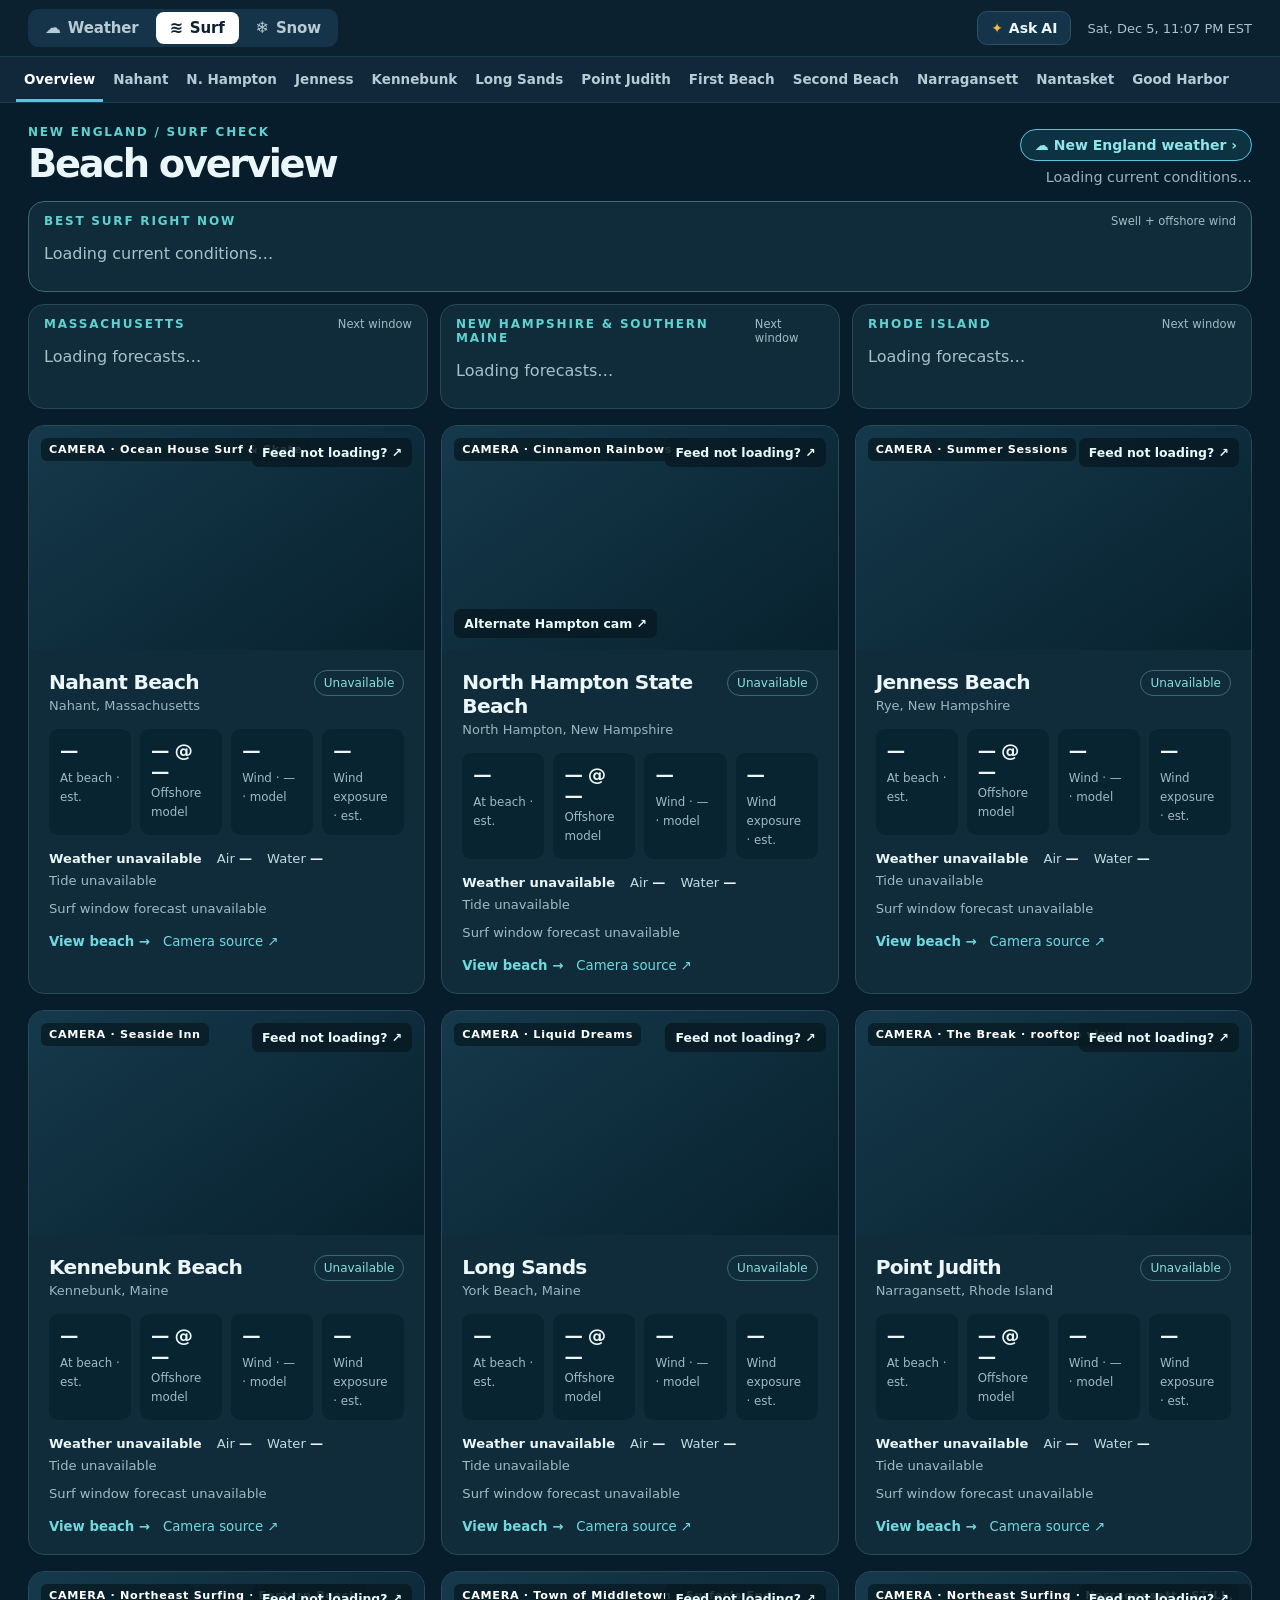
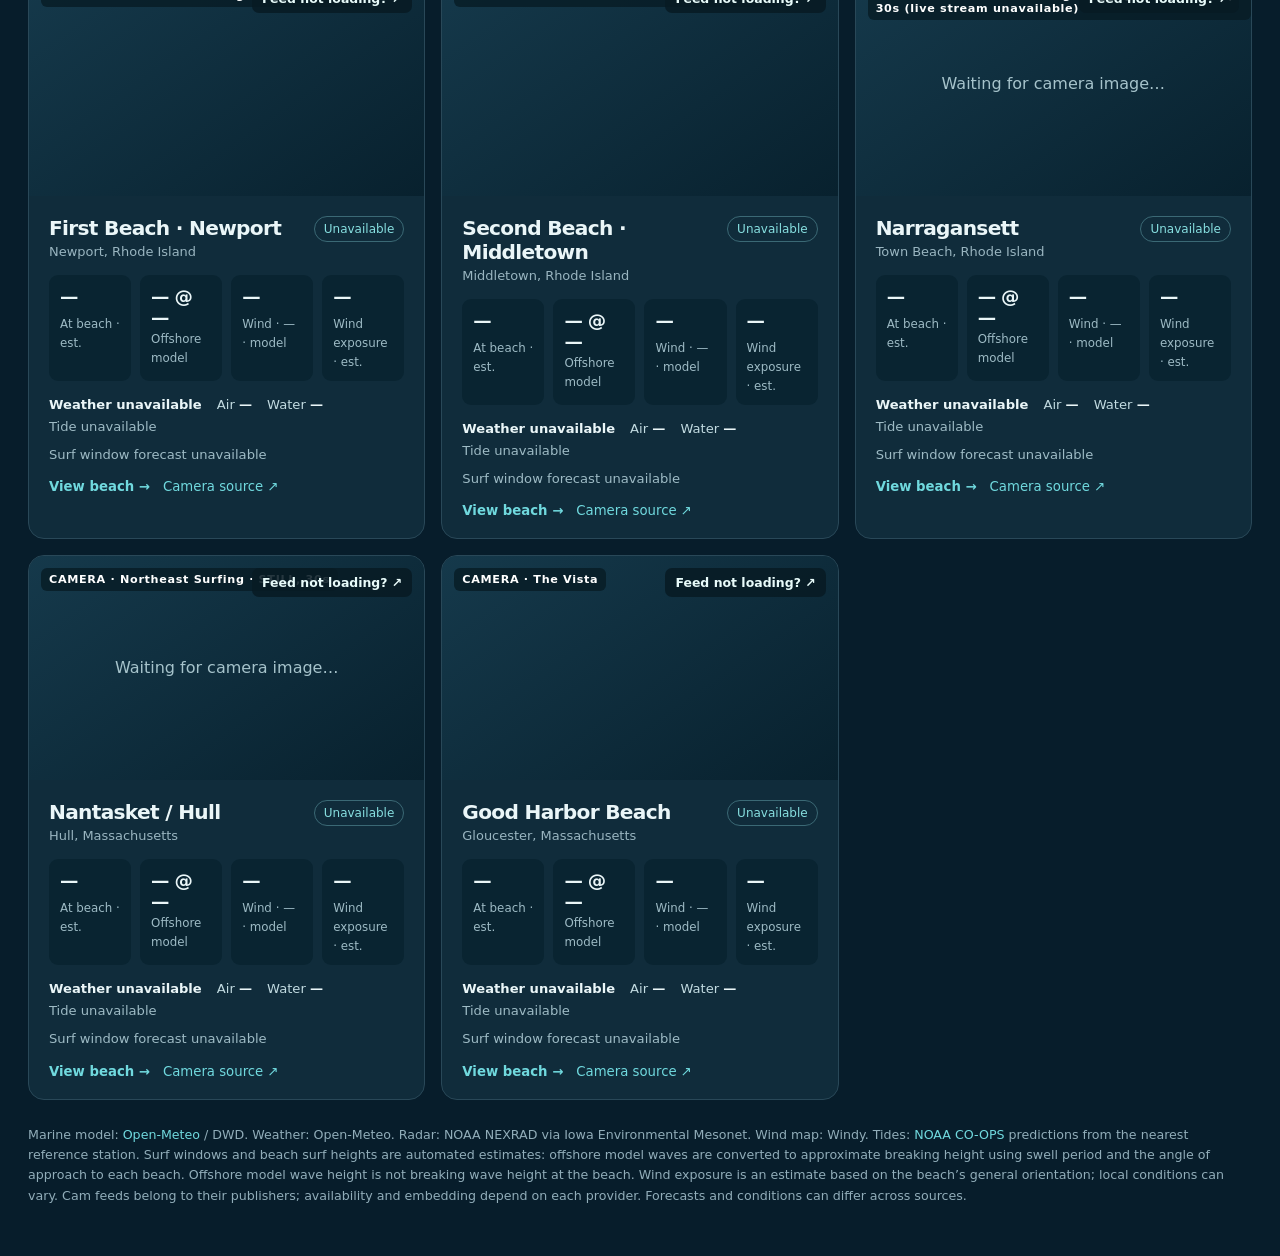
==== index.html @ c2f5adbc "Remove Add/Change camera links" ====
<!doctype html>
<html lang="en"><head><meta charset="utf-8"><meta name="viewport" content="width=device-width, initial-scale=1"><meta name="theme-color" content="#0b2130"><link rel="stylesheet" href="suite.css?v=7"><link rel="manifest" href="manifest.webmanifest"><link rel="apple-touch-icon" href="icons/apple-touch-icon.png"><link rel="icon" href="icons/icon-192.png"><meta name="mobile-web-app-capable" content="yes"><meta name="apple-mobile-web-app-capable" content="yes"><meta name="apple-mobile-web-app-title" content="Surf"><title>Surf Window — New England surf dashboard</title><meta name="description" content="Beach cameras, marine conditions, and surf forecasts in one New England dashboard."><link rel="icon" type="image/svg+xml" href="data:image/svg+xml,%3Csvg xmlns='http://www.w3.org/2000/svg' viewBox='0 0 64 64'%3E%3Crect width='64' height='64' rx='14' fill='%23071d2b'/%3E%3Cpath d='M7 38c9-13 16 13 26 0s16-13 24 0M7 49c9-13 16 13 26 0s16-13 24 0' fill='none' stroke='%234bd5d2' stroke-width='6' stroke-linecap='round'/%3E%3C/svg%3E"><style>
:root{font-family:Inter,ui-sans-serif,system-ui,-apple-system,BlinkMacSystemFont,"Segoe UI",sans-serif;color:#eaf6f8;background:#071d2b;font-size:16px}*{box-sizing:border-box}body{margin:0}button,input{font:inherit}button{cursor:pointer}a{color:#70d9de;text-decoration:none}a:hover{text-decoration:underline}.shell{max-width:1510px;margin:auto;padding:22px 28px 50px}.top{display:flex;align-items:center;justify-content:space-between;gap:18px;margin-bottom:24px}.brand{display:flex;align-items:center;gap:12px;font-weight:800;font-size:1.35rem;letter-spacing:-.04em}.mark{width:38px;height:38px;border-radius:11px;background:#46c9c5;color:#09212b;display:grid;place-items:center;font-size:1.6rem}.meta{color:#9eb6c1;font-size:.86rem;text-align:right}.eyebrow{color:#5ed2d0;text-transform:uppercase;letter-spacing:.15em;font-size:.75rem;font-weight:800}.heading{display:flex;justify-content:space-between;align-items:end;gap:12px;margin-bottom:16px}h1{font-size:clamp(1.8rem,3vw,2.7rem);margin:4px 0 0;letter-spacing:-.06em;line-height:1.1}.sub{color:#9bb4c0;font-size:.9rem}.tabs{display:flex;flex-wrap:wrap;gap:8px;overflow:visible;padding-bottom:0;margin:19px 0 23px}.tab{border:1px solid #294857;background:#102d3b;color:#c7dbe2;border-radius:10px;padding:10px 17px;white-space:nowrap;font-weight:650}.tab.active{background:#d4f4ee;color:#082832;border-color:#d4f4ee}.tab.dashboard-link{display:inline-flex;align-items:center;text-decoration:none;border-color:#397681;color:#80e0e0}.tab.dashboard-link:hover,.tab.dashboard-link:focus-visible{background:#174455;color:#fff;text-decoration:none}.grid{display:grid;grid-template-columns:repeat(3,minmax(0,1fr));gap:16px}.panel{background:#102c3b;border:1px solid #294858;border-radius:16px;overflow:hidden}.panelpad{padding:20px}.panelhead{display:flex;align-items:start;justify-content:space-between;gap:12px}.panel h2{margin:0;font-size:1.26rem;letter-spacing:-.035em}.beach-link{color:inherit}.beach-link:hover,.beach-link:focus-visible{color:#70d9de;text-decoration:underline}.place{font-size:.81rem;color:#99b5c0;margin-top:4px}.tag{border:1px solid #3b6975;color:#87dfe0;font-size:.75rem;border-radius:999px;padding:5px 9px;white-space:nowrap}.cam{height:224px;background:linear-gradient(145deg,#15394b,#08212e);display:flex;align-items:center;justify-content:center;position:relative}.cam iframe{width:100%;height:100%;border:0}.cam video{width:100%;height:100%;object-fit:cover;background:#000;display:block}.cam img.snap{position:absolute;inset:0;width:100%;height:100%;object-fit:cover;background:#000}.cam.pagecrop{overflow:hidden}.cam.pagecrop iframe{position:absolute;width:1360px;height:1800px;max-width:none;top:calc(-835px * var(--crop-scale, .4));left:50%;transform:translateX(-50%) scale(var(--crop-scale, .4));transform-origin:center top}.camempty{text-align:center;color:#a6c3cb;padding:20px;max-width:320px;line-height:1.5}.camicon{font-size:2rem;color:#66cdcb;display:block;margin-bottom:6px}.cam-label{position:absolute;left:12px;top:12px;background:#071b24c9;color:white;border-radius:6px;padding:5px 8px;font-size:.7rem;font-weight:750;letter-spacing:.06em}.cam-alt{position:absolute;left:12px;bottom:12px;background:#071b24df;color:#e8fbfa;border-radius:7px;padding:7px 10px;font-size:.78rem;font-weight:700}.cam-source{position:absolute;right:12px;top:12px;background:#071b24df;color:#e8fbfa;border-radius:7px;padding:7px 10px;font-size:.78rem;font-weight:700}.stats{display:grid;grid-template-columns:repeat(4,minmax(0,1fr));gap:9px;margin:16px 0}.weatherline{display:flex;flex-wrap:wrap;gap:7px 15px;color:#c2dbe1;font-size:.82rem;margin:0 0 15px}.weatherline strong{color:#eaf6f8}.weatherline .muted{color:#9ebbc5}.stat{background:#092431;border-radius:9px;padding:11px}.stat b{display:block;font-size:1.15rem;letter-spacing:-.04em;min-height:27px}.stat span{font-size:.74rem;color:#9ebbc5}.actions{display:flex;gap:13px;flex-wrap:wrap;align-items:center;font-size:.83rem}.actions button,.textbutton{padding:0;border:0;background:transparent;color:#70d9de;font-weight:650}.actions button:hover{text-decoration:underline}.detail{display:grid;grid-template-columns:minmax(0,1.5fr) minmax(320px,1fr);gap:17px}.hero-cam{height:min(54vw,490px);min-height:280px}.detail-extras{display:grid;grid-template-columns:repeat(2,minmax(0,1fr));gap:17px;margin-top:17px}.mapframe,.location-map{width:100%;height:310px;border:0;border-radius:8px;background:#e6eff2}.location-map{overflow:hidden;position:relative}.location-map img{position:absolute;width:256px;height:256px;max-width:none}.map-pin{position:absolute;left:50%;top:50%;transform:translate(-50%,-100%);font-size:2rem;color:#e13d3d;text-shadow:0 2px 4px #0008;line-height:1}.map-credit{position:absolute;right:4px;bottom:3px;background:#ffffffe0;color:#17323a;font-size:.65rem;padding:2px 4px;border-radius:3px}.map-credit a{color:#17323a}.stack{display:grid;gap:17px}.sectiontitle{font-weight:750;font-size:1rem;margin-bottom:13px}.readings{display:grid;grid-template-columns:repeat(2,1fr);gap:12px}.reading{border-top:1px solid #31505d;padding-top:11px}.reading small{display:block;color:#a6bdc7;font-size:.78rem;margin-bottom:5px}.reading strong{font-size:1.25rem}.forecast{width:100%;height:305px;border:0;background:white;border-radius:8px}.note{color:#a7bfca;font-size:.78rem;line-height:1.5;margin:12px 0 0}.source-row{display:flex;flex-wrap:wrap;gap:10px;margin-top:15px}.source-row a{border:1px solid #376071;padding:9px 11px;border-radius:8px;font-size:.84rem}.empty{color:#a9c0c9}.windowline{font-size:.82rem;color:#c2dbe1;margin:-4px 0 15px;line-height:1.5}.windowline .muted,.muted{color:#9ebbc5}.rating{font-weight:800;margin-left:6px;white-space:nowrap}.rating .dots,.hr .dots{letter-spacing:1px;margin-right:4px}.r-good{color:#7fe3c4}.r-fair{color:#f2d27a}.r-poor{color:#9ebbc5}.windows{display:grid;gap:10px}.win{display:grid;grid-template-columns:minmax(170px,230px) 1fr;gap:12px;border-top:1px solid #31505d;padding-top:10px;font-size:.88rem;color:#c2dbe1}.win b{display:block;color:#eaf6f8;margin-bottom:3px}.win .rating{margin-left:0}.hourstrip{display:flex;gap:6px;overflow-x:auto;padding:12px 0 6px;align-items:stretch}.hr{flex:0 0 70px;background:#092431;border-radius:8px;padding:7px 6px;text-align:center;font-size:.72rem;line-height:1.45}.hr strong{display:block;color:#eaf6f8;font-size:.78rem}.hr.r-good{background:#0d3a36}.hr.r-fair{background:#2a2f1f}.hrday{flex:0 0 auto;writing-mode:vertical-rl;transform:rotate(180deg);font-size:.72rem;font-weight:800;color:#5ed2d0;letter-spacing:.1em;text-transform:uppercase;padding:0 2px}.tidelist{font-size:.95rem!important;line-height:1.5;display:block}.windows-panel{margin-top:17px}.radar{position:relative;height:310px;border-radius:8px;overflow:hidden;background:#e6eff2}.radar-map{position:absolute;inset:0}.radar-bar{position:absolute;left:8px;bottom:8px;z-index:500;display:flex;align-items:center;gap:8px;background:#071b24df;border-radius:7px;padding:5px 9px;font-size:.78rem;font-weight:700;color:#e8fbfa}.radar-play{border:0;background:transparent;color:#70d9de;font-size:.8rem;padding:0 2px}.radar .leaflet-control-attribution{font-size:.6rem}.regions{display:grid;grid-template-columns:repeat(3,minmax(0,1fr));gap:12px;margin-bottom:16px}.region{padding:12px 15px}.region.best{margin-bottom:12px;border-color:#3b6975}.panel.surf-on{border:2px solid #f5b942;box-shadow:0 0 0 3px #f5b94226,0 0 20px #f5b94233}.region.best.surf-on{background:#2a2a1c}.region.best.surf-on .eyebrow{color:#f5b942}.surfon-badge{display:none;margin-top:6px;font-size:.72rem;font-weight:800;letter-spacing:.04em;text-transform:uppercase;color:#1d1603;background:#f5b942;border-radius:999px;padding:3px 9px;width:max-content}.panel.surf-on .surfon-badge{display:block}.regionhead{display:flex;justify-content:space-between;align-items:baseline;gap:8px;margin-bottom:6px;font-size:.72rem}.watch{display:flex;flex-wrap:wrap;align-items:baseline;gap:2px 10px;margin-bottom:2px}.watch b{font-size:.98rem;color:#eaf6f8}.watch .rating{margin-left:0;font-size:.8rem}.outlook{color:#c2dbe1;font-size:.86rem;line-height:1.4;margin:0}.outlook strong{color:#eaf6f8}.region .source-row{margin-top:7px;gap:4px 14px}.region .source-row a{padding:0;border:0;border-radius:0;font-size:.78rem}.error{color:#f4b4a5}.footer{color:#91adb9;font-size:.79rem;margin-top:25px;line-height:1.6}.modal-backdrop{position:fixed;inset:0;background:#00121ac9;display:none;align-items:center;justify-content:center;padding:18px;z-index:20}.modal-backdrop.show{display:flex}.modal{width:min(100%,540px);background:#153443;border:1px solid #456470;border-radius:16px;padding:25px;box-shadow:0 20px 80px #0007}.modal h2{margin:0 0 10px}.modal p{color:#c0d2d8;line-height:1.5;font-size:.9rem}.modal label{display:block;margin:20px 0 8px;font-weight:700}.modal input{width:100%;border:1px solid #65808b;border-radius:9px;background:#0a2330;color:white;padding:12px}.modal-buttons{display:flex;justify-content:flex-end;gap:10px;margin-top:22px}.modal-buttons button{border:1px solid #4d717d;border-radius:8px;background:#173d4b;color:white;padding:10px 15px}.modal-buttons .primary{background:#c9f1e9;color:#082832;border-color:#c9f1e9;font-weight:750}@media(max-width:1000px){.regions{grid-template-columns:1fr}.grid{grid-template-columns:repeat(2,1fr)}.detail{grid-template-columns:1fr}.detail-extras{grid-template-columns:1fr}.hero-cam{height:440px}}@media(max-width:650px){.win{grid-template-columns:1fr;gap:4px}.shell{padding:20px 14px 40px}.grid{grid-template-columns:1fr}.top{align-items:start}.meta{max-width:150px;font-size:.75rem}.heading{align-items:start;flex-direction:column}.detail .stats{grid-template-columns:repeat(2,1fr)}.hero-cam{height:56vw;min-height:240px}.cam{height:210px}.panelpad{padding:16px}}
:root{--suite-max:1510px;--suite-pad:28px}@media(max-width:650px){:root{--suite-pad:14px}}.heading-side{display:flex;flex-direction:column;align-items:flex-end;gap:8px}.heading .xlink{color:#8fe6ea;background:#0d3242}@media(max-width:650px){.heading-side{align-items:flex-start}}.buoys-line{display:flex;flex-wrap:wrap;gap:4px 16px;margin-top:9px;padding-top:8px;border-top:1px solid #2a4a59;font-size:.8rem;color:#c2dbe1}.buoys-line b{color:#eaf6f8;margin-right:3px}</style></head><body><header class="suite"><div class="suite-inner"><nav class="suite-apps" aria-label="Dashboards" data-app="surf"></nav><div class="suite-meta"><span id="clock">New England · Eastern time</span></div></div></header><script src="suite.js?v=7"></script><div class="suite-nav"><nav class="suite-nav-inner" aria-label="Beach views" id="tabs"></nav></div><main class="shell"><div class="heading"><div><div class="eyebrow">New England / surf check</div><h1 id="title">Beach overview</h1></div><div class="heading-side"><div id="xlink"></div><div class="sub" id="updated">Loading forecasts…</div></div></div><div id="content" aria-live="polite"></div><footer class="footer">Marine model: <a href="https://open-meteo.com/en/docs/marine-weather-api" target="_blank" rel="noopener noreferrer">Open-Meteo</a> / DWD. Weather: Open-Meteo. Radar: NOAA NEXRAD via Iowa Environmental Mesonet. Wind map: Windy. Tides: <a href="https://tidesandcurrents.noaa.gov/" target="_blank" rel="noopener noreferrer">NOAA CO-OPS</a> predictions from the nearest reference station. Surf windows and beach surf heights are automated estimates: offshore model waves are converted to approximate breaking height using swell period and the angle of approach to each beach. Offshore model wave height is not breaking wave height at the beach. Wind exposure is an estimate based on the beach’s general orientation; local conditions can vary. Cam feeds belong to their publishers; availability and embedding depend on each provider. Forecasts and conditions can differ across sources.</footer></main><div class="modal-backdrop" id="modal" role="presentation"><form class="modal" id="camForm" role="dialog" aria-modal="true" aria-labelledby="modalTitle"><h2 id="modalTitle">Add a beach cam</h2><p>Paste a public YouTube video or live stream URL, or an official embeddable iframe URL. It will display in this browser. Other camera page links stay available under each beach.</p><label for="camUrl">Camera or embed URL</label><input id="camUrl" type="url" placeholder="https://www.youtube.com/watch?v=…" autocomplete="off"><p id="camMessage" class="error" aria-live="polite"></p><div class="modal-buttons"><button type="button" id="removeCam">Remove cam</button><button type="button" id="cancelCam">Cancel</button><button class="primary" type="submit">Save cam</button></div></form></div><script>
const beaches=[
 {id:'nahant',shore:75,name:'Nahant Beach',location:'Nahant, Massachusetts',lat:42.42,lon:-70.93,marineLat:42.41,marineLon:-70.87,forecast:'Nahant-Beach',captain:'https://surfcaptain.com/forecast/nahant-massachusetts',surfline:'https://www.surfline.com/surf-report/nahant-beach/5a1ef708aa1aea001b27be37',cams:[{name:'Ocean House Surf & Skate',url:'https://www.youtube.com/watch?v=KziwCV7db9s',embed:'https://www.youtube-nocookie.com/embed/KziwCV7db9s'}]},
 {id:'hampton',shore:110,name:'North Hampton State Beach',location:'North Hampton, New Hampshire',lat:42.954,lon:-70.784,marineLat:42.95,marineLon:-70.72,forecast:'Hampton-Beach',captain:'https://surfcaptain.com/forecast/hampton-new-hampshire',surfline:'https://www.surfline.com/surf-reports-forecasts-cams/united-states/new-hampshire/rockingham-county/town-of-north-hampton/north-hampton/5090383',cams:[{name:'Cinnamon Rainbows',url:'https://www.cinnamonrainbows.com/surf-cam-report',embed:'https://v.angelcam.com/iframe?autoplay=1&v=n8r93debr0'},{name:'Hampton Beach · Seashell cam',url:'https://hamptonbeach.org/beach-cam/'}]},
 {id:'rye',shore:110,name:'Jenness Beach',location:'Rye, New Hampshire',lat:43.00,lon:-70.75,marineLat:42.99,marineLon:-70.69,forecast:'Jenness-Beach',captain:'https://surfcaptain.com/forecast/rye-new-hampshire',surfline:'https://www.surfline.com/surf-report/jenness-beach/60492e85f79634ecb8e7b0fa',cams:[{name:'Summer Sessions',url:'https://www.newhampshiresurf.com/surfcam',embed:'https://console.rhombus.com/share/live/fiQEQHiGRiKytCNt4Zn3ag?realtime=true'},{name:'Summer Sessions · page view',url:'https://www.newhampshiresurf.com/surfcam',pageCrop:'https://www.newhampshiresurf.com/surfcam'}]},
 {id:'kennebunk',shore:145,name:'Kennebunk Beach',location:'Kennebunk, Maine',lat:43.34,lon:-70.48,marineLat:43.33,marineLon:-70.42,forecast:'Kennebunk-Beach',captain:'https://surfcaptain.com/forecast/york-county-south-maine',surfline:'https://www.surfline.com/surf-reports-forecasts-cams/united-states/maine/york-county/4983621',cams:[{name:'Seaside Inn',url:'https://www.youtube.com/watch?v=MnBqd6bB4Jw',embed:'https://www.youtube-nocookie.com/embed/MnBqd6bB4Jw'}]},
 {id:'longsands',shore:135,name:'Long Sands',location:'York Beach, Maine',lat:43.16,lon:-70.62,marineLat:43.15,marineLon:-70.55,forecast:'Long-Sands',captain:'https://surfcaptain.com/forecast/york-county-maine',surfline:'https://www.surfline.com/surf-report/long-sands-beach/5842041f4e65fad6a77089e3',cams:[{name:'Liquid Dreams',url:'https://liquiddreamssurf.com/long-sands-surf-cam-report',embed:'https://embed.cdn-surfline.com/cams/58349bf83421b20545c4b552/9dc9d328cfb3ab68ceb5385642adaa6cb6d58c77'}]},
 {id:'pointjudith',shore:155,name:'Point Judith',location:'Narragansett, Rhode Island',lat:41.36,lon:-71.48,marineLat:41.34,marineLon:-71.43,forecast:'Point-Judithlighthouse',captain:'https://surfcaptain.com/forecast/point-judith-rhode-island',surfline:'https://www.surfline.com/surf-report/point-judith/5842041f4e65fad6a77089cb',cams:[{name:'The Break · rooftop view',url:'https://www.thebreakhotel.com/',embed:'https://embed.cdn-surfline.com/cams/5a0d9cf3c9996e001ed93cb2/d537c27dc8b939b5aa647dd2a9e66cc0828c3592'}]},
 {id:'firstbeach',shore:105,name:'First Beach · Newport',location:'Newport, Rhode Island',lat:41.49,lon:-71.29,marineLat:41.48,marineLon:-71.24,forecast:'Eastons-Beach',captain:'https://surfcaptain.com/forecast/first-beach-rhode-island',surfline:'https://www.surfline.com/surf-report/first-beach/5842041f4e65fad6a77089d0',cams:[{name:'Northeast Surfing · Eastern Beach',url:'https://northeastsurfing.com/newportcam/',embed:'https://g1.ipcamlive.com/player/player.php?alias=5b9bd76546cbb'}]},
 {id:'secondbeach',shore:155,name:'Second Beach · Middletown',location:'Middletown, Rhode Island',lat:41.49,lon:-71.25,marineLat:41.48,marineLon:-71.20,forecast:'Second-Beach-1',captain:'https://surfcaptain.com/forecast/second-beach-rhode-island',surfline:'https://www.surfline.com/surf-report/second-beach/5842041f4e65fad6a77089d4',cams:[{name:'Town of Middletown · Surfer’s End',url:'https://www.middletownri.gov/856/Second-Beach-Surfers-End-Cam',embed:'https://embed.cdn-surfline.com/cams/63ee5e7c416b026e0879b1df/809a4f5086ff2eba01f3089e886c89b35b5c6515'}]},
 {id:'narragansett',shore:135,name:'Narragansett',location:'Town Beach, Rhode Island',lat:41.44,lon:-71.45,marineLat:41.42,marineLon:-71.40,forecast:'Narragansett-Town-Beach',captain:'https://surfcaptain.com/forecast/narragansett-rhode-island',surfline:'https://www.surfline.com/surf-report/narragansett/5842041f4e65fad6a770884e',cams:[{name:'Warm Winds · Town Beach',url:'https://www.warmwinds.com/surf-cam',hls:'https://5c864aa99ee04.streamlock.net/surfcam/live.stream/playlist.m3u8'},{name:'Northeast Surfing · Narragansett',url:'https://northeastsurfing.com/narragansett-cam/',snapshot:'https://g1.ipcamlive.com/player/snapshot.php?alias=5bb3a358d751e'}]},
 {id:'nantasket',shore:90,name:'Nantasket / Hull',location:'Hull, Massachusetts',lat:42.31,lon:-70.88,marineLat:42.30,marineLon:-70.82,forecast:'Nantasket-Beach',captain:'https://surfcaptain.com/forecast/nantasket-massachusetts',surfline:'https://www.surfline.com/surf-report/nantasket-beach/5842041f4e65fad6a77089d1',cams:[{name:'Northeast Surfing',url:'https://northeastsurfing.com/hullcam/',snapshot:'https://g1.ipcamlive.com/player/snapshot.php?alias=5b9bd5133f8d8'}]},
 {id:'goodharbor',shore:135,name:'Good Harbor Beach',location:'Gloucester, Massachusetts',lat:42.58,lon:-70.67,marineLat:42.57,marineLon:-70.60,forecast:'Good-Harbor-Beach',captain:'https://surfcaptain.com/forecast/gloucester-massachusetts',surfline:'https://www.surfline.com/surf-report/good-harbor-beach/5a1f05fa0f87fe001a0c70da',cams:[{name:'The Vista',url:'https://vistamotel.com/the-vista-surfcam/',embed:'https://embed.cdn-surfline.com/cams/62aca0767b56d9863ffab49a/3e67211bd02e4137c8eccb24a002d671de3833b9'}]}
];
let selected=location.hash.slice(1)||'overview', camEditing=null; const selectedCam={}; const data={}; const $=id=>document.getElementById(id); const safe=(s)=>String(s).replace(/[&<>"']/g,c=>({'&':'&amp;','<':'&lt;','>':'&gt;','"':'&quot;',"'":'&#39;'}[c]));
function camURL(b){try{return localStorage.getItem('surf-window-cam-'+b.id)||''}catch{return ''}}
function parsedCam(raw){try{let u=new URL(raw);if(u.protocol!=='https:')return null;if(['youtube.com','www.youtube.com','m.youtube.com','youtu.be'].includes(u.hostname)){let id=u.hostname==='youtu.be'?u.pathname.slice(1):u.searchParams.get('v')||u.pathname.match(/^\/(?:live|embed)\/([\w-]+)/)?.[1];return /^[\w-]{11}$/.test(id||'')?'https://www.youtube-nocookie.com/embed/'+id:null} if(['www.surf-forecast.com','surf-forecast.com'].includes(u.hostname)&&/^\/breaks\/[\w-]+\/forecasts\/widget\/[ab]$/.test(u.pathname))return u.href;return null}catch{return null}}
const fmt=(v,unit='')=>Number.isFinite(v)?`${unit===' ft'?Math.round(v*10)/10:Math.round(v)}${unit}`:'—'; const dir=(n)=>Number.isFinite(n)?['N','NE','E','SE','S','SW','W','NW'][Math.round(n/45)%8]:'—';
function windExposure(b,from,speed){if(!Number.isFinite(from)||!Number.isFinite(speed))return '—';if(speed<2)return 'Calm';let difference=Math.abs(((from-b.shore+540)%360)-180);return difference<=60?'Onshore':difference>=120?'Offshore':'Cross-shore'}
function skies(code){if(!Number.isFinite(code))return 'Weather unavailable';if(code===0)return 'Clear';if(code===1)return 'Mostly clear';if(code===2)return 'Partly cloudy';if(code===3)return 'Overcast';if(code===45||code===48)return 'Foggy';if([51,53,55,56,57].includes(code))return 'Drizzle';if([61,63,65,66,67,80,81,82].includes(code))return 'Rain';if([71,73,75,77,85,86].includes(code))return 'Snow';if([95,96,99].includes(code))return 'Thunderstorms';return 'Weather unavailable'}
function currentCam(b){let custom=parsedCam(camURL(b));if(custom)return {name:'My camera',embed:custom,url:camURL(b)};return b.cams[selectedCam[b.id]||0]||b.cams[0]}
function camera(b,hero=false){if(currentCam(b)?.hls||currentCam(b)?.snapshot)return streamCam(b,currentCam(b),hero);let c=currentCam(b),u=c?.embed||c?.pageCrop,yt=u?.startsWith('https://www.youtube-nocookie.com/embed/');if(yt)u+=`${u.includes('?')?'&':'?'}autoplay=1&mute=1&playsinline=1`;return `<div class="cam ${hero?'hero-cam':''} ${c?.pageCrop?'pagecrop':''}">${u?`<iframe title="${safe(b.name)} · ${safe(c.name)} camera" src="${safe(u)}" allow="autoplay; encrypted-media; picture-in-picture" allowfullscreen loading="eager" referrerpolicy="strict-origin-when-cross-origin"></iframe>`:`<div class="camempty"><span class="camicon">◉</span><strong>${safe(c?.name||'Camera')}</strong><br>This publisher's feed opens on its own site.<br><a href="${safe(c?.url||b.surfline)}" target="_blank" rel="noopener noreferrer">Open live cam ↗</a></div>`}<span class="cam-label">${u?'CAMERA · '+safe(c.name):'CAMERA LINK'}</span>${b.id==='hampton'&&u?`<a class="cam-alt" href="https://hamptonbeach.org/beach-cam/" target="_blank" rel="noopener noreferrer">Alternate Hampton cam ↗</a>`:''}${u?`<a class="cam-source" href="${safe(c.url)}" target="_blank" rel="noopener noreferrer">Feed not loading? ↗</a>`:''}</div>`}
// ---------- Direct stream cams (no iframe): HLS video and auto-refreshing snapshots ----------
// Used where the publisher's player page blocks embedding but the stream or still image itself is public.
const SNAPSHOT_SECONDS=30;let hlsPlayers=[],hlsLoader=null;
function snapURL(u){return u+(u.includes('?')?'&':'?')+'t='+Date.now()}
function streamCam(b,c,hero){
 const alt=b.cams.find(x=>x.snapshot&&x!==c);
 const media=c.hls?`<video data-hls="${safe(c.hls)}"${alt?` data-fallback="${safe(alt.snapshot)}" data-fallback-name="${safe(alt.name)}"`:''} muted autoplay playsinline controls aria-label="${safe(b.name)} · ${safe(c.name)} live video"></video>`
  :`<div class="camempty">Waiting for camera image…</div><img class="snap" data-snapshot="${safe(c.snapshot)}" src="${safe(snapURL(c.snapshot))}" alt="${safe(b.name)} · ${safe(c.name)} camera still" referrerpolicy="no-referrer" style="visibility:hidden" onload="this.style.visibility='visible'" onerror="this.style.visibility='hidden'">`;
 return `<div class="cam ${hero?'hero-cam':''}">${media}<span class="cam-label">CAMERA · ${safe(c.name)}${c.snapshot?` · STILL, ${SNAPSHOT_SECONDS}s`:' · LIVE'}</span><a class="cam-source" href="${safe(c.url)}" target="_blank" rel="noopener noreferrer">Feed not loading? ↗</a></div>`
}
function streamFail(v){if(!v.isConnected)return;const fb=v.dataset.fallback,cam=v.closest('.cam');
 if(fb){const img=document.createElement('img');img.referrerPolicy='no-referrer';img.className='snap';img.dataset.snapshot=fb;img.alt='Camera still';img.style.visibility='hidden';img.onload=()=>img.style.visibility='visible';img.onerror=()=>img.style.visibility='hidden';img.src=snapURL(fb);
  const msg=document.createElement('div');msg.className='camempty';msg.textContent='Waiting for camera image…';v.replaceWith(msg,img);
  const l=cam?.querySelector('.cam-label');if(l)l.textContent=`CAMERA · ${v.dataset.fallbackName} · STILL, ${SNAPSHOT_SECONDS}s (live stream unavailable)`;return}
 const d=document.createElement('div');d.className='camempty';d.innerHTML='<span class="camicon">◉</span>Live stream unavailable right now.';v.replaceWith(d)}
function loadHls(){return hlsLoader||(hlsLoader=new Promise((ok,no)=>{const s=document.createElement('script');s.src='https://cdn.jsdelivr.net/npm/hls.js@1.7.3/dist/hls.min.js';s.onload=ok;s.onerror=no;document.head.appendChild(s)}))}
function initStreams(){
 hlsPlayers.forEach(h=>{try{h.destroy()}catch{}});hlsPlayers=[];
 document.querySelectorAll('video[data-hls]').forEach(v=>{
  const src=v.dataset.hls;v.addEventListener('error',()=>streamFail(v));
  if(v.canPlayType('application/vnd.apple.mpegurl')){v.src=src;v.play().catch(()=>{});return}
  loadHls().then(()=>{if(!v.isConnected)return;if(!window.Hls||!Hls.isSupported())return streamFail(v);
   const h=new Hls({liveSyncDurationCount:3,enableWorker:true});hlsPlayers.push(h);h.loadSource(src);h.attachMedia(v);
   h.on(Hls.Events.MANIFEST_PARSED,()=>v.play().catch(()=>{}));
   h.on(Hls.Events.ERROR,(e,d)=>{if(d.fatal){try{h.destroy()}catch{};streamFail(v)}})}).catch(()=>streamFail(v))})
}
setInterval(()=>document.querySelectorAll('img[data-snapshot]').forEach(img=>img.src=snapURL(img.dataset.snapshot)),SNAPSHOT_SECONDS*1000);
// ---------- NEXRAD radar loop (Leaflet + Iowa Environmental Mesonet tiles; free, no key) ----------
const RADAR_FRAMES=[50,45,40,35,30,25,20,15,10,5,0],RADAR_MS=600,RADAR_HOLD=4;let radarMaps=[],leafletLoader=null;
function loadLeaflet(){return leafletLoader||(leafletLoader=new Promise((ok,no)=>{const c=document.createElement('link');c.rel='stylesheet';c.href='https://cdn.jsdelivr.net/npm/leaflet@1.9.4/dist/leaflet.css';document.head.appendChild(c);const j=document.createElement('script');j.src='https://cdn.jsdelivr.net/npm/leaflet@1.9.4/dist/leaflet.js';j.onload=ok;j.onerror=no;document.head.appendChild(j)}))}
function radarURL(m,stamp){return `https://mesonet.agron.iastate.edu/cache/tile.py/1.0.0/nexrad-n0q-900913${m?`-m${String(m).padStart(2,'0')}m`:''}/{z}/{x}/{y}.png?_=${stamp}`}
function initRadar(){
 radarMaps.forEach(r=>{clearInterval(r.timer);clearInterval(r.refresh);try{r.map.remove()}catch{}});radarMaps=[];
 const els=[...document.querySelectorAll('[data-radar]')];if(!els.length)return;
 loadLeaflet().then(()=>els.forEach(el=>{if(!el.isConnected||!window.L)return;
  const lat=+el.dataset.lat,lon=+el.dataset.lon,box=el.querySelector('.radar-map'),label=el.querySelector('.radar-time'),btn=el.querySelector('.radar-play');
  const map=L.map(box,{zoomControl:true,attributionControl:true,scrollWheelZoom:false}).setView([lat,lon],8);
  L.tileLayer('https://tile.openstreetmap.org/{z}/{x}/{y}.png',{maxZoom:12,className:'radar-base',attribution:'© <a href="https://www.openstreetmap.org/copyright" target="_blank" rel="noopener noreferrer">OpenStreetMap</a>'}).addTo(map);
  let stamp=Math.floor(Date.now()/300000);
  const layers=RADAR_FRAMES.map(m=>L.tileLayer(radarURL(m,stamp),{opacity:0,maxZoom:12,attribution:m?'':'NEXRAD: IEM'}).addTo(map));
  L.circleMarker([lat,lon],{radius:6,color:'#fff',weight:2,fillColor:'#46c9c5',fillOpacity:1}).addTo(map);
  const r={map,layers,i:RADAR_FRAMES.length-1,hold:0,playing:true};
  const show=()=>{layers.forEach((l,k)=>l.setOpacity(k===r.i?.75:0));const m=RADAR_FRAMES[r.i];label.textContent=m?`${m} min ago`:'Latest scan'};
  show();
  r.timer=setInterval(()=>{if(!r.playing)return;if(r.i===RADAR_FRAMES.length-1&&r.hold<RADAR_HOLD){r.hold++;return}r.hold=0;r.i=(r.i+1)%RADAR_FRAMES.length;show()},RADAR_MS);
  btn.onclick=()=>{r.playing=!r.playing;btn.textContent=r.playing?'❚❚':'▶';btn.setAttribute('aria-label',r.playing?'Pause radar loop':'Play radar loop');if(!r.playing){r.i=RADAR_FRAMES.length-1;show()}};
  r.refresh=setInterval(()=>{stamp=Math.floor(Date.now()/300000);layers.forEach((l,k)=>l.setUrl(radarURL(RADAR_FRAMES[k],stamp)))},300000);
  radarMaps.push(r)})).catch(()=>els.forEach(el=>{const t=el.querySelector('.radar-time');if(t)t.textContent='Radar unavailable right now.'}))
}
function camChoices(b){const cur=camURL(b)?-1:(selectedCam[b.id]||0),inPage=c=>c.embed||c.pageCrop||c.hls||c.snapshot,live=b.cams.map((c,i)=>[c,i]).filter(([c])=>inPage(c)),ext=b.cams.map((c,i)=>[c,i]).filter(([c])=>!inPage(c));
 const sw=live.length>1?live.map(([c,i])=>i===cur?`<button class="tab active" aria-current="true" disabled>▶ ${safe(c.name)} · showing</button>`:`<button class="tab" data-selectcam="${b.id}:${i}">Switch to ${safe(c.name)}</button>`).join(''):'';
 const ex=ext.map(([c,i])=>`<button class="tab" data-selectcam="${b.id}:${i}">${safe(c.name)} ↗</button>`).join('');
 return sw||ex?`<div class="source-row">${sw}${ex}</div>`:''}

function stat(v,label){return `<div class="stat"><b>${safe(v)}</b><span>${label}</span></div>`}
function stats(b,full=false){let d=data[b.id]||{};return `<div class="stats">${(()=>{const v=beachNow(b);return stat(surfRange(v),'At beach · est.')})()}${stat(`${fmt(d.wave,' ft')} @ ${fmt(d.period,' s')}`,'Offshore model')}${(()=>{const w=windNow(b);return stat(fmt(w.speed,' mph'),'Wind · '+dir(w.dir)+(w.obs?' · observed':' · model'))+stat(windExposure(b,w.dir,w.speed),'Wind exposure · est.')})()}${full?stat(fmt(d.air,'°F'),'Air temperature'):''}</div>`}
function links(b){return `<div class="source-row"><a href="${b.captain}" target="_blank" rel="noopener noreferrer">Surf Captain ↗</a><a href="https://www.surf-forecast.com/breaks/${b.forecast}/forecasts/latest" target="_blank" rel="noopener noreferrer">Surf-Forecast ↗</a><a href="${b.surfline}" target="_blank" rel="noopener noreferrer">Surfline / cam ↗</a></div>`}
function tagText(b){let d=data[b.id]||{};return d.error?'Unavailable':data[b.id]?'Model live':'Loading'}
function cardLive(b){let d=data[b.id]||{};return `${stats(b)}<div class="weatherline"><span><strong>${safe(skies(d.weatherCode))}</strong></span><span>Air <strong>${fmt(d.air,'°F')}</strong></span><span>Water <strong>${fmt(d.sea,'°F')}</strong></span>${tideShort(b)}</div>${nextWindowLine(b)}`}
function card(b){return `<article class="panel" data-beach-card="${b.id}">${camera(b)}<div class="panelpad"><div class="panelhead"><div><h2><a class="beach-link" href="#${b.id}">${safe(b.name)}</a></h2><span class="surfon-badge">● Good surf now</span><div class="place">${safe(b.location)}</div></div><span class="tag" data-live-tag="${b.id}">${tagText(b)}</span></div><div data-live-card="${b.id}">${cardLive(b)}</div><div class="actions"><button data-open="${b.id}">View beach →</button><a href="${safe(currentCam(b).url)}" target="_blank" rel="noopener noreferrer">Camera source ↗</a></div></div></article>`}
function detailLive(b){let d=data[b.id]||{};return `<div class="readings">${(()=>{const x=buoyFor(b),t=buoyText(x);return t?`<div class="reading"><small>Buoy ${safe(x.id)} · ${safe(x.name)} · measured</small><strong>${t}</strong></div>`:''})()}${(()=>{const w=windNow(b);return w.obs?`<div class="reading"><small>Wind now · observed at ${safe(stationShort(w.station))} (${safe(w.id)})</small><strong>${dir(w.dir)} ${fmt(w.speed,' mph')}${w.gust?`, gusts ${w.gust}`:''}</strong></div>`:''})()}<div class="reading"><small>Surf at the beach · estimated${biasNote(b)}</small><strong>${(()=>{const v=beachNow(b);return v==null?'—':surfRange(v)})()}</strong></div><div class="reading"><small>Wave height · offshore model</small><strong>${fmt(d.wave,' ft')}</strong></div><div class="reading"><small>Swell direction / period</small><strong>${dir(d.swellDir)} · ${fmt(d.period,' s')}</strong></div><div class="reading"><small>Wind direction / speed</small><strong>${dir(d.windDir)} · ${fmt(d.wind,' mph')}</strong></div><div class="reading"><small>Wind response · estimated</small><strong>${windExposure(b,d.windDir,d.wind)}</strong></div><div class="reading"><small>Air temperature</small><strong>${fmt(d.air,'°F')}</strong></div><div class="reading"><small>Water temperature · offshore model</small><strong>${fmt(d.sea,'°F')}</strong></div><div class="reading"><small>Skies / conditions</small><strong>${safe(skies(d.weatherCode))}</strong></div><div class="reading"><small>Wind gust / humidity</small><strong>${fmt(d.gust,' mph')} / ${fmt(d.humidity,'%')}</strong></div>${tideDetail(b)}</div><p class="note">${d.error?'Live model data is temporarily unavailable. Try refreshing later.':'Current model conditions. Water temperature is a nearby offshore sea-surface estimate and may differ at the beach. Updated as new model data arrives.'}</p>`}
function detail(b){return `<div class="detail"><section class="panel">${camera(b,true)}<div class="panelpad"><div class="panelhead"><div><h2>${safe(b.name)} camera</h2><div class="place">${safe(b.location)}</div></div></div>${camChoices(b)}<div class="actions"><a href="${safe(currentCam(b).url)}" target="_blank" rel="noopener noreferrer">Open camera source ↗</a></div></div></section><section class="panel panelpad"><div class="sectiontitle">Conditions near ${safe(b.name)}</div><div data-live-detail="${b.id}">${detailLive(b)}</div></section></div><div class="detail-extras"><section class="panel panelpad"><div class="sectiontitle">Radar · NOAA NEXRAD, last hour</div><div class="radar" data-radar="${b.id}" data-lat="${b.lat}" data-lon="${b.lon}"><div class="radar-map"></div><div class="radar-bar"><button type="button" class="radar-play" aria-label="Pause radar loop">❚❚</button><span class="radar-time">Loading radar…</span></div></div><p class="note">NEXRAD base reflectivity composite via <a href="https://mesonet.agron.iastate.edu/" target="_blank" rel="noopener noreferrer">Iowa Environmental Mesonet</a>, updated every 5 minutes. <a href="https://radar.weather.gov/station/${b.lat>42.8?'KGYX':'KBOX'}/standard" target="_blank" rel="noopener noreferrer">Open NWS ${b.lat>42.8?'Gray, ME':'Boston'} radar ↗</a></p></section><section class="panel panelpad"><div class="sectiontitle">Wind · Windy</div><iframe class="mapframe" title="${safe(b.name)} wind map" src="https://embed.windy.com/embed2.html?lat=${b.lat}&lon=${b.lon}&detailLat=${b.lat}&detailLon=${b.lon}&zoom=8&level=surface&overlay=wind&product=ecmwf&menu=&message=true&marker=true&calendar=now&type=map&location=coordinates&metricWind=mph&metricTemp=%C2%B0F" loading="lazy"></iframe><p class="note">Surface wind forecast provided by Windy; use the timeline to see shifts and sea breezes. <a href="https://www.windy.com/?wind,${b.lat},${b.lon},9" target="_blank" rel="noopener noreferrer">Open larger wind map ↗</a></p></section><section class="panel panelpad"><div class="sectiontitle">48-hour surf forecast · Surf-Forecast</div><iframe class="forecast" title="${safe(b.name)} surf forecast" src="https://www.surf-forecast.com/breaks/${b.forecast}/forecasts/widget/a" loading="lazy"></iframe><p class="note">Forecast widget provided by Surf-Forecast.com. If it does not load, use the source link above.</p></section><section class="panel panelpad"><div class="sectiontitle">Beach location · Google Maps</div><iframe class="mapframe" title="${safe(b.name)} Google location map" src="https://maps.google.com/maps?q=${encodeURIComponent(b.name+", "+b.location)}&z=14&output=embed" loading="lazy" referrerpolicy="strict-origin-when-cross-origin"></iframe><p class="note">Pin marks the beach area. <a href="https://www.google.com/maps/search/?api=1&query=${encodeURIComponent(b.name+", "+b.location)}" target="_blank" rel="noopener noreferrer">Open larger map ↗</a></p></section><section class="panel panelpad"><div class="sectiontitle">Check the surf reports</div><p class="empty">Compare the video with each site's local surf assessment. Some publisher partner pages provide playable camera embeds. Use the source links for additional reports and camera views.</p>${links(b)}</section></div>`}
function sizePageCrops(){document.querySelectorAll('.cam.pagecrop').forEach(el=>{let scale=Math.min(el.clientWidth/1000,el.clientHeight/560,1);el.style.setProperty('--crop-scale',scale.toFixed(3))})}
window.addEventListener('resize',sizePageCrops);
const WX_BASE='https://bg197550.github.io/weather-window/';
const TAB_SHORT={nahant:'Nahant',hampton:'N. Hampton',rye:'Jenness',kennebunk:'Kennebunk',longsands:'Long Sands',pointjudith:'Point Judith',firstbeach:'First Beach',secondbeach:'Second Beach',narragansett:'Narragansett',nantasket:'Nantasket',goodharbor:'Good Harbor'};
const WX_LINK={nahant:['boston','Boston'],goodharbor:['boston','Boston'],nantasket:['boston','Boston'],hampton:['nh-seacoast','NH Seacoast'],rye:['portsmouth-nh','Portsmouth'],longsands:['nh-seacoast','NH Seacoast'],kennebunk:['portland-me','Portland, ME'],pointjudith:['newport-ri','Newport'],firstbeach:['newport-ri','Newport'],narragansett:['newport-ri','Newport'],secondbeach:['newport-ri','Newport']};
// Context for the shared "Ask AI" panel (suite.js): what's on screen, as text.
window.suiteContext=function(){const b=beaches.find(x=>x.id===selected),txt=el=>el?el.innerText.trim():'';let text;
 if(b){text=txt($('content'))}else{text=[txt(document.querySelector('.region.best')),...[...document.querySelectorAll('.regions .region')].map(txt),...[...document.querySelectorAll('[data-beach-card]')].map(c=>{const n=c.querySelector('h2')?.innerText||'';return `${n}\n${txt(c.querySelector('[data-live-card]'))}`})].filter(Boolean).join('\n\n')}
 return {app:'Surf Window',view:b?b.name+' page':'overview of all beaches',text,note:'Beach surf heights are estimates converted from offshore model waves; buoy readings and "observed" wind are measured. Offshore/onshore labels are relative to each beach\'s facing. Times are Eastern.'}};
function render(){let b=beaches.find(x=>x.id===selected);if(!b&&selected!=='overview')selected='overview';$('title').textContent=b?b.name:'Beach overview';$('tabs').innerHTML=[{id:'overview',name:'Overview'},...beaches].map(x=>`<button class="suite-tab" data-open="${x.id}" ${selected===x.id?'aria-current="page"':''} title="${safe(x.name)}">${safe(TAB_SHORT[x.id]||x.name)}</button>`).join('');const wx=b?WX_LINK[b.id]:null;$('xlink').innerHTML=b?`<a class="xlink" href="${WX_BASE}#ne/${wx[0]}/overview">☁ ${safe(wx[1])} weather ›</a>`:`<a class="xlink" href="${WX_BASE}#ne/boston/overview">☁ New England weather ›</a>`;document.querySelector('#tabs [aria-current]')?.scrollIntoView({block:'nearest',inline:'nearest'});$('content').innerHTML=b?detail(b):`${regionsHTML()}<div class="grid">${beaches.map(card).join('')}</div>`;updateStatus();updateBest();sizePageCrops();initStreams();initRadar()}
function updateStatus(){$('updated').textContent=Object.values(data).some(x=>!x.error)?'Live model data · Eastern time':'Loading current conditions…'}
// Update only the text readings for one beach. Camera, map, radar, and forecast iframes are never rebuilt here.
function updateLive(b){document.querySelectorAll(`[data-live-card="${b.id}"]`).forEach(el=>el.innerHTML=cardLive(b));document.querySelectorAll(`[data-live-tag="${b.id}"]`).forEach(el=>el.textContent=tagText(b));document.querySelectorAll(`[data-live-detail="${b.id}"]`).forEach(el=>el.innerHTML=detailLive(b));document.querySelectorAll(`[data-live-windows="${b.id}"]`).forEach(el=>el.innerHTML=windowsLive(b));updateStatus();updateRegions()}
document.addEventListener('click',e=>{let nav=e.target.closest('[data-open]');if(nav){let id=nav.dataset.open;if(id!==selected||location.hash.slice(1)!==id){location.hash=id}return}let choice=e.target.closest('[data-selectcam]');if(choice){let [id,index]=choice.dataset.selectcam.split(':');let b=beaches.find(x=>x.id===id);let c=b.cams[Number(index)];if(!c.embed&&!c.pageCrop&&!c.hls&&!c.snapshot){window.open(c.url,'_blank','noopener,noreferrer');return}selectedCam[id]=Number(index);localStorage.removeItem('surf-window-cam-'+id);render();return}let cam=e.target.closest('[data-cam]');if(cam){camEditing=beaches.find(b=>b.id===cam.dataset.cam);$('camUrl').value=camURL(camEditing);$('camMessage').textContent='';$('modal').classList.add('show');$('camUrl').focus()}});window.addEventListener('hashchange',()=>{let next=location.hash.slice(1)||'overview';if(next===selected&&$('content').childElementCount)return;selected=next;render();scrollTo(0,0)});$('cancelCam').onclick=()=>{$('modal').classList.remove('show')};$('removeCam').onclick=()=>{if(camEditing){localStorage.removeItem('surf-window-cam-'+camEditing.id);$('modal').classList.remove('show');render()}};$('modal').addEventListener('click',e=>{if(e.target===$('modal'))$('modal').classList.remove('show')});document.addEventListener('keydown',e=>{if(e.key==='Escape')$('modal').classList.remove('show')});$('camForm').onsubmit=e=>{e.preventDefault();let url=$('camUrl').value.trim();if(!parsedCam(url)){$('camMessage').textContent='Use a public YouTube video or an official Surf-Forecast widget URL.';return}localStorage.setItem('surf-window-cam-'+camEditing.id,url);$('modal').classList.remove('show');render()};
// ---------- Surf windows (hourly forecast) and tides ----------
// Tuning: adjust these thresholds to match how you judge New England surf.
const SURF={minHeight:1.5,minPeriod:6,hours:48};
const TIDE_STATIONS={
 '8443970':'Boston',
 '8423898':'Fort Point, NH',
 '8418150':'Portland, ME',
 '8452660':'Newport, RI'
};
const beachTide={nahant:'8443970',nantasket:'8443970',goodharbor:'8443970',hampton:'8423898',rye:'8423898',longsands:'8423898',kennebunk:'8418150',pointjudith:'8452660',firstbeach:'8452660',secondbeach:'8452660',narragansett:'8452660'};
const tides={};

// All forecast times are Eastern local strings ("2026-09-25T14:00"); compare them as strings/minutes, never via the browser's timezone.
function nyNow(){const p=Object.fromEntries(new Intl.DateTimeFormat('en-CA',{timeZone:'America/New_York',year:'numeric',month:'2-digit',day:'2-digit',hour:'2-digit',minute:'2-digit',hourCycle:'h23'}).formatToParts(new Date()).map(x=>[x.type,x.value]));return `${p.year}-${p.month}-${p.day}T${p.hour}:${p.minute}`}
function tmin(s){const [y,m,d]=s.slice(0,10).split('-').map(Number);return Date.UTC(y,m-1,d,+s.slice(11,13),+s.slice(14,16))/60000}
function fromMin(n){return new Date(n*60000).toISOString().slice(0,16)}
function hLabel(s){let h=+s.slice(11,13),m=s.slice(14,16);return `${h%12||12}${m==='00'?'':':'+m} ${h<12?'AM':'PM'}`}
function dLabel(s){const today=nyNow().slice(0,10),d=s.slice(0,10);if(d===today)return 'Today';if(d===fromMin(tmin(today+'T00:00')+1440).slice(0,10))return 'Tomorrow';return ['Sun','Mon','Tue','Wed','Thu','Fri','Sat'][new Date(tmin(d+'T00:00')*60000).getUTCDay()]}
function angleDiff(a,b){return Math.abs(((a-b+540)%360)-180)}
function swellExposure(b,from){if(!Number.isFinite(from))return 'open';const x=angleDiff(from,b.shore);return x<=70?'open':x<=100?'partial':'blocked'}
const RATINGS={Good:{dots:'●●●',cls:'r-good'},Fair:{dots:'●●○',cls:'r-fair'},Poor:{dots:'●○○',cls:'r-poor'}};
function ratingTag(r){const x=RATINGS[r]||RATINGS.Poor;return `<span class="rating ${x.cls}"><span class="dots" aria-hidden="true">${x.dots}</span>${r}</span>`}
function rateHour(b,h){
 if(!Number.isFinite(h.ht)||!Number.isFinite(h.per)||!Number.isFinite(h.wind))return null;
 const exp=swellExposure(b,h.sdir),size=h.ht*(exp==='open'?1:exp==='partial'?.6:.25);
 if(size<SURF.minHeight||h.per<SURF.minPeriod)return 'Poor';
 const w=windExposure(b,h.wdir,h.wind),s=h.wind;
 const clean=w==='Calm'||s<5||(w==='Offshore'&&s<20)||(w==='Cross-shore'&&s<8);
 const ok=clean||(w==='Cross-shore'&&s<14)||(w==='Onshore'&&s<9);
 if(!ok)return 'Poor';
 const score=(size>=4?3:size>=2.5?2:1)+(h.per>=11?3:h.per>=8?2:1)+(clean?2:0);
 return score>=6?'Good':score>=4?'Fair':'Poor';
}
function buildHours(b,mj,wj){
 const mh=mj.hourly||{},wh=wj.hourly||{},wi={};(wh.time||[]).forEach((t,i)=>wi[t]=i);
 const sun={};(wj.daily?.time||[]).forEach((d,i)=>sun[d]=[wj.daily.sunrise[i],wj.daily.sunset[i]]);
 return (mh.time||[]).map((t,i)=>{const j=wi[t];if(j===undefined)return null;
  const sw={h:mh.swell_wave_height?.[i],p:mh.swell_wave_period?.[i],d:mh.swell_wave_direction?.[i]},ww={h:mh.wind_wave_height?.[i],p:mh.wind_wave_period?.[i],d:mh.wind_wave_direction?.[i]};
  const e=x=>Number.isFinite(x.h)&&Number.isFinite(x.p)?x.h*x.h*x.p:-1,pick=e(ww)>e(sw)?ww:sw;
  const sd=sun[t.slice(0,10)],day=sd?tmin(t)+30>=tmin(sd[0])&&tmin(t)<=tmin(sd[1])-30:true;
  const h={t,sw,ww,ht:pick.h,per:pick.p,sdir:pick.d,wind:wh.wind_speed_10m?.[j],wdir:wh.wind_direction_10m?.[j],gust:wh.wind_gusts_10m?.[j],day};
  h.rating=rateHour(b,h);return h}).filter(Boolean);
}
function upcomingHours(b,hours=SURF.hours){const hrs=data[b.id]?.hours;if(!hrs)return null;const now=tmin(nyNow())-59,end=now+hours*60;return hrs.filter(h=>tmin(h.t)>=now&&tmin(h.t)<end)}
function surfWindows(b,hours=SURF.hours){
 const hrs=upcomingHours(b,hours);if(!hrs)return null;const out=[];let cur=null;
 for(const h of hrs){const good=h.day&&(h.rating==='Good'||h.rating==='Fair');
  if(good&&cur&&tmin(h.t)-tmin(cur.hours.at(-1).t)===60){cur.hours.push(h)}else if(good){cur={hours:[h]};out.push(cur)}else cur=null}
 return out.map(w=>{const peak=w.hours.reduce((a,h)=>(h.rating==='Good'&&a.rating!=='Good')||(h.rating===a.rating&&h.ht*h.per>a.ht*a.per)?h:a,w.hours[0]);
  return {hours:w.hours,start:w.hours[0].t,end:fromMin(tmin(w.hours.at(-1).t)+60),rating:w.hours.some(h=>h.rating==='Good')?'Good':'Fair',peak}})
}
function windowRange(w){const now=tmin(nyNow());if(tmin(w.start)<=now)return `Now until ${hLabel(w.end)}`;const endDay=w.end.slice(0,10)!==w.start.slice(0,10)&&w.end.slice(11,16)!=='00:00';return `${dLabel(w.start)} ${hLabel(w.start)}–${endDay?dLabel(w.end)+' ':''}${hLabel(w.end)}`}
function peakText(p,b){return `${b?surfText(b,p)+' · offshore ':''}${fmt(p.ht,' ft')} @ ${fmt(p.per,' s')} ${dir(p.sdir)} · wind ${dir(p.wdir)} ${fmt(p.wind,' mph')}`}
function nextWindowLine(b){
 const d=data[b.id];if(!d)return '';if(!d.hours)return `<div class="windowline muted">Surf window forecast unavailable</div>`;
 const ws=surfWindows(b);if(!ws.length)return `<div class="windowline">Next surf window: <strong>none in the next 48 h</strong></div>`;
 const w=ws[0];return `<div class="windowline">Next surf window: <strong>${windowRange(w)}</strong> · ${ratingTag(w.rating)}<br><span class="muted">${peakText(w.peak,b)}</span></div>`
}
function tideState(b){
 const ev=tides[beachTide[b.id]];if(!ev||ev.error||!ev.length)return null;const now=tmin(nyNow());
 const i=ev.findIndex(e=>tmin(e.t)>now);if(i<1)return null;const prev=ev[i-1],next=ev[i];
 const f=(now-tmin(prev.t))/(tmin(next.t)-tmin(prev.t)),height=prev.v+(next.v-prev.v)*(1-Math.cos(Math.PI*f))/2;
 return {rising:next.type==='H',height,next,upcoming:ev.slice(i,i+4),station:TIDE_STATIONS[beachTide[b.id]]}
}
function tideShort(b){const s=tideState(b);if(!s)return tides[beachTide[b.id]]?.error?'<span class="muted">Tide unavailable</span>':'';return `<span>Tide <strong>${s.rising?'↑ rising':'↓ falling'}</strong> · ${s.next.type==='H'?'high':'low'} ${hLabel(s.next.t)}</span>`}
function tideDetail(b){const s=tideState(b);if(!s)return `<div class="reading"><small>Tide</small><strong>${tides[beachTide[b.id]]?.error?'Unavailable':'Loading…'}</strong></div>`;
 return `<div class="reading"><small>Tide now · NOAA ${safe(s.station)}</small><strong>${s.rising?'↑ Rising':'↓ Falling'} · ~${fmt(s.height,' ft')}</strong></div><div class="reading"><small>Next tides</small><strong class="tidelist">${s.upcoming.map(e=>`${e.type==='H'?'High':'Low'} ${dLabel(e.t)==='Today'?'':dLabel(e.t)+' '}${hLabel(e.t)} (${e.v.toFixed(1)} ft)`).join('<br>')}</strong></div>`}
function tidesIn(b,w){const ev=tides[beachTide[b.id]];if(!ev||ev.error)return '';const a=tmin(w.start),z=tmin(w.end);const x=ev.filter(e=>tmin(e.t)>=a-60&&tmin(e.t)<=z+60);return x.length?` · Tide: ${x.map(e=>`${e.type==='H'?'high':'low'} ${hLabel(e.t)}`).join(', ')}`:''}
function windowsLive(b){
 const d=data[b.id];if(!d)return '<p class="empty">Loading forecast…</p>';if(!d.hours)return '<p class="empty">Hourly forecast unavailable. Try refreshing later.</p>';
 const ws=surfWindows(b),hrs=upcomingHours(b).filter(h=>h.day);
 const list=ws.length?`<div class="windows">${ws.slice(0,6).map(w=>`<div class="win"><div><b>${windowRange(w)}</b>${ratingTag(w.rating)}</div><div>Peak ${peakText(w.peak,b)} (${windExposure(b,w.peak.wdir,w.peak.wind).toLowerCase()})${tidesIn(b,w)}</div></div>`).join('')}</div>`:'<p class="empty">No daylight hours in the next 48 hours meet the surf window criteria.</p>';
 let lastDay='';const strip=hrs.map(h=>{const day=h.t.slice(0,10),sep=day!==lastDay?`<div class="hrday">${dLabel(h.t)}</div>`:'';lastDay=day;const r=RATINGS[h.rating]||RATINGS.Poor;
  return `${sep}<div class="hr ${r.cls}" title="${h.rating||'n/a'}"><strong>${hLabel(h.t)}</strong><span class="dots">${r.dots}</span><br>${surfRange(beachSurf(b,h))}<br><span class="muted">${fmt(h.ht,'')}′@${fmt(h.per,'s')}</span><br>${dir(h.wdir)} ${fmt(h.wind,'')}</div>`}).join('');
 return `${list}<div class="sectiontitle" style="margin:18px 0 0">Hour by hour · daylight</div><div class="hourstrip" role="list">${strip}</div>`
}
async function fetchTides(){
 const begin=fromMin(tmin(nyNow().slice(0,10)+'T00:00')-1440).slice(0,10).replace(/-/g,'');
 await Promise.all(Object.keys(TIDE_STATIONS).map(async st=>{try{
  const r=await fetch(`https://api.tidesandcurrents.noaa.gov/api/prod/datagetter?product=predictions&application=surf-window&begin_date=${begin}&range=216&datum=MLLW&station=${st}&time_zone=lst_ldt&units=english&interval=hilo&format=json`);
  if(!r.ok)throw Error();const j=await r.json();if(!j.predictions)throw Error();
  tides[st]=j.predictions.map(p=>({t:p.t.replace(' ','T'),v:parseFloat(p.v),type:p.type}));
 }catch{if(!tides[st]||tides[st].error)tides[st]={error:true}}
 beaches.filter(b=>beachTide[b.id]===st).forEach(updateLive)}))
}
// ---------- Estimated surf height at the beach ----------
// Offshore model waves -> approximate breaking (face) height using Komar & Gaughan (1972):
// Hb = 0.39 g^0.2 (T H0^2)^0.4, reduced for swell angle relative to the beach's facing.
// Each wave train (swell, wind waves) is transformed separately and combined by energy.
// b.surfFactor (default 1) lets you calibrate a beach against the cam.
function breakHeightFt(b,train){
 const H=train?.h,T=train?.p,D=train?.d;if(!Number.isFinite(H)||!Number.isFinite(T)||H<=0||T<=0)return 0;
 const th=Number.isFinite(D)?angleDiff(D,b.shore):0,dirF=th<90?Math.sqrt(Math.cos(th*Math.PI/180)):th<100?.15:0;
 if(!dirF)return 0;const H0=H*.3048,Hb=.39*Math.pow(9.81,.2)*Math.pow(T*H0*H0,.4);return Hb/.3048*dirF;
}
function beachSurf(b,h){if(!h)return null;const a=breakHeightFt(b,h.sw),c=breakHeightFt(b,h.ww),v=Math.sqrt(a*a+c*c)*(b.surfFactor||1)*biasFactor(b,h.t);return Number.isFinite(v)?v:null}
// ---------- Buoy calibration: scale the model by measured/model wave height at the region's buoy ----------
const BUOY_POS={'44013':[42.346,-70.651],'44098':[42.798,-70.168],'44097':[40.967,-71.126]};let buoyBias={};
async function fetchBuoyModel(){await Promise.all(Object.entries(BUOY_POS).map(async([id,[lat,lon]])=>{try{const j=await (await fetch(`https://marine-api.open-meteo.com/v1/marine?latitude=${lat}&longitude=${lon}&current=wave_height&length_unit=imperial&timezone=America%2FNew_York`)).json();const model=j.current?.wave_height,x=buoyData?.buoys?.[id];
  if(!Number.isFinite(model)||model<.5||!x||!Number.isFinite(x.wvht_ft)||buoyAge(x)>180){delete buoyBias[id];return}buoyBias[id]={ratio:Math.min(1.6,Math.max(.6,x.wvht_ft/model)),model,measured:x.wvht_ft}}catch{delete buoyBias[id]}}));beaches.forEach(updateLive);updateRegions()}
function biasFactor(b,t){const id=BUOY_FOR[regionOf(b)],bb=id&&buoyBias[id];if(!bb)return 1;const hrs=t?(tmin(t)-tmin(nyNow()))/60:0,w=hrs<=12?1:hrs>=48?0:1-(hrs-12)/36;return 1+(bb.ratio-1)*w}
function biasNote(b){const id=BUOY_FOR[regionOf(b)],bb=id&&buoyBias[id];return bb&&Math.abs(bb.ratio-1)>=.05?` · buoy-adjusted ×${bb.ratio.toFixed(2)}`:''}
function nowHour(b){const hrs=data[b.id]?.hours;if(!hrs)return null;const now=tmin(nyNow());return hrs.filter(h=>tmin(h.t)<=now).at(-1)||hrs[0]}
function beachNow(b){const h=nowHour(b);if(h)return beachSurf(b,h);const d=data[b.id];if(!d||d.error)return null;return beachSurf(b,{sw:{h:d.wave,p:d.period,d:d.swellDir}})}
function surfRange(v){if(!Number.isFinite(v))return '—';if(v<.75)return 'Flat';if(v<1.5)return '1–2 ft';const lo=Math.max(1,Math.round(v*.8)),hi=Math.max(lo+1,Math.round(v*1.2));return `${lo}–${hi} ft`}
function surfText(b,h){const v=beachSurf(b,h);return v==null?'':`~${surfRange(v)} at the beach`}
// ---------- Regional outlook (no external costs: computed in the browser from the same forecast data) ----------
const REGIONS=[
 {id:'ma',name:'Massachusetts',beaches:['nahant','nantasket','goodharbor']},
 {id:'nhme',name:'New Hampshire & Southern Maine',beaches:['hampton','rye','longsands','kennebunk']},
 {id:'ri',name:'Rhode Island',beaches:['pointjudith','firstbeach','secondbeach','narragansett']}
];
const OUTLOOK_HOURS=168;
function forecastLinks(b,label=true){return `<div class="source-row">${label?`<span class="muted" style="align-self:center">Check ${safe(b.name)}:</span>`:''}<a href="${b.surfline}" target="_blank" rel="noopener noreferrer">Surfline ↗</a><a href="${b.captain}" target="_blank" rel="noopener noreferrer">Surf Captain ↗</a><a href="https://www.surf-forecast.com/breaks/${b.forecast}/forecasts/latest" target="_blank" rel="noopener noreferrer">Surf-Forecast ↗</a></div>`}
function regionOutlook(r){
 const bs=r.beaches.map(id=>beaches.find(b=>b.id===id)).filter(b=>data[b.id]?.hours);
 if(!bs.length)return r.beaches.some(id=>data[id]&&!data[id].error)?'<p class="empty">Forecast unavailable.</p>':'<p class="empty">Loading forecasts…</p>';
 const all=bs.flatMap(b=>(surfWindows(b,OUTLOOK_HOURS)||[]).map(w=>({...w,b})));
 const score=w=>(w.rating==='Good'?1000:0)+w.peak.ht*w.peak.per;
 const pickFrom=list=>{if(!list.length)return null;const first=Math.min(...list.map(w=>tmin(w.start)));return list.filter(w=>tmin(w.start)-first<=180).sort((a,c)=>score(c)-score(a))[0]};
 const best=pickFrom(all.filter(w=>w.rating==='Good'))||pickFrom(all);
 // Swell trend across the region (largest wave train at any of its beaches)
 const hrs=bs.flatMap(b=>(upcomingHours(b,OUTLOOK_HOURS)||[]));const now=tmin(nyNow());
 const nowH=hrs.filter(h=>Math.abs(tmin(h.t)-now)<60).sort((a,c)=>c.ht-a.ht)[0];
 const peak=hrs.filter(h=>Number.isFinite(h.ht)).sort((a,c)=>c.ht*c.ht*c.per-a.ht*a.ht*a.per)[0];
 const trend=nowH&&peak?`Swell now ${fmt(nowH.ht,' ft')} @ ${fmt(nowH.per,' s')} ${dir(nowH.sdir)}; ${tmin(peak.t)-now<=90||peak.ht<=nowH.ht*1.15?'nothing bigger in the 7-day model.':`peaks ~${fmt(peak.ht,' ft')} @ ${fmt(peak.per,' s')} ${dir(peak.sdir)} ${dLabel(peak.t)} ${hLabel(peak.t)}.`}`:'';
 if(!best){const b=bs[0];return `<div class="watch"><b>No Good or Fair daylight window in the next 7 days</b></div>${forecastLinks(b,false)}`}
 const b=best.b,p=best.peak;
 const ws=best.hours.map(h=>h.wind).filter(Number.isFinite),lo=Math.floor(Math.min(...ws)/5)*5,hi=Math.max(lo+5,Math.ceil(Math.max(...ws)/5)*5);
 const ex={};best.hours.forEach(h=>{const e=windExposure(b,h.wdir,h.wind);ex[e]=(ex[e]||0)+1});const exp=Object.keys(ex).sort((x,y)=>ex[y]-ex[x])[0];
 const wind=exp==='Calm'?'calm winds':`${exp.toLowerCase()} ${lo}–${hi} mph`;
 return `<div class="watch"><b><a class="beach-link" href="#${b.id}">${safe(b.name)}</a> · ${windowRange(best)}</b>${ratingTag(best.rating)}</div>
 <p class="outlook"><strong>${surfRange(beachSurf(b,p))}</strong> · ${wind}</p>${forecastLinks(b,false)}`
}
// ---------- Best surf right now: estimated beach surf + current wind (offshore or calm) ----------
const BEST_MIN_FT=2;
// ---------- Observed wind (NWS nearest station) ----------
const OBS_FRESH_MIN=90,obsStation={};
async function nwsJSON(u){const r=await fetch(u,{headers:{Accept:'application/geo+json'}});if(!r.ok)throw Error(r.status);return r.json()}
async function fetchObs(b){try{
 if(!obsStation[b.id]){const pt=(await nwsJSON(`https://api.weather.gov/points/${b.lat.toFixed(4)},${b.lon.toFixed(4)}`)).properties;const st=await nwsJSON(pt.observationStations);obsStation[b.id]=(st.features||[]).slice(0,3).map(f=>({id:f.properties.stationIdentifier,name:f.properties.name}))}
 for(const s of obsStation[b.id]){try{const o=(await nwsJSON(`https://api.weather.gov/stations/${s.id}/observations/latest?require_qc=false`)).properties;const spd=o.windSpeed?.value;if(!Number.isFinite(spd))continue;
   (data[b.id]||(data[b.id]={})).obs={speed:Math.round(spd*.621371),dir:o.windDirection?.value,gust:Number.isFinite(o.windGust?.value)?Math.round(o.windGust.value*.621371):null,station:s.name,id:s.id,time:Date.parse(o.timestamp)};updateLive(b);return}catch{}}
}catch{}}
function windNow(b){const d=data[b.id]||{},o=d.obs;if(o&&Date.now()-o.time<OBS_FRESH_MIN*60000&&(Number.isFinite(o.dir)||o.speed===0))return {speed:o.speed,dir:o.dir,gust:o.gust,obs:true,station:o.station,id:o.id,time:o.time};return {speed:d.wind,dir:d.windDir,gust:d.gust,obs:false}}
function stationShort(n){return String(n||'').replace(/,.*$/,'').replace(/\b(Municipal|Regional|International|Airport|Field)\b/gi,'').replace(/\s+/g,' ').trim()}
// ---------- Offshore buoys (NDBC via scheduled GitHub Action -> data branch) ----------
const BUOY_URL='https://raw.githubusercontent.com/bg197550/surf-window/data/buoys.json';
const BUOY_FOR={ma:'44013',nhme:'44098',ri:'44097'};let buoyData=null;
async function fetchBuoys(){try{const r=await fetch(`${BUOY_URL}?t=${Math.floor(Date.now()/300000)}`);if(!r.ok)throw Error(r.status);buoyData=await r.json();beaches.forEach(updateLive);updateRegions();fetchBuoyModel()}catch{}}
function regionOf(b){return REGIONS.find(r=>r.beaches.includes(b.id))?.id}
function buoyFor(b){const id=BUOY_FOR[regionOf(b)];return id?buoyData?.buoys?.[id]:null}
function buoyAge(x){return x?.time?Math.round((Date.now()-Date.parse(x.time))/60000):null}
function buoyText(x,short=false){if(!x||!Number.isFinite(x.wvht_ft))return null;const age=buoyAge(x),sw=Number.isFinite(x.swh_ft)&&Number.isFinite(x.swp)?` · swell ${x.swh_ft.toFixed(1)} ft @ ${Math.round(x.swp)} s${x.swd?' '+x.swd:''}`:'';return `${x.wvht_ft.toFixed(1)} ft @ ${Number.isFinite(x.dpd)?Math.round(x.dpd)+' s':'—'}${Number.isFinite(x.mwd)?' '+dir(x.mwd):''}${short?'':sw}${age!=null?` · ${age<60?age+' min':Math.round(age/60)+' h'} ago`:''}`}
function buoysLine(){if(!buoyData?.buoys)return '';const parts=Object.entries(BUOY_FOR).map(([r,id])=>{const x=buoyData.buoys[id];const t=buoyText(x,true);const bb=buoyBias[id];return t?`<span><b>${safe(x.short||id)}</b> ${t}${bb?` <span class="muted">(model ${bb.model.toFixed(1)} ft → ×${bb.ratio.toFixed(2)})</span>`:''}</span>`:''}).filter(Boolean);return parts.length?`<div class="buoys-line"><span class="muted">Buoys now</span>${parts.join('')}</div>`:''}
function bestNow(){
 const rows=beaches.map(b=>{const d=data[b.id];if(!d||d.error)return null;const surf=beachNow(b);if(surf==null)return null;
  const w=windNow(b),exp=windExposure(b,w.dir,w.speed);return {b,surf,exp,wind:w.speed,dir:w.dir,obs:w.obs,station:w.station,clean:exp==='Offshore'||exp==='Calm',day:nowHour(b)?.day!==false}}).filter(Boolean);
 if(!rows.length)return null;
 const good=rows.filter(r=>r.clean&&r.surf>=BEST_MIN_FT).sort((a,c)=>c.surf-a.surf);
 return {rows,good,biggest:[...rows].sort((a,c)=>c.surf-a.surf)[0]}
}
function windText(r){return (r.exp==='Calm'?'calm winds':`${r.exp.toLowerCase()} ${dir(r.dir)} ${fmt(r.wind,' mph')}`)+(r.obs?` <span class="muted">(observed, ${safe(stationShort(r.station))})</span>`:' <span class="muted">(model)</span>')}
function bestHTML(){
 const x=bestNow();if(!x)return '<p class="empty">Loading current conditions…</p>';
 const dark=x.rows.every(r=>!r.day)?' <span class="muted">· after dark</span>':'';
 if(x.good.length){const r=x.good[0],also=x.good.slice(1,4).map(o=>`<a class="beach-link" href="#${o.b.id}">${safe(o.b.name)}</a> ${surfRange(o.surf)}`);
  return `<div class="watch"><b><a class="beach-link" href="#${r.b.id}">${safe(r.b.name)}</a></b>${ratingTag('Good')}${dark}</div><p class="outlook"><strong>${surfRange(r.surf)}</strong> · ${windText(r)}${also.length?` <span class="muted">· Also clean: ${also.join(', ')}${x.good.length>4?` +${x.good.length-4} more`:''}</span>`:''}</p>${forecastLinks(r.b,false)}${buoysLine()}`}
 const big=x.biggest;let why;
 if(big.surf<BEST_MIN_FT)why=`Too small everywhere. The biggest estimate is ${surfRange(big.surf)} at ${safe(big.b.name)}.`;
 else{const sized=x.rows.filter(r=>r.surf>=BEST_MIN_FT).sort((a,c)=>c.surf-a.surf),top=sized[0];
  why=`There's swell (${surfRange(top.surf)} at ${safe(top.b.name)}), but the wind isn't offshore where it's big enough: ${windText(top)}.`;
  const cleanSmall=x.rows.filter(r=>r.clean).sort((a,c)=>c.surf-a.surf)[0];if(cleanSmall)why+=` Cleanest is ${safe(cleanSmall.b.name)} at ${surfRange(cleanSmall.surf)}.`}
 return `<div class="watch"><b>Nothing good right now</b>${dark}</div><p class="outlook">${why}</p>${buoysLine()}`
}
function updateBest(){document.querySelectorAll('[data-live-best]').forEach(el=>el.innerHTML=bestHTML());
 const x=bestNow(),on=new Set((x?.good||[]).map(r=>r.b.id));
 document.querySelectorAll('.region.best').forEach(el=>el.classList.toggle('surf-on',on.size>0));
 document.querySelectorAll('[data-beach-card]').forEach(el=>el.classList.toggle('surf-on',on.has(el.dataset.beachCard)))}
function regionsHTML(){return `<article class="panel region best"><div class="regionhead"><span class="eyebrow">Best surf right now</span><span class="muted">Swell + offshore wind</span></div><div data-live-best>${bestHTML()}</div></article><section class="regions" aria-label="Regional surf outlook">${REGIONS.map(r=>`<article class="panel region"><div class="regionhead"><span class="eyebrow">${safe(r.name)}</span><span class="muted">Next window</span></div><div data-live-region="${r.id}">${regionOutlook(r)}</div></article>`).join('')}</section>`}
function updateRegions(){updateBest();REGIONS.forEach(r=>document.querySelectorAll(`[data-live-region="${r.id}"]`).forEach(el=>el.innerHTML=regionOutlook(r)))}
async function fetchSpot(b){try{const marine=`https://marine-api.open-meteo.com/v1/marine?latitude=${b.marineLat}&longitude=${b.marineLon}&current=wave_height,swell_wave_period,swell_wave_direction,sea_surface_temperature&hourly=swell_wave_height,swell_wave_period,swell_wave_direction,wind_wave_height,wind_wave_period,wind_wave_direction&forecast_days=7&length_unit=imperial&temperature_unit=fahrenheit&timezone=America%2FNew_York`;const weather=`https://api.open-meteo.com/v1/forecast?latitude=${b.lat}&longitude=${b.lon}&current=temperature_2m,weather_code,relative_humidity_2m,wind_speed_10m,wind_direction_10m,wind_gusts_10m&hourly=wind_speed_10m,wind_direction_10m,wind_gusts_10m&daily=sunrise,sunset&forecast_days=7&temperature_unit=fahrenheit&wind_speed_unit=mph&timezone=America%2FNew_York`;let [m,w]=await Promise.all([fetch(marine),fetch(weather)]);if(!m.ok)m=await fetch(marine.replace('forecast_days=7','forecast_days=3'));if(!w.ok)w=await fetch(weather.replace('forecast_days=7','forecast_days=3'));if(!m.ok||!w.ok)throw Error('Forecast unavailable');let [mj,wj]=await Promise.all([m.json(),w.json()]);data[b.id]={obs:data[b.id]?.obs,wave:mj.current?.wave_height,period:mj.current?.swell_wave_period,swellDir:mj.current?.swell_wave_direction,sea:mj.current?.sea_surface_temperature,wind:wj.current?.wind_speed_10m,windDir:wj.current?.wind_direction_10m,air:wj.current?.temperature_2m,weatherCode:wj.current?.weather_code,humidity:wj.current?.relative_humidity_2m,gust:wj.current?.wind_gusts_10m};try{data[b.id].hours=buildHours(b,mj,wj);if(!data[b.id].hours.length)delete data[b.id].hours}catch{}updateLive(b)}catch{if(!data[b.id]||data[b.id].error)data[b.id]={obs:data[b.id]?.obs,error:true};updateLive(b)}}
function clock(){let now=new Date();$('clock').textContent=new Intl.DateTimeFormat('en-US',{timeZone:'America/New_York',weekday:'short',month:'short',day:'numeric',hour:'numeric',minute:'2-digit',timeZoneName:'short'}).format(now)}clock();setInterval(clock,60000);render();beaches.forEach(fetchSpot);fetchTides();fetchBuoys();beaches.forEach(fetchObs);setInterval(()=>{beaches.forEach(fetchSpot);fetchTides();fetchBuoys();beaches.forEach(fetchObs)},15*60*1000);
</script></body></html>
---- suite.css ----
/* Shared app bar + section tabs for Surf Window and Weather Window.
   Served from bg197550.github.io/surf-window/suite.css and loaded by both sites. */
header.suite{padding:0;margin:0;display:block}
.suite{position:sticky;top:0;z-index:1500;background:#0b2130;border-bottom:1px solid #1f3d50;font-family:Inter,ui-sans-serif,system-ui,-apple-system,BlinkMacSystemFont,"Segoe UI",sans-serif}
.suite-inner,.suite-nav-inner{max-width:var(--suite-max,1300px);margin:0 auto;padding:0 var(--suite-pad,20px);box-sizing:border-box}
.suite-inner{display:flex;align-items:center;justify-content:space-between;gap:12px;min-height:56px}
.suite-apps{display:flex;gap:3px;background:#15344a;border-radius:11px;padding:3px}
.suite-app{display:flex;align-items:center;gap:7px;padding:7px 14px;border-radius:8px;color:#b8cbd5;text-decoration:none;font-weight:750;font-size:15px;letter-spacing:-.01em;white-space:nowrap;line-height:1.2}
.suite-app:hover{color:#fff;background:#1d4460;text-decoration:none}
.suite-app[aria-current=page]{background:#fff;color:#0b2130}
.suite-app .suite-icon{font-size:16px;line-height:1}
.suite-app .suite-long{margin-left:-2px}
.suite-meta{color:#a9c2d0;font-size:13px;text-align:right;white-space:nowrap}
.suite-nav{background:#10283a;border-bottom:1px solid #1f3d50}
.suite-nav-inner{display:flex;gap:2px;overflow-x:auto;scrollbar-width:thin;padding:0 calc(var(--suite-pad,20px) - 12px)}
.suite-tab{border:0;border-bottom:3px solid transparent;border-radius:0;background:transparent;color:#b8cbd5;padding:14px 8px 12px;white-space:nowrap;font:inherit;font-weight:650;font-size:13.5px;cursor:pointer;text-decoration:none;display:inline-flex;align-items:center}
.suite-tab:hover{color:#fff;text-decoration:none}
.suite-tab[aria-selected=true],.suite-tab[aria-current=page]{color:#fff;border-bottom-color:#57c5df}
.xlink{display:inline-flex;align-items:center;gap:6px;border:1px solid #57c5df;border-radius:999px;padding:7px 14px;font-weight:700;font-size:14px;text-decoration:none;white-space:nowrap}
.xlink:hover{text-decoration:none;filter:brightness(1.1)}
@media(max-width:650px){.suite-inner{padding:0 12px;min-height:50px}
.suite-meta{display:none}
.suite-app{padding:7px 11px;font-size:14px}
.suite-app .suite-long{display:none}
}
@media(min-width:651px){.suite-nav-inner{flex-wrap:wrap;overflow:visible}
}

/* Ask AI (opened from the app bar) */
.ask-btn{margin-left:auto;display:inline-flex;align-items:center;gap:6px;border:1px solid #2f5163;background:#15344a;color:#eaf6f8;border-radius:10px;padding:8px 13px;font:700 14px Inter,ui-sans-serif,system-ui,-apple-system,"Segoe UI",sans-serif;cursor:pointer;white-space:nowrap}
.ask-btn span[aria-hidden]{color:#f5b942}
.ask-btn:hover,.ask-btn[aria-expanded=true]{background:#1d4460;border-color:#57c5df}
.suite-inner .suite-meta{margin-left:4px}.ask-btn .suite-long{margin-left:-2px}
.ask-sheet{position:fixed;right:max(12px,calc((100vw - var(--suite-max,1300px))/2 + var(--suite-pad,20px)));top:64px;z-index:1600;width:min(420px,calc(100vw - 24px));max-height:calc(100vh - 84px);display:flex;flex-direction:column;background:#0f2a39;color:#eaf6f8;border:1px solid #2f5163;border-radius:14px;padding:14px;box-shadow:0 12px 40px #000a;font:14.5px/1.45 Inter,ui-sans-serif,system-ui,-apple-system,"Segoe UI",sans-serif}
.ask-sheet[hidden]{display:none}
.ask-head{display:flex;justify-content:space-between;align-items:center;margin-bottom:8px}
.ask-head span{display:flex;align-items:center;gap:6px}
.ask-close{border:0;background:transparent;color:#a9c2d0;font-size:22px;line-height:1;cursor:pointer;padding:0 4px}
.ask-clear{border:0;background:transparent;color:#70d9de;font:600 13px inherit;font-family:inherit;cursor:pointer}
.ask-log{overflow-y:auto;display:flex;flex-direction:column;gap:8px;margin-bottom:10px;min-height:0;flex:1}
.ask-log[hidden]{display:none}
.ask-msg{padding:8px 11px;border-radius:10px;max-width:92%;overflow-wrap:anywhere}
.ask-msg.me{align-self:flex-end;background:#1d4460}
.ask-msg.ai{align-self:flex-start;background:#071d2b;border:1px solid #2a4a59}
.ask-msg.err{border-color:#9c5a00;color:#ffd79a}
.ask-q{width:100%;box-sizing:border-box;resize:vertical;min-height:54px;background:#071d2b;color:#eaf6f8;border:1px solid #2f5163;border-radius:9px;padding:9px 10px;font:inherit}
.ask-q:focus{outline:2px solid #57c5df;outline-offset:1px}
.ask-actions{display:flex;gap:8px;margin-top:10px}
.ask-go,.ask-send{flex:1;border:1px solid #57c5df;background:#133a4c;color:#eaf6f8;border-radius:9px;padding:10px 12px;font-family:inherit;font-weight:700;font-size:14px;cursor:pointer}
.ask-go:first-child,.ask-send{background:#eaf6f8;color:#0b2130;border-color:#eaf6f8}
.ask-alt{margin-top:8px;font-size:13px;color:#a9c2d0}
.ask-link{border:0;background:transparent;color:#70d9de;font:inherit;padding:0;cursor:pointer}
.ask-status{margin:8px 0 0;font-size:12.5px;color:#a9c2d0}
@media(max-width:650px){.ask-btn{padding:7px 11px}.ask-sheet{left:10px;right:10px;width:auto;top:58px;max-height:calc(100vh - 70px)}}
.ask-web{display:flex;gap:7px;align-items:center;margin-top:8px;font-size:13px;color:#a9c2d0;cursor:pointer}
.ask-src{margin-top:6px;font-size:12px;color:#a9c2d0}.ask-src a{color:#70d9de}
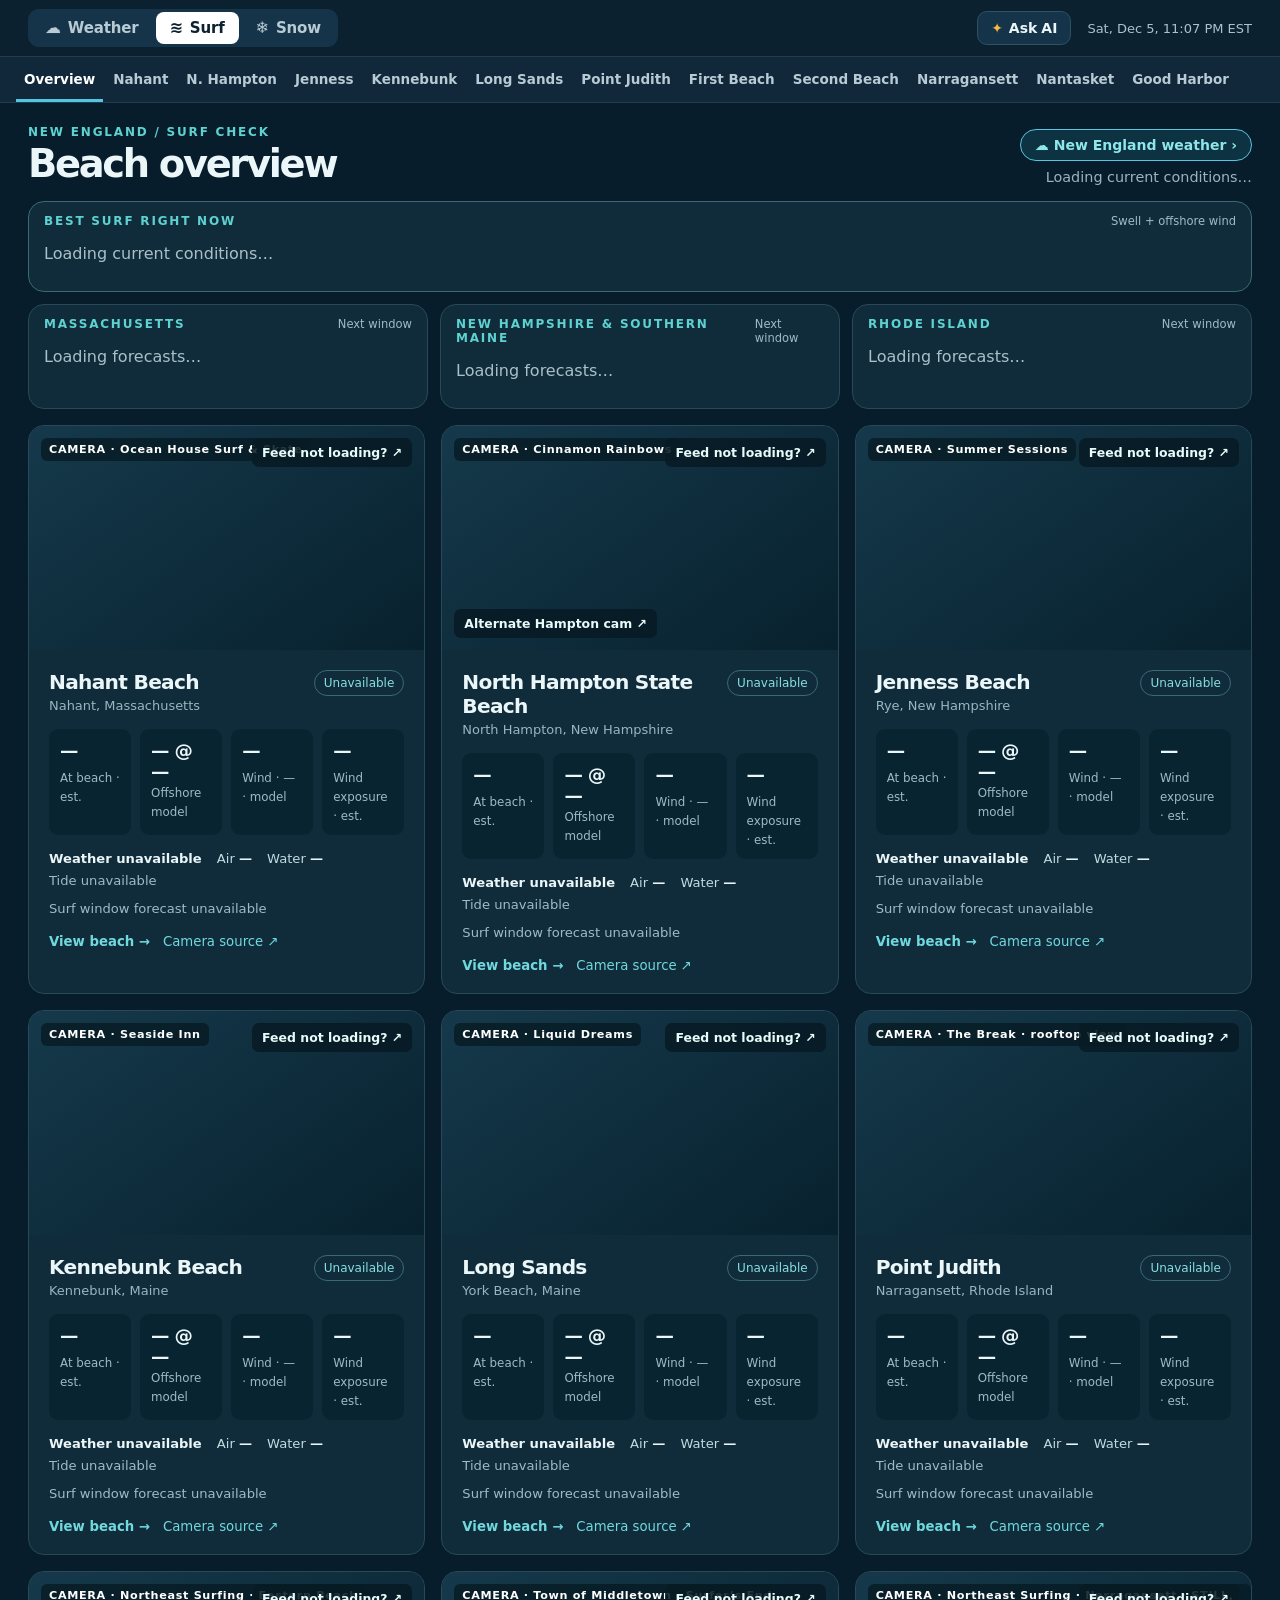
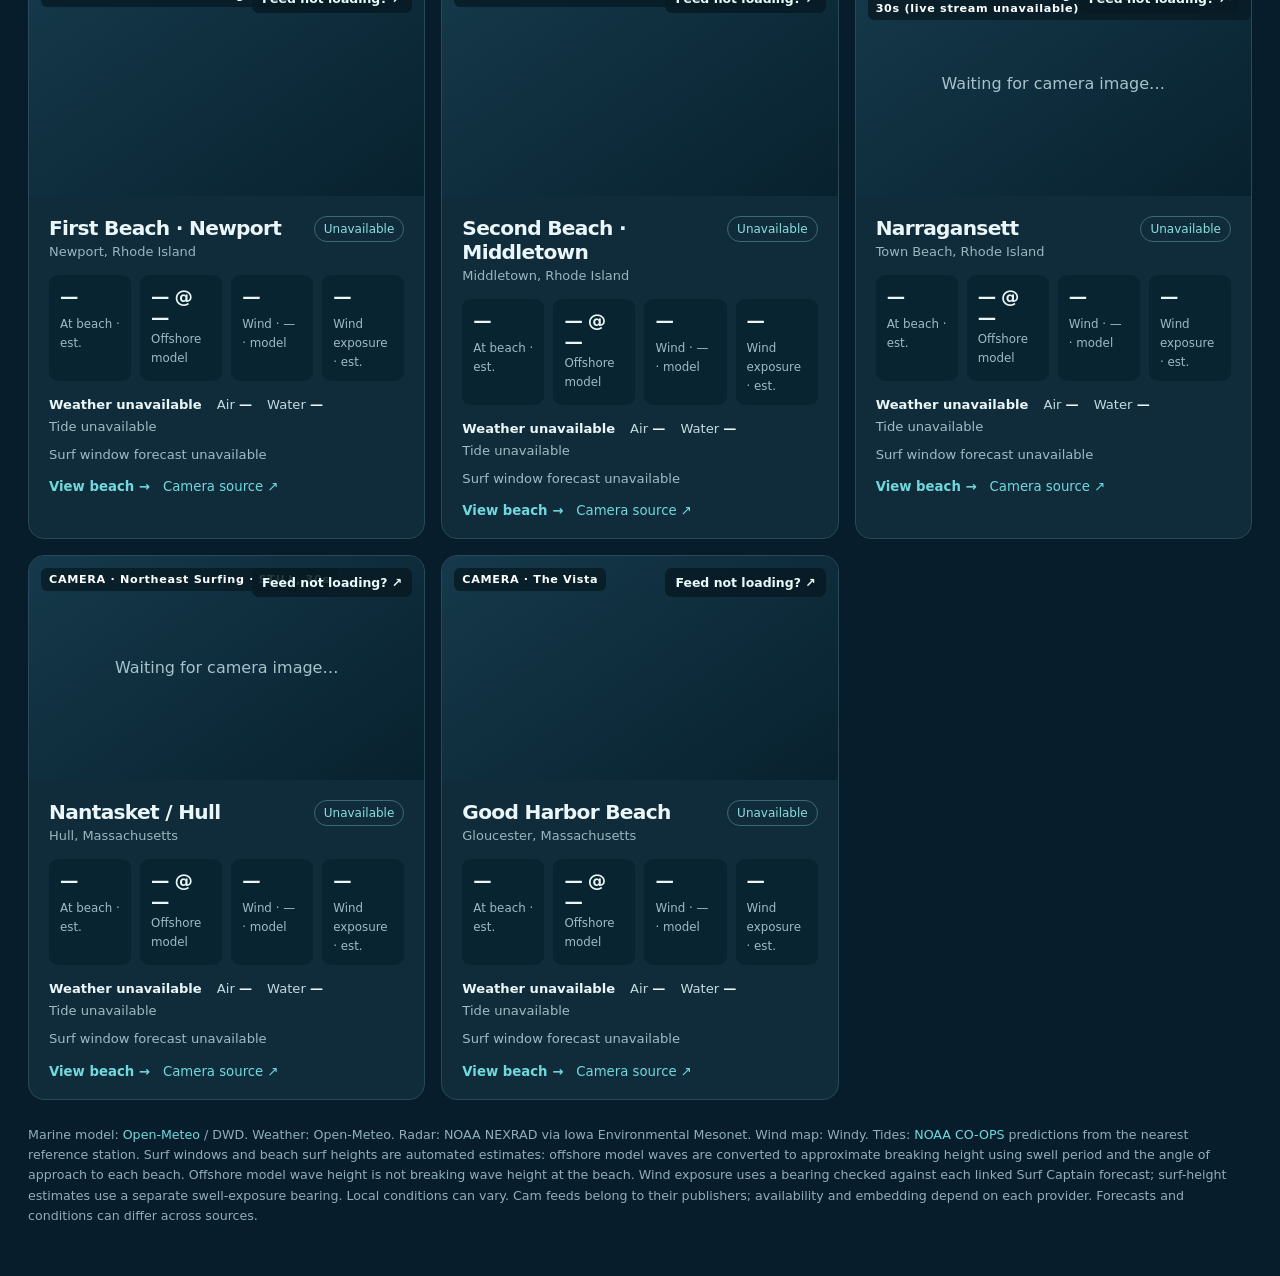
==== commit 06c37efe: "Calibrate beach wind exposure bearings to Surf Captain" ====
--- a/index.html
+++ b/index.html
@@ -1,25 +1,26 @@
 <!doctype html>
 <html lang="en"><head><meta charset="utf-8"><meta name="viewport" content="width=device-width, initial-scale=1"><meta name="theme-color" content="#0b2130"><link rel="stylesheet" href="suite.css?v=7"><link rel="manifest" href="manifest.webmanifest"><link rel="apple-touch-icon" href="icons/apple-touch-icon.png"><link rel="icon" href="icons/icon-192.png"><meta name="mobile-web-app-capable" content="yes"><meta name="apple-mobile-web-app-capable" content="yes"><meta name="apple-mobile-web-app-title" content="Surf"><title>Surf Window — New England surf dashboard</title><meta name="description" content="Beach cameras, marine conditions, and surf forecasts in one New England dashboard."><link rel="icon" type="image/svg+xml" href="data:image/svg+xml,%3Csvg xmlns='http://www.w3.org/2000/svg' viewBox='0 0 64 64'%3E%3Crect width='64' height='64' rx='14' fill='%23071d2b'/%3E%3Cpath d='M7 38c9-13 16 13 26 0s16-13 24 0M7 49c9-13 16 13 26 0s16-13 24 0' fill='none' stroke='%234bd5d2' stroke-width='6' stroke-linecap='round'/%3E%3C/svg%3E"><style>
 :root{font-family:Inter,ui-sans-serif,system-ui,-apple-system,BlinkMacSystemFont,"Segoe UI",sans-serif;color:#eaf6f8;background:#071d2b;font-size:16px}*{box-sizing:border-box}body{margin:0}button,input{font:inherit}button{cursor:pointer}a{color:#70d9de;text-decoration:none}a:hover{text-decoration:underline}.shell{max-width:1510px;margin:auto;padding:22px 28px 50px}.top{display:flex;align-items:center;justify-content:space-between;gap:18px;margin-bottom:24px}.brand{display:flex;align-items:center;gap:12px;font-weight:800;font-size:1.35rem;letter-spacing:-.04em}.mark{width:38px;height:38px;border-radius:11px;background:#46c9c5;color:#09212b;display:grid;place-items:center;font-size:1.6rem}.meta{color:#9eb6c1;font-size:.86rem;text-align:right}.eyebrow{color:#5ed2d0;text-transform:uppercase;letter-spacing:.15em;font-size:.75rem;font-weight:800}.heading{display:flex;justify-content:space-between;align-items:end;gap:12px;margin-bottom:16px}h1{font-size:clamp(1.8rem,3vw,2.7rem);margin:4px 0 0;letter-spacing:-.06em;line-height:1.1}.sub{color:#9bb4c0;font-size:.9rem}.tabs{display:flex;flex-wrap:wrap;gap:8px;overflow:visible;padding-bottom:0;margin:19px 0 23px}.tab{border:1px solid #294857;background:#102d3b;color:#c7dbe2;border-radius:10px;padding:10px 17px;white-space:nowrap;font-weight:650}.tab.active{background:#d4f4ee;color:#082832;border-color:#d4f4ee}.tab.dashboard-link{display:inline-flex;align-items:center;text-decoration:none;border-color:#397681;color:#80e0e0}.tab.dashboard-link:hover,.tab.dashboard-link:focus-visible{background:#174455;color:#fff;text-decoration:none}.grid{display:grid;grid-template-columns:repeat(3,minmax(0,1fr));gap:16px}.panel{background:#102c3b;border:1px solid #294858;border-radius:16px;overflow:hidden}.panelpad{padding:20px}.panelhead{display:flex;align-items:start;justify-content:space-between;gap:12px}.panel h2{margin:0;font-size:1.26rem;letter-spacing:-.035em}.beach-link{color:inherit}.beach-link:hover,.beach-link:focus-visible{color:#70d9de;text-decoration:underline}.place{font-size:.81rem;color:#99b5c0;margin-top:4px}.tag{border:1px solid #3b6975;color:#87dfe0;font-size:.75rem;border-radius:999px;padding:5px 9px;white-space:nowrap}.cam{height:224px;background:linear-gradient(145deg,#15394b,#08212e);display:flex;align-items:center;justify-content:center;position:relative}.cam iframe{width:100%;height:100%;border:0}.cam video{width:100%;height:100%;object-fit:cover;background:#000;display:block}.cam img.snap{position:absolute;inset:0;width:100%;height:100%;object-fit:cover;background:#000}.cam.pagecrop{overflow:hidden}.cam.pagecrop iframe{position:absolute;width:1360px;height:1800px;max-width:none;top:calc(-835px * var(--crop-scale, .4));left:50%;transform:translateX(-50%) scale(var(--crop-scale, .4));transform-origin:center top}.camempty{text-align:center;color:#a6c3cb;padding:20px;max-width:320px;line-height:1.5}.camicon{font-size:2rem;color:#66cdcb;display:block;margin-bottom:6px}.cam-label{position:absolute;left:12px;top:12px;background:#071b24c9;color:white;border-radius:6px;padding:5px 8px;font-size:.7rem;font-weight:750;letter-spacing:.06em}.cam-alt{position:absolute;left:12px;bottom:12px;background:#071b24df;color:#e8fbfa;border-radius:7px;padding:7px 10px;font-size:.78rem;font-weight:700}.cam-source{position:absolute;right:12px;top:12px;background:#071b24df;color:#e8fbfa;border-radius:7px;padding:7px 10px;font-size:.78rem;font-weight:700}.stats{display:grid;grid-template-columns:repeat(4,minmax(0,1fr));gap:9px;margin:16px 0}.weatherline{display:flex;flex-wrap:wrap;gap:7px 15px;color:#c2dbe1;font-size:.82rem;margin:0 0 15px}.weatherline strong{color:#eaf6f8}.weatherline .muted{color:#9ebbc5}.stat{background:#092431;border-radius:9px;padding:11px}.stat b{display:block;font-size:1.15rem;letter-spacing:-.04em;min-height:27px}.stat span{font-size:.74rem;color:#9ebbc5}.actions{display:flex;gap:13px;flex-wrap:wrap;align-items:center;font-size:.83rem}.actions button,.textbutton{padding:0;border:0;background:transparent;color:#70d9de;font-weight:650}.actions button:hover{text-decoration:underline}.detail{display:grid;grid-template-columns:minmax(0,1.5fr) minmax(320px,1fr);gap:17px}.hero-cam{height:min(54vw,490px);min-height:280px}.detail-extras{display:grid;grid-template-columns:repeat(2,minmax(0,1fr));gap:17px;margin-top:17px}.mapframe,.location-map{width:100%;height:310px;border:0;border-radius:8px;background:#e6eff2}.location-map{overflow:hidden;position:relative}.location-map img{position:absolute;width:256px;height:256px;max-width:none}.map-pin{position:absolute;left:50%;top:50%;transform:translate(-50%,-100%);font-size:2rem;color:#e13d3d;text-shadow:0 2px 4px #0008;line-height:1}.map-credit{position:absolute;right:4px;bottom:3px;background:#ffffffe0;color:#17323a;font-size:.65rem;padding:2px 4px;border-radius:3px}.map-credit a{color:#17323a}.stack{display:grid;gap:17px}.sectiontitle{font-weight:750;font-size:1rem;margin-bottom:13px}.readings{display:grid;grid-template-columns:repeat(2,1fr);gap:12px}.reading{border-top:1px solid #31505d;padding-top:11px}.reading small{display:block;color:#a6bdc7;font-size:.78rem;margin-bottom:5px}.reading strong{font-size:1.25rem}.forecast{width:100%;height:305px;border:0;background:white;border-radius:8px}.note{color:#a7bfca;font-size:.78rem;line-height:1.5;margin:12px 0 0}.source-row{display:flex;flex-wrap:wrap;gap:10px;margin-top:15px}.source-row a{border:1px solid #376071;padding:9px 11px;border-radius:8px;font-size:.84rem}.empty{color:#a9c0c9}.windowline{font-size:.82rem;color:#c2dbe1;margin:-4px 0 15px;line-height:1.5}.windowline .muted,.muted{color:#9ebbc5}.rating{font-weight:800;margin-left:6px;white-space:nowrap}.rating .dots,.hr .dots{letter-spacing:1px;margin-right:4px}.r-good{color:#7fe3c4}.r-fair{color:#f2d27a}.r-poor{color:#9ebbc5}.windows{display:grid;gap:10px}.win{display:grid;grid-template-columns:minmax(170px,230px) 1fr;gap:12px;border-top:1px solid #31505d;padding-top:10px;font-size:.88rem;color:#c2dbe1}.win b{display:block;color:#eaf6f8;margin-bottom:3px}.win .rating{margin-left:0}.hourstrip{display:flex;gap:6px;overflow-x:auto;padding:12px 0 6px;align-items:stretch}.hr{flex:0 0 70px;background:#092431;border-radius:8px;padding:7px 6px;text-align:center;font-size:.72rem;line-height:1.45}.hr strong{display:block;color:#eaf6f8;font-size:.78rem}.hr.r-good{background:#0d3a36}.hr.r-fair{background:#2a2f1f}.hrday{flex:0 0 auto;writing-mode:vertical-rl;transform:rotate(180deg);font-size:.72rem;font-weight:800;color:#5ed2d0;letter-spacing:.1em;text-transform:uppercase;padding:0 2px}.tidelist{font-size:.95rem!important;line-height:1.5;display:block}.windows-panel{margin-top:17px}.radar{position:relative;height:310px;border-radius:8px;overflow:hidden;background:#e6eff2}.radar-map{position:absolute;inset:0}.radar-bar{position:absolute;left:8px;bottom:8px;z-index:500;display:flex;align-items:center;gap:8px;background:#071b24df;border-radius:7px;padding:5px 9px;font-size:.78rem;font-weight:700;color:#e8fbfa}.radar-play{border:0;background:transparent;color:#70d9de;font-size:.8rem;padding:0 2px}.radar .leaflet-control-attribution{font-size:.6rem}.regions{display:grid;grid-template-columns:repeat(3,minmax(0,1fr));gap:12px;margin-bottom:16px}.region{padding:12px 15px}.region.best{margin-bottom:12px;border-color:#3b6975}.panel.surf-on{border:2px solid #f5b942;box-shadow:0 0 0 3px #f5b94226,0 0 20px #f5b94233}.region.best.surf-on{background:#2a2a1c}.region.best.surf-on .eyebrow{color:#f5b942}.surfon-badge{display:none;margin-top:6px;font-size:.72rem;font-weight:800;letter-spacing:.04em;text-transform:uppercase;color:#1d1603;background:#f5b942;border-radius:999px;padding:3px 9px;width:max-content}.panel.surf-on .surfon-badge{display:block}.regionhead{display:flex;justify-content:space-between;align-items:baseline;gap:8px;margin-bottom:6px;font-size:.72rem}.watch{display:flex;flex-wrap:wrap;align-items:baseline;gap:2px 10px;margin-bottom:2px}.watch b{font-size:.98rem;color:#eaf6f8}.watch .rating{margin-left:0;font-size:.8rem}.outlook{color:#c2dbe1;font-size:.86rem;line-height:1.4;margin:0}.outlook strong{color:#eaf6f8}.region .source-row{margin-top:7px;gap:4px 14px}.region .source-row a{padding:0;border:0;border-radius:0;font-size:.78rem}.error{color:#f4b4a5}.footer{color:#91adb9;font-size:.79rem;margin-top:25px;line-height:1.6}.modal-backdrop{position:fixed;inset:0;background:#00121ac9;display:none;align-items:center;justify-content:center;padding:18px;z-index:20}.modal-backdrop.show{display:flex}.modal{width:min(100%,540px);background:#153443;border:1px solid #456470;border-radius:16px;padding:25px;box-shadow:0 20px 80px #0007}.modal h2{margin:0 0 10px}.modal p{color:#c0d2d8;line-height:1.5;font-size:.9rem}.modal label{display:block;margin:20px 0 8px;font-weight:700}.modal input{width:100%;border:1px solid #65808b;border-radius:9px;background:#0a2330;color:white;padding:12px}.modal-buttons{display:flex;justify-content:flex-end;gap:10px;margin-top:22px}.modal-buttons button{border:1px solid #4d717d;border-radius:8px;background:#173d4b;color:white;padding:10px 15px}.modal-buttons .primary{background:#c9f1e9;color:#082832;border-color:#c9f1e9;font-weight:750}@media(max-width:1000px){.regions{grid-template-columns:1fr}.grid{grid-template-columns:repeat(2,1fr)}.detail{grid-template-columns:1fr}.detail-extras{grid-template-columns:1fr}.hero-cam{height:440px}}@media(max-width:650px){.win{grid-template-columns:1fr;gap:4px}.shell{padding:20px 14px 40px}.grid{grid-template-columns:1fr}.top{align-items:start}.meta{max-width:150px;font-size:.75rem}.heading{align-items:start;flex-direction:column}.detail .stats{grid-template-columns:repeat(2,1fr)}.hero-cam{height:56vw;min-height:240px}.cam{height:210px}.panelpad{padding:16px}}
-:root{--suite-max:1510px;--suite-pad:28px}@media(max-width:650px){:root{--suite-pad:14px}}.heading-side{display:flex;flex-direction:column;align-items:flex-end;gap:8px}.heading .xlink{color:#8fe6ea;background:#0d3242}@media(max-width:650px){.heading-side{align-items:flex-start}}.buoys-line{display:flex;flex-wrap:wrap;gap:4px 16px;margin-top:9px;padding-top:8px;border-top:1px solid #2a4a59;font-size:.8rem;color:#c2dbe1}.buoys-line b{color:#eaf6f8;margin-right:3px}</style></head><body><header class="suite"><div class="suite-inner"><nav class="suite-apps" aria-label="Dashboards" data-app="surf"></nav><div class="suite-meta"><span id="clock">New England · Eastern time</span></div></div></header><script src="suite.js?v=7"></script><div class="suite-nav"><nav class="suite-nav-inner" aria-label="Beach views" id="tabs"></nav></div><main class="shell"><div class="heading"><div><div class="eyebrow">New England / surf check</div><h1 id="title">Beach overview</h1></div><div class="heading-side"><div id="xlink"></div><div class="sub" id="updated">Loading forecasts…</div></div></div><div id="content" aria-live="polite"></div><footer class="footer">Marine model: <a href="https://open-meteo.com/en/docs/marine-weather-api" target="_blank" rel="noopener noreferrer">Open-Meteo</a> / DWD. Weather: Open-Meteo. Radar: NOAA NEXRAD via Iowa Environmental Mesonet. Wind map: Windy. Tides: <a href="https://tidesandcurrents.noaa.gov/" target="_blank" rel="noopener noreferrer">NOAA CO-OPS</a> predictions from the nearest reference station. Surf windows and beach surf heights are automated estimates: offshore model waves are converted to approximate breaking height using swell period and the angle of approach to each beach. Offshore model wave height is not breaking wave height at the beach. Wind exposure is an estimate based on the beach’s general orientation; local conditions can vary. Cam feeds belong to their publishers; availability and embedding depend on each provider. Forecasts and conditions can differ across sources.</footer></main><div class="modal-backdrop" id="modal" role="presentation"><form class="modal" id="camForm" role="dialog" aria-modal="true" aria-labelledby="modalTitle"><h2 id="modalTitle">Add a beach cam</h2><p>Paste a public YouTube video or live stream URL, or an official embeddable iframe URL. It will display in this browser. Other camera page links stay available under each beach.</p><label for="camUrl">Camera or embed URL</label><input id="camUrl" type="url" placeholder="https://www.youtube.com/watch?v=…" autocomplete="off"><p id="camMessage" class="error" aria-live="polite"></p><div class="modal-buttons"><button type="button" id="removeCam">Remove cam</button><button type="button" id="cancelCam">Cancel</button><button class="primary" type="submit">Save cam</button></div></form></div><script>
+:root{--suite-max:1510px;--suite-pad:28px}@media(max-width:650px){:root{--suite-pad:14px}}.heading-side{display:flex;flex-direction:column;align-items:flex-end;gap:8px}.heading .xlink{color:#8fe6ea;background:#0d3242}@media(max-width:650px){.heading-side{align-items:flex-start}}.buoys-line{display:flex;flex-wrap:wrap;gap:4px 16px;margin-top:9px;padding-top:8px;border-top:1px solid #2a4a59;font-size:.8rem;color:#c2dbe1}.buoys-line b{color:#eaf6f8;margin-right:3px}</style></head><body><header class="suite"><div class="suite-inner"><nav class="suite-apps" aria-label="Dashboards" data-app="surf"></nav><div class="suite-meta"><span id="clock">New England · Eastern time</span></div></div></header><script src="suite.js?v=7"></script><div class="suite-nav"><nav class="suite-nav-inner" aria-label="Beach views" id="tabs"></nav></div><main class="shell"><div class="heading"><div><div class="eyebrow">New England / surf check</div><h1 id="title">Beach overview</h1></div><div class="heading-side"><div id="xlink"></div><div class="sub" id="updated">Loading forecasts…</div></div></div><div id="content" aria-live="polite"></div><footer class="footer">Marine model: <a href="https://open-meteo.com/en/docs/marine-weather-api" target="_blank" rel="noopener noreferrer">Open-Meteo</a> / DWD. Weather: Open-Meteo. Radar: NOAA NEXRAD via Iowa Environmental Mesonet. Wind map: Windy. Tides: <a href="https://tidesandcurrents.noaa.gov/" target="_blank" rel="noopener noreferrer">NOAA CO-OPS</a> predictions from the nearest reference station. Surf windows and beach surf heights are automated estimates: offshore model waves are converted to approximate breaking height using swell period and the angle of approach to each beach. Offshore model wave height is not breaking wave height at the beach. Wind exposure uses a bearing checked against each linked Surf Captain forecast; surf-height estimates use a separate swell-exposure bearing. Local conditions can vary. Cam feeds belong to their publishers; availability and embedding depend on each provider. Forecasts and conditions can differ across sources.</footer></main><div class="modal-backdrop" id="modal" role="presentation"><form class="modal" id="camForm" role="dialog" aria-modal="true" aria-labelledby="modalTitle"><h2 id="modalTitle">Add a beach cam</h2><p>Paste a public YouTube video or live stream URL, or an official embeddable iframe URL. It will display in this browser. Other camera page links stay available under each beach.</p><label for="camUrl">Camera or embed URL</label><input id="camUrl" type="url" placeholder="https://www.youtube.com/watch?v=…" autocomplete="off"><p id="camMessage" class="error" aria-live="polite"></p><div class="modal-buttons"><button type="button" id="removeCam">Remove cam</button><button type="button" id="cancelCam">Cancel</button><button class="primary" type="submit">Save cam</button></div></form></div><script>
+// shore remains the swell-exposure bearing. windShore is the ocean-facing wind bearing, opposite the midpoint of Surf Captain's direct-offshore wind sector.
 const beaches=[
- {id:'nahant',shore:75,name:'Nahant Beach',location:'Nahant, Massachusetts',lat:42.42,lon:-70.93,marineLat:42.41,marineLon:-70.87,forecast:'Nahant-Beach',captain:'https://surfcaptain.com/forecast/nahant-massachusetts',surfline:'https://www.surfline.com/surf-report/nahant-beach/5a1ef708aa1aea001b27be37',cams:[{name:'Ocean House Surf & Skate',url:'https://www.youtube.com/watch?v=KziwCV7db9s',embed:'https://www.youtube-nocookie.com/embed/KziwCV7db9s'}]},
- {id:'hampton',shore:110,name:'North Hampton State Beach',location:'North Hampton, New Hampshire',lat:42.954,lon:-70.784,marineLat:42.95,marineLon:-70.72,forecast:'Hampton-Beach',captain:'https://surfcaptain.com/forecast/hampton-new-hampshire',surfline:'https://www.surfline.com/surf-reports-forecasts-cams/united-states/new-hampshire/rockingham-county/town-of-north-hampton/north-hampton/5090383',cams:[{name:'Cinnamon Rainbows',url:'https://www.cinnamonrainbows.com/surf-cam-report',embed:'https://v.angelcam.com/iframe?autoplay=1&v=n8r93debr0'},{name:'Hampton Beach · Seashell cam',url:'https://hamptonbeach.org/beach-cam/'}]},
- {id:'rye',shore:110,name:'Jenness Beach',location:'Rye, New Hampshire',lat:43.00,lon:-70.75,marineLat:42.99,marineLon:-70.69,forecast:'Jenness-Beach',captain:'https://surfcaptain.com/forecast/rye-new-hampshire',surfline:'https://www.surfline.com/surf-report/jenness-beach/60492e85f79634ecb8e7b0fa',cams:[{name:'Summer Sessions',url:'https://www.newhampshiresurf.com/surfcam',embed:'https://console.rhombus.com/share/live/fiQEQHiGRiKytCNt4Zn3ag?realtime=true'},{name:'Summer Sessions · page view',url:'https://www.newhampshiresurf.com/surfcam',pageCrop:'https://www.newhampshiresurf.com/surfcam'}]},
- {id:'kennebunk',shore:145,name:'Kennebunk Beach',location:'Kennebunk, Maine',lat:43.34,lon:-70.48,marineLat:43.33,marineLon:-70.42,forecast:'Kennebunk-Beach',captain:'https://surfcaptain.com/forecast/york-county-south-maine',surfline:'https://www.surfline.com/surf-reports-forecasts-cams/united-states/maine/york-county/4983621',cams:[{name:'Seaside Inn',url:'https://www.youtube.com/watch?v=MnBqd6bB4Jw',embed:'https://www.youtube-nocookie.com/embed/MnBqd6bB4Jw'}]},
- {id:'longsands',shore:135,name:'Long Sands',location:'York Beach, Maine',lat:43.16,lon:-70.62,marineLat:43.15,marineLon:-70.55,forecast:'Long-Sands',captain:'https://surfcaptain.com/forecast/york-county-maine',surfline:'https://www.surfline.com/surf-report/long-sands-beach/5842041f4e65fad6a77089e3',cams:[{name:'Liquid Dreams',url:'https://liquiddreamssurf.com/long-sands-surf-cam-report',embed:'https://embed.cdn-surfline.com/cams/58349bf83421b20545c4b552/9dc9d328cfb3ab68ceb5385642adaa6cb6d58c77'}]},
- {id:'pointjudith',shore:155,name:'Point Judith',location:'Narragansett, Rhode Island',lat:41.36,lon:-71.48,marineLat:41.34,marineLon:-71.43,forecast:'Point-Judithlighthouse',captain:'https://surfcaptain.com/forecast/point-judith-rhode-island',surfline:'https://www.surfline.com/surf-report/point-judith/5842041f4e65fad6a77089cb',cams:[{name:'The Break · rooftop view',url:'https://www.thebreakhotel.com/',embed:'https://embed.cdn-surfline.com/cams/5a0d9cf3c9996e001ed93cb2/d537c27dc8b939b5aa647dd2a9e66cc0828c3592'}]},
- {id:'firstbeach',shore:105,name:'First Beach · Newport',location:'Newport, Rhode Island',lat:41.49,lon:-71.29,marineLat:41.48,marineLon:-71.24,forecast:'Eastons-Beach',captain:'https://surfcaptain.com/forecast/first-beach-rhode-island',surfline:'https://www.surfline.com/surf-report/first-beach/5842041f4e65fad6a77089d0',cams:[{name:'Northeast Surfing · Eastern Beach',url:'https://northeastsurfing.com/newportcam/',embed:'https://g1.ipcamlive.com/player/player.php?alias=5b9bd76546cbb'}]},
- {id:'secondbeach',shore:155,name:'Second Beach · Middletown',location:'Middletown, Rhode Island',lat:41.49,lon:-71.25,marineLat:41.48,marineLon:-71.20,forecast:'Second-Beach-1',captain:'https://surfcaptain.com/forecast/second-beach-rhode-island',surfline:'https://www.surfline.com/surf-report/second-beach/5842041f4e65fad6a77089d4',cams:[{name:'Town of Middletown · Surfer’s End',url:'https://www.middletownri.gov/856/Second-Beach-Surfers-End-Cam',embed:'https://embed.cdn-surfline.com/cams/63ee5e7c416b026e0879b1df/809a4f5086ff2eba01f3089e886c89b35b5c6515'}]},
- {id:'narragansett',shore:135,name:'Narragansett',location:'Town Beach, Rhode Island',lat:41.44,lon:-71.45,marineLat:41.42,marineLon:-71.40,forecast:'Narragansett-Town-Beach',captain:'https://surfcaptain.com/forecast/narragansett-rhode-island',surfline:'https://www.surfline.com/surf-report/narragansett/5842041f4e65fad6a770884e',cams:[{name:'Warm Winds · Town Beach',url:'https://www.warmwinds.com/surf-cam',hls:'https://5c864aa99ee04.streamlock.net/surfcam/live.stream/playlist.m3u8'},{name:'Northeast Surfing · Narragansett',url:'https://northeastsurfing.com/narragansett-cam/',snapshot:'https://g1.ipcamlive.com/player/snapshot.php?alias=5bb3a358d751e'}]},
- {id:'nantasket',shore:90,name:'Nantasket / Hull',location:'Hull, Massachusetts',lat:42.31,lon:-70.88,marineLat:42.30,marineLon:-70.82,forecast:'Nantasket-Beach',captain:'https://surfcaptain.com/forecast/nantasket-massachusetts',surfline:'https://www.surfline.com/surf-report/nantasket-beach/5842041f4e65fad6a77089d1',cams:[{name:'Northeast Surfing',url:'https://northeastsurfing.com/hullcam/',snapshot:'https://g1.ipcamlive.com/player/snapshot.php?alias=5b9bd5133f8d8'}]},
- {id:'goodharbor',shore:135,name:'Good Harbor Beach',location:'Gloucester, Massachusetts',lat:42.58,lon:-70.67,marineLat:42.57,marineLon:-70.60,forecast:'Good-Harbor-Beach',captain:'https://surfcaptain.com/forecast/gloucester-massachusetts',surfline:'https://www.surfline.com/surf-report/good-harbor-beach/5a1f05fa0f87fe001a0c70da',cams:[{name:'The Vista',url:'https://vistamotel.com/the-vista-surfcam/',embed:'https://embed.cdn-surfline.com/cams/62aca0767b56d9863ffab49a/3e67211bd02e4137c8eccb24a002d671de3833b9'}]}
+ {id:'nahant',shore:75,windShore:55,name:'Nahant Beach',location:'Nahant, Massachusetts',lat:42.42,lon:-70.93,marineLat:42.41,marineLon:-70.87,forecast:'Nahant-Beach',captain:'https://surfcaptain.com/forecast/nahant-massachusetts',surfline:'https://www.surfline.com/surf-report/nahant-beach/5a1ef708aa1aea001b27be37',cams:[{name:'Ocean House Surf & Skate',url:'https://www.youtube.com/watch?v=KziwCV7db9s',embed:'https://www.youtube-nocookie.com/embed/KziwCV7db9s'}]},
+ {id:'hampton',shore:110,windShore:110,name:'North Hampton State Beach',location:'North Hampton, New Hampshire',lat:42.954,lon:-70.784,marineLat:42.95,marineLon:-70.72,forecast:'Hampton-Beach',captain:'https://surfcaptain.com/forecast/hampton-new-hampshire',surfline:'https://www.surfline.com/surf-reports-forecasts-cams/united-states/new-hampshire/rockingham-county/town-of-north-hampton/north-hampton/5090383',cams:[{name:'Cinnamon Rainbows',url:'https://www.cinnamonrainbows.com/surf-cam-report',embed:'https://v.angelcam.com/iframe?autoplay=1&v=n8r93debr0'},{name:'Hampton Beach · Seashell cam',url:'https://hamptonbeach.org/beach-cam/'}]},
+ {id:'rye',shore:110,windShore:125,name:'Jenness Beach',location:'Rye, New Hampshire',lat:43.00,lon:-70.75,marineLat:42.99,marineLon:-70.69,forecast:'Jenness-Beach',captain:'https://surfcaptain.com/forecast/rye-new-hampshire',surfline:'https://www.surfline.com/surf-report/jenness-beach/60492e85f79634ecb8e7b0fa',cams:[{name:'Summer Sessions',url:'https://www.newhampshiresurf.com/surfcam',embed:'https://console.rhombus.com/share/live/fiQEQHiGRiKytCNt4Zn3ag?realtime=true'},{name:'Summer Sessions · page view',url:'https://www.newhampshiresurf.com/surfcam',pageCrop:'https://www.newhampshiresurf.com/surfcam'}]},
+ {id:'kennebunk',shore:145,windShore:158,name:'Kennebunk Beach',location:'Kennebunk, Maine',lat:43.34,lon:-70.48,marineLat:43.33,marineLon:-70.42,forecast:'Kennebunk-Beach',captain:'https://surfcaptain.com/forecast/york-county-south-maine',surfline:'https://www.surfline.com/surf-reports-forecasts-cams/united-states/maine/york-county/4983621',cams:[{name:'Seaside Inn',url:'https://www.youtube.com/watch?v=MnBqd6bB4Jw',embed:'https://www.youtube-nocookie.com/embed/MnBqd6bB4Jw'}]},
+ {id:'longsands',shore:135,windShore:145,name:'Long Sands',location:'York Beach, Maine',lat:43.16,lon:-70.62,marineLat:43.15,marineLon:-70.55,forecast:'Long-Sands',captain:'https://surfcaptain.com/forecast/york-county-maine',surfline:'https://www.surfline.com/surf-report/long-sands-beach/5842041f4e65fad6a77089e3',cams:[{name:'Liquid Dreams',url:'https://liquiddreamssurf.com/long-sands-surf-cam-report',embed:'https://embed.cdn-surfline.com/cams/58349bf83421b20545c4b552/9dc9d328cfb3ab68ceb5385642adaa6cb6d58c77'}]},
+ {id:'pointjudith',shore:155,windShore:80,name:'Point Judith',location:'Narragansett, Rhode Island',lat:41.36,lon:-71.48,marineLat:41.34,marineLon:-71.43,forecast:'Point-Judithlighthouse',captain:'https://surfcaptain.com/forecast/point-judith-rhode-island',surfline:'https://www.surfline.com/surf-report/point-judith/5842041f4e65fad6a77089cb',cams:[{name:'The Break · rooftop view',url:'https://www.thebreakhotel.com/',embed:'https://embed.cdn-surfline.com/cams/5a0d9cf3c9996e001ed93cb2/d537c27dc8b939b5aa647dd2a9e66cc0828c3592'}]},
+ {id:'firstbeach',shore:105,windShore:145,name:'First Beach · Newport',location:'Newport, Rhode Island',lat:41.49,lon:-71.29,marineLat:41.48,marineLon:-71.24,forecast:'Eastons-Beach',captain:'https://surfcaptain.com/forecast/first-beach-rhode-island',surfline:'https://www.surfline.com/surf-report/first-beach/5842041f4e65fad6a77089d0',cams:[{name:'Northeast Surfing · Eastern Beach',url:'https://northeastsurfing.com/newportcam/',embed:'https://g1.ipcamlive.com/player/player.php?alias=5b9bd76546cbb'}]},
+ {id:'secondbeach',shore:155,windShore:180,name:'Second Beach · Middletown',location:'Middletown, Rhode Island',lat:41.49,lon:-71.25,marineLat:41.48,marineLon:-71.20,forecast:'Second-Beach-1',captain:'https://surfcaptain.com/forecast/second-beach-rhode-island',surfline:'https://www.surfline.com/surf-report/second-beach/5842041f4e65fad6a77089d4',cams:[{name:'Town of Middletown · Surfer’s End',url:'https://www.middletownri.gov/856/Second-Beach-Surfers-End-Cam',embed:'https://embed.cdn-surfline.com/cams/63ee5e7c416b026e0879b1df/809a4f5086ff2eba01f3089e886c89b35b5c6515'}]},
+ {id:'narragansett',shore:135,windShore:112,name:'Narragansett',location:'Town Beach, Rhode Island',lat:41.44,lon:-71.45,marineLat:41.42,marineLon:-71.40,forecast:'Narragansett-Town-Beach',captain:'https://surfcaptain.com/forecast/narragansett-rhode-island',surfline:'https://www.surfline.com/surf-report/narragansett/5842041f4e65fad6a770884e',cams:[{name:'Warm Winds · Town Beach',url:'https://www.warmwinds.com/surf-cam',hls:'https://5c864aa99ee04.streamlock.net/surfcam/live.stream/playlist.m3u8'},{name:'Northeast Surfing · Narragansett',url:'https://northeastsurfing.com/narragansett-cam/',snapshot:'https://g1.ipcamlive.com/player/snapshot.php?alias=5bb3a358d751e'}]},
+ {id:'nantasket',shore:90,windShore:55,name:'Nantasket / Hull',location:'Hull, Massachusetts',lat:42.31,lon:-70.88,marineLat:42.30,marineLon:-70.82,forecast:'Nantasket-Beach',captain:'https://surfcaptain.com/forecast/nantasket-massachusetts',surfline:'https://www.surfline.com/surf-report/nantasket-beach/5842041f4e65fad6a77089d1',cams:[{name:'Northeast Surfing',url:'https://northeastsurfing.com/hullcam/',snapshot:'https://g1.ipcamlive.com/player/snapshot.php?alias=5b9bd5133f8d8'}]},
+ {id:'goodharbor',shore:135,windShore:145,name:'Good Harbor Beach',location:'Gloucester, Massachusetts',lat:42.58,lon:-70.67,marineLat:42.57,marineLon:-70.60,forecast:'Good-Harbor-Beach',captain:'https://surfcaptain.com/forecast/gloucester-massachusetts',surfline:'https://www.surfline.com/surf-report/good-harbor-beach/5a1f05fa0f87fe001a0c70da',cams:[{name:'The Vista',url:'https://vistamotel.com/the-vista-surfcam/',embed:'https://embed.cdn-surfline.com/cams/62aca0767b56d9863ffab49a/3e67211bd02e4137c8eccb24a002d671de3833b9'}]}
 ];
 let selected=location.hash.slice(1)||'overview', camEditing=null; const selectedCam={}; const data={}; const $=id=>document.getElementById(id); const safe=(s)=>String(s).replace(/[&<>"']/g,c=>({'&':'&amp;','<':'&lt;','>':'&gt;','"':'&quot;',"'":'&#39;'}[c]));
 function camURL(b){try{return localStorage.getItem('surf-window-cam-'+b.id)||''}catch{return ''}}
 function parsedCam(raw){try{let u=new URL(raw);if(u.protocol!=='https:')return null;if(['youtube.com','www.youtube.com','m.youtube.com','youtu.be'].includes(u.hostname)){let id=u.hostname==='youtu.be'?u.pathname.slice(1):u.searchParams.get('v')||u.pathname.match(/^\/(?:live|embed)\/([\w-]+)/)?.[1];return /^[\w-]{11}$/.test(id||'')?'https://www.youtube-nocookie.com/embed/'+id:null} if(['www.surf-forecast.com','surf-forecast.com'].includes(u.hostname)&&/^\/breaks\/[\w-]+\/forecasts\/widget\/[ab]$/.test(u.pathname))return u.href;return null}catch{return null}}
 const fmt=(v,unit='')=>Number.isFinite(v)?`${unit===' ft'?Math.round(v*10)/10:Math.round(v)}${unit}`:'—'; const dir=(n)=>Number.isFinite(n)?['N','NE','E','SE','S','SW','W','NW'][Math.round(n/45)%8]:'—';
-function windExposure(b,from,speed){if(!Number.isFinite(from)||!Number.isFinite(speed))return '—';if(speed<2)return 'Calm';let difference=Math.abs(((from-b.shore+540)%360)-180);return difference<=60?'Onshore':difference>=120?'Offshore':'Cross-shore'}
+function windExposure(b,from,speed){if(!Number.isFinite(from)||!Number.isFinite(speed))return '—';if(speed<2)return 'Calm';let difference=Math.abs(((from-(b.windShore??b.shore)+540)%360)-180);return difference<=60?'Onshore':difference>=120?'Offshore':'Cross-shore'}
 function skies(code){if(!Number.isFinite(code))return 'Weather unavailable';if(code===0)return 'Clear';if(code===1)return 'Mostly clear';if(code===2)return 'Partly cloudy';if(code===3)return 'Overcast';if(code===45||code===48)return 'Foggy';if([51,53,55,56,57].includes(code))return 'Drizzle';if([61,63,65,66,67,80,81,82].includes(code))return 'Rain';if([71,73,75,77,85,86].includes(code))return 'Snow';if([95,96,99].includes(code))return 'Thunderstorms';return 'Weather unavailable'}
 function currentCam(b){let custom=parsedCam(camURL(b));if(custom)return {name:'My camera',embed:custom,url:camURL(b)};return b.cams[selectedCam[b.id]||0]||b.cams[0]}
 function camera(b,hero=false){if(currentCam(b)?.hls||currentCam(b)?.snapshot)return streamCam(b,currentCam(b),hero);let c=currentCam(b),u=c?.embed||c?.pageCrop,yt=u?.startsWith('https://www.youtube-nocookie.com/embed/');if(yt)u+=`${u.includes('?')?'&':'?'}autoplay=1&mute=1&playsinline=1`;return `<div class="cam ${hero?'hero-cam':''} ${c?.pageCrop?'pagecrop':''}">${u?`<iframe title="${safe(b.name)} · ${safe(c.name)} camera" src="${safe(u)}" allow="autoplay; encrypted-media; picture-in-picture" allowfullscreen loading="eager" referrerpolicy="strict-origin-when-cross-origin"></iframe>`:`<div class="camempty"><span class="camicon">◉</span><strong>${safe(c?.name||'Camera')}</strong><br>This publisher's feed opens on its own site.<br><a href="${safe(c?.url||b.surfline)}" target="_blank" rel="noopener noreferrer">Open live cam ↗</a></div>`}<span class="cam-label">${u?'CAMERA · '+safe(c.name):'CAMERA LINK'}</span>${b.id==='hampton'&&u?`<a class="cam-alt" href="https://hamptonbeach.org/beach-cam/" target="_blank" rel="noopener noreferrer">Alternate Hampton cam ↗</a>`:''}${u?`<a class="cam-source" href="${safe(c.url)}" target="_blank" rel="noopener noreferrer">Feed not loading? ↗</a>`:''}</div>`}
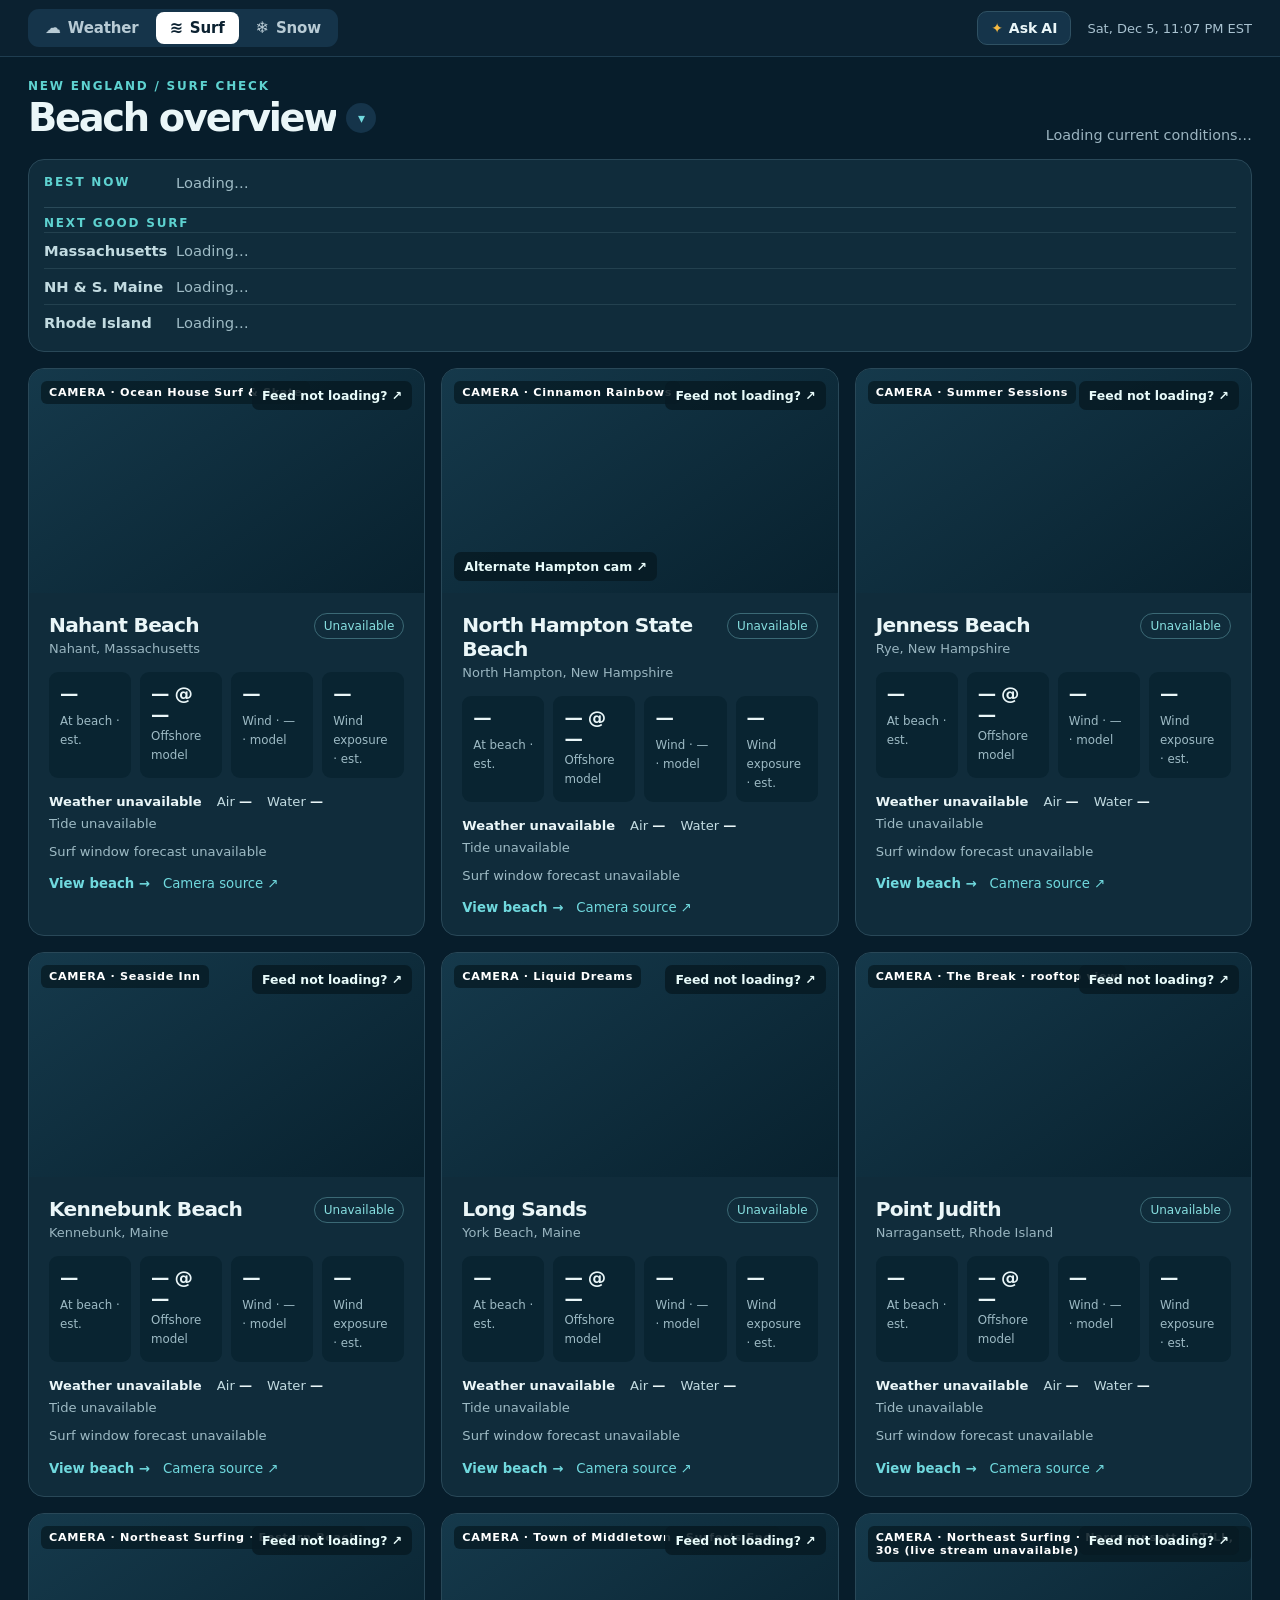
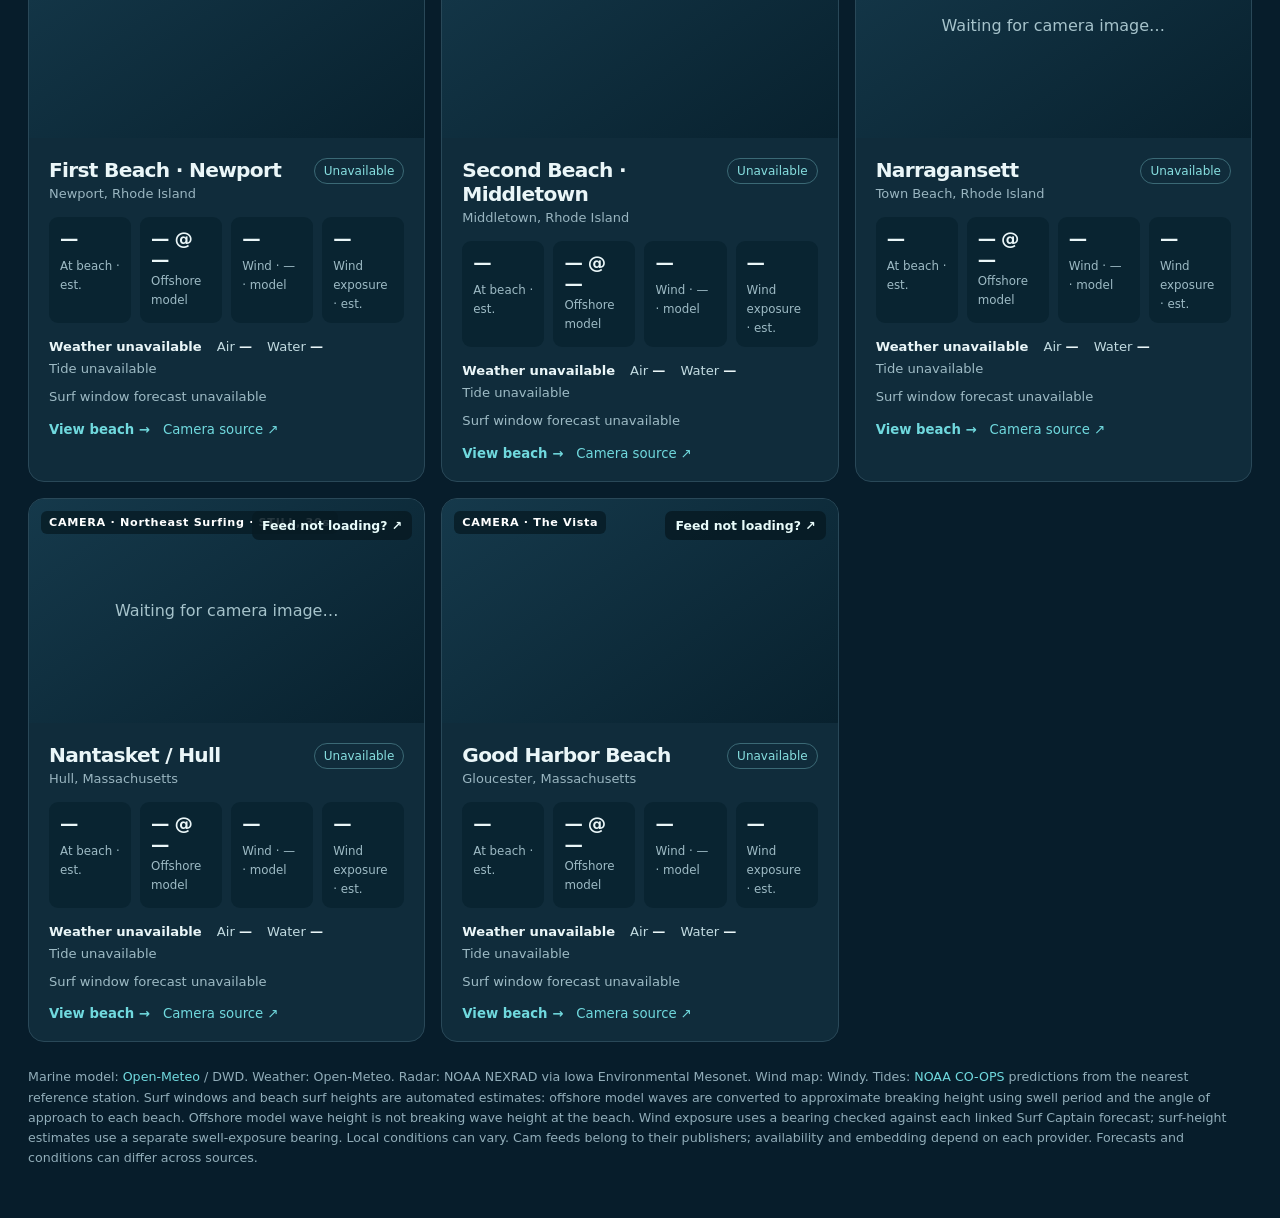
==== commit 7e957c5b: "Beach picker in the Weather Window style, compact best-now / next-surf panel, drop New England weath" ====
--- a/index.html
+++ b/index.html
@@ -1,7 +1,7 @@
 <!doctype html>
 <html lang="en"><head><meta charset="utf-8"><meta name="viewport" content="width=device-width, initial-scale=1"><meta name="theme-color" content="#0b2130"><link rel="stylesheet" href="suite.css?v=7"><link rel="manifest" href="manifest.webmanifest"><link rel="apple-touch-icon" href="icons/apple-touch-icon.png"><link rel="icon" href="icons/icon-192.png"><meta name="mobile-web-app-capable" content="yes"><meta name="apple-mobile-web-app-capable" content="yes"><meta name="apple-mobile-web-app-title" content="Surf"><title>Surf Window — New England surf dashboard</title><meta name="description" content="Beach cameras, marine conditions, and surf forecasts in one New England dashboard."><link rel="icon" type="image/svg+xml" href="data:image/svg+xml,%3Csvg xmlns='http://www.w3.org/2000/svg' viewBox='0 0 64 64'%3E%3Crect width='64' height='64' rx='14' fill='%23071d2b'/%3E%3Cpath d='M7 38c9-13 16 13 26 0s16-13 24 0M7 49c9-13 16 13 26 0s16-13 24 0' fill='none' stroke='%234bd5d2' stroke-width='6' stroke-linecap='round'/%3E%3C/svg%3E"><style>
 :root{font-family:Inter,ui-sans-serif,system-ui,-apple-system,BlinkMacSystemFont,"Segoe UI",sans-serif;color:#eaf6f8;background:#071d2b;font-size:16px}*{box-sizing:border-box}body{margin:0}button,input{font:inherit}button{cursor:pointer}a{color:#70d9de;text-decoration:none}a:hover{text-decoration:underline}.shell{max-width:1510px;margin:auto;padding:22px 28px 50px}.top{display:flex;align-items:center;justify-content:space-between;gap:18px;margin-bottom:24px}.brand{display:flex;align-items:center;gap:12px;font-weight:800;font-size:1.35rem;letter-spacing:-.04em}.mark{width:38px;height:38px;border-radius:11px;background:#46c9c5;color:#09212b;display:grid;place-items:center;font-size:1.6rem}.meta{color:#9eb6c1;font-size:.86rem;text-align:right}.eyebrow{color:#5ed2d0;text-transform:uppercase;letter-spacing:.15em;font-size:.75rem;font-weight:800}.heading{display:flex;justify-content:space-between;align-items:end;gap:12px;margin-bottom:16px}h1{font-size:clamp(1.8rem,3vw,2.7rem);margin:4px 0 0;letter-spacing:-.06em;line-height:1.1}.sub{color:#9bb4c0;font-size:.9rem}.tabs{display:flex;flex-wrap:wrap;gap:8px;overflow:visible;padding-bottom:0;margin:19px 0 23px}.tab{border:1px solid #294857;background:#102d3b;color:#c7dbe2;border-radius:10px;padding:10px 17px;white-space:nowrap;font-weight:650}.tab.active{background:#d4f4ee;color:#082832;border-color:#d4f4ee}.tab.dashboard-link{display:inline-flex;align-items:center;text-decoration:none;border-color:#397681;color:#80e0e0}.tab.dashboard-link:hover,.tab.dashboard-link:focus-visible{background:#174455;color:#fff;text-decoration:none}.grid{display:grid;grid-template-columns:repeat(3,minmax(0,1fr));gap:16px}.panel{background:#102c3b;border:1px solid #294858;border-radius:16px;overflow:hidden}.panelpad{padding:20px}.panelhead{display:flex;align-items:start;justify-content:space-between;gap:12px}.panel h2{margin:0;font-size:1.26rem;letter-spacing:-.035em}.beach-link{color:inherit}.beach-link:hover,.beach-link:focus-visible{color:#70d9de;text-decoration:underline}.place{font-size:.81rem;color:#99b5c0;margin-top:4px}.tag{border:1px solid #3b6975;color:#87dfe0;font-size:.75rem;border-radius:999px;padding:5px 9px;white-space:nowrap}.cam{height:224px;background:linear-gradient(145deg,#15394b,#08212e);display:flex;align-items:center;justify-content:center;position:relative}.cam iframe{width:100%;height:100%;border:0}.cam video{width:100%;height:100%;object-fit:cover;background:#000;display:block}.cam img.snap{position:absolute;inset:0;width:100%;height:100%;object-fit:cover;background:#000}.cam.pagecrop{overflow:hidden}.cam.pagecrop iframe{position:absolute;width:1360px;height:1800px;max-width:none;top:calc(-835px * var(--crop-scale, .4));left:50%;transform:translateX(-50%) scale(var(--crop-scale, .4));transform-origin:center top}.camempty{text-align:center;color:#a6c3cb;padding:20px;max-width:320px;line-height:1.5}.camicon{font-size:2rem;color:#66cdcb;display:block;margin-bottom:6px}.cam-label{position:absolute;left:12px;top:12px;background:#071b24c9;color:white;border-radius:6px;padding:5px 8px;font-size:.7rem;font-weight:750;letter-spacing:.06em}.cam-alt{position:absolute;left:12px;bottom:12px;background:#071b24df;color:#e8fbfa;border-radius:7px;padding:7px 10px;font-size:.78rem;font-weight:700}.cam-source{position:absolute;right:12px;top:12px;background:#071b24df;color:#e8fbfa;border-radius:7px;padding:7px 10px;font-size:.78rem;font-weight:700}.stats{display:grid;grid-template-columns:repeat(4,minmax(0,1fr));gap:9px;margin:16px 0}.weatherline{display:flex;flex-wrap:wrap;gap:7px 15px;color:#c2dbe1;font-size:.82rem;margin:0 0 15px}.weatherline strong{color:#eaf6f8}.weatherline .muted{color:#9ebbc5}.stat{background:#092431;border-radius:9px;padding:11px}.stat b{display:block;font-size:1.15rem;letter-spacing:-.04em;min-height:27px}.stat span{font-size:.74rem;color:#9ebbc5}.actions{display:flex;gap:13px;flex-wrap:wrap;align-items:center;font-size:.83rem}.actions button,.textbutton{padding:0;border:0;background:transparent;color:#70d9de;font-weight:650}.actions button:hover{text-decoration:underline}.detail{display:grid;grid-template-columns:minmax(0,1.5fr) minmax(320px,1fr);gap:17px}.hero-cam{height:min(54vw,490px);min-height:280px}.detail-extras{display:grid;grid-template-columns:repeat(2,minmax(0,1fr));gap:17px;margin-top:17px}.mapframe,.location-map{width:100%;height:310px;border:0;border-radius:8px;background:#e6eff2}.location-map{overflow:hidden;position:relative}.location-map img{position:absolute;width:256px;height:256px;max-width:none}.map-pin{position:absolute;left:50%;top:50%;transform:translate(-50%,-100%);font-size:2rem;color:#e13d3d;text-shadow:0 2px 4px #0008;line-height:1}.map-credit{position:absolute;right:4px;bottom:3px;background:#ffffffe0;color:#17323a;font-size:.65rem;padding:2px 4px;border-radius:3px}.map-credit a{color:#17323a}.stack{display:grid;gap:17px}.sectiontitle{font-weight:750;font-size:1rem;margin-bottom:13px}.readings{display:grid;grid-template-columns:repeat(2,1fr);gap:12px}.reading{border-top:1px solid #31505d;padding-top:11px}.reading small{display:block;color:#a6bdc7;font-size:.78rem;margin-bottom:5px}.reading strong{font-size:1.25rem}.forecast{width:100%;height:305px;border:0;background:white;border-radius:8px}.note{color:#a7bfca;font-size:.78rem;line-height:1.5;margin:12px 0 0}.source-row{display:flex;flex-wrap:wrap;gap:10px;margin-top:15px}.source-row a{border:1px solid #376071;padding:9px 11px;border-radius:8px;font-size:.84rem}.empty{color:#a9c0c9}.windowline{font-size:.82rem;color:#c2dbe1;margin:-4px 0 15px;line-height:1.5}.windowline .muted,.muted{color:#9ebbc5}.rating{font-weight:800;margin-left:6px;white-space:nowrap}.rating .dots,.hr .dots{letter-spacing:1px;margin-right:4px}.r-good{color:#7fe3c4}.r-fair{color:#f2d27a}.r-poor{color:#9ebbc5}.windows{display:grid;gap:10px}.win{display:grid;grid-template-columns:minmax(170px,230px) 1fr;gap:12px;border-top:1px solid #31505d;padding-top:10px;font-size:.88rem;color:#c2dbe1}.win b{display:block;color:#eaf6f8;margin-bottom:3px}.win .rating{margin-left:0}.hourstrip{display:flex;gap:6px;overflow-x:auto;padding:12px 0 6px;align-items:stretch}.hr{flex:0 0 70px;background:#092431;border-radius:8px;padding:7px 6px;text-align:center;font-size:.72rem;line-height:1.45}.hr strong{display:block;color:#eaf6f8;font-size:.78rem}.hr.r-good{background:#0d3a36}.hr.r-fair{background:#2a2f1f}.hrday{flex:0 0 auto;writing-mode:vertical-rl;transform:rotate(180deg);font-size:.72rem;font-weight:800;color:#5ed2d0;letter-spacing:.1em;text-transform:uppercase;padding:0 2px}.tidelist{font-size:.95rem!important;line-height:1.5;display:block}.windows-panel{margin-top:17px}.radar{position:relative;height:310px;border-radius:8px;overflow:hidden;background:#e6eff2}.radar-map{position:absolute;inset:0}.radar-bar{position:absolute;left:8px;bottom:8px;z-index:500;display:flex;align-items:center;gap:8px;background:#071b24df;border-radius:7px;padding:5px 9px;font-size:.78rem;font-weight:700;color:#e8fbfa}.radar-play{border:0;background:transparent;color:#70d9de;font-size:.8rem;padding:0 2px}.radar .leaflet-control-attribution{font-size:.6rem}.regions{display:grid;grid-template-columns:repeat(3,minmax(0,1fr));gap:12px;margin-bottom:16px}.region{padding:12px 15px}.region.best{margin-bottom:12px;border-color:#3b6975}.panel.surf-on{border:2px solid #f5b942;box-shadow:0 0 0 3px #f5b94226,0 0 20px #f5b94233}.region.best.surf-on{background:#2a2a1c}.region.best.surf-on .eyebrow{color:#f5b942}.surfon-badge{display:none;margin-top:6px;font-size:.72rem;font-weight:800;letter-spacing:.04em;text-transform:uppercase;color:#1d1603;background:#f5b942;border-radius:999px;padding:3px 9px;width:max-content}.panel.surf-on .surfon-badge{display:block}.regionhead{display:flex;justify-content:space-between;align-items:baseline;gap:8px;margin-bottom:6px;font-size:.72rem}.watch{display:flex;flex-wrap:wrap;align-items:baseline;gap:2px 10px;margin-bottom:2px}.watch b{font-size:.98rem;color:#eaf6f8}.watch .rating{margin-left:0;font-size:.8rem}.outlook{color:#c2dbe1;font-size:.86rem;line-height:1.4;margin:0}.outlook strong{color:#eaf6f8}.region .source-row{margin-top:7px;gap:4px 14px}.region .source-row a{padding:0;border:0;border-radius:0;font-size:.78rem}.error{color:#f4b4a5}.footer{color:#91adb9;font-size:.79rem;margin-top:25px;line-height:1.6}.modal-backdrop{position:fixed;inset:0;background:#00121ac9;display:none;align-items:center;justify-content:center;padding:18px;z-index:20}.modal-backdrop.show{display:flex}.modal{width:min(100%,540px);background:#153443;border:1px solid #456470;border-radius:16px;padding:25px;box-shadow:0 20px 80px #0007}.modal h2{margin:0 0 10px}.modal p{color:#c0d2d8;line-height:1.5;font-size:.9rem}.modal label{display:block;margin:20px 0 8px;font-weight:700}.modal input{width:100%;border:1px solid #65808b;border-radius:9px;background:#0a2330;color:white;padding:12px}.modal-buttons{display:flex;justify-content:flex-end;gap:10px;margin-top:22px}.modal-buttons button{border:1px solid #4d717d;border-radius:8px;background:#173d4b;color:white;padding:10px 15px}.modal-buttons .primary{background:#c9f1e9;color:#082832;border-color:#c9f1e9;font-weight:750}@media(max-width:1000px){.regions{grid-template-columns:1fr}.grid{grid-template-columns:repeat(2,1fr)}.detail{grid-template-columns:1fr}.detail-extras{grid-template-columns:1fr}.hero-cam{height:440px}}@media(max-width:650px){.win{grid-template-columns:1fr;gap:4px}.shell{padding:20px 14px 40px}.grid{grid-template-columns:1fr}.top{align-items:start}.meta{max-width:150px;font-size:.75rem}.heading{align-items:start;flex-direction:column}.detail .stats{grid-template-columns:repeat(2,1fr)}.hero-cam{height:56vw;min-height:240px}.cam{height:210px}.panelpad{padding:16px}}
-:root{--suite-max:1510px;--suite-pad:28px}@media(max-width:650px){:root{--suite-pad:14px}}.heading-side{display:flex;flex-direction:column;align-items:flex-end;gap:8px}.heading .xlink{color:#8fe6ea;background:#0d3242}@media(max-width:650px){.heading-side{align-items:flex-start}}.buoys-line{display:flex;flex-wrap:wrap;gap:4px 16px;margin-top:9px;padding-top:8px;border-top:1px solid #2a4a59;font-size:.8rem;color:#c2dbe1}.buoys-line b{color:#eaf6f8;margin-right:3px}</style></head><body><header class="suite"><div class="suite-inner"><nav class="suite-apps" aria-label="Dashboards" data-app="surf"></nav><div class="suite-meta"><span id="clock">New England · Eastern time</span></div></div></header><script src="suite.js?v=7"></script><div class="suite-nav"><nav class="suite-nav-inner" aria-label="Beach views" id="tabs"></nav></div><main class="shell"><div class="heading"><div><div class="eyebrow">New England / surf check</div><h1 id="title">Beach overview</h1></div><div class="heading-side"><div id="xlink"></div><div class="sub" id="updated">Loading forecasts…</div></div></div><div id="content" aria-live="polite"></div><footer class="footer">Marine model: <a href="https://open-meteo.com/en/docs/marine-weather-api" target="_blank" rel="noopener noreferrer">Open-Meteo</a> / DWD. Weather: Open-Meteo. Radar: NOAA NEXRAD via Iowa Environmental Mesonet. Wind map: Windy. Tides: <a href="https://tidesandcurrents.noaa.gov/" target="_blank" rel="noopener noreferrer">NOAA CO-OPS</a> predictions from the nearest reference station. Surf windows and beach surf heights are automated estimates: offshore model waves are converted to approximate breaking height using swell period and the angle of approach to each beach. Offshore model wave height is not breaking wave height at the beach. Wind exposure uses a bearing checked against each linked Surf Captain forecast; surf-height estimates use a separate swell-exposure bearing. Local conditions can vary. Cam feeds belong to their publishers; availability and embedding depend on each provider. Forecasts and conditions can differ across sources.</footer></main><div class="modal-backdrop" id="modal" role="presentation"><form class="modal" id="camForm" role="dialog" aria-modal="true" aria-labelledby="modalTitle"><h2 id="modalTitle">Add a beach cam</h2><p>Paste a public YouTube video or live stream URL, or an official embeddable iframe URL. It will display in this browser. Other camera page links stay available under each beach.</p><label for="camUrl">Camera or embed URL</label><input id="camUrl" type="url" placeholder="https://www.youtube.com/watch?v=…" autocomplete="off"><p id="camMessage" class="error" aria-live="polite"></p><div class="modal-buttons"><button type="button" id="removeCam">Remove cam</button><button type="button" id="cancelCam">Cancel</button><button class="primary" type="submit">Save cam</button></div></form></div><script>
+:root{--suite-max:1510px;--suite-pad:28px}@media(max-width:650px){:root{--suite-pad:14px}}.heading-side{display:flex;flex-direction:column;align-items:flex-end;gap:8px}.heading .xlink{color:#8fe6ea;background:#0d3242}@media(max-width:650px){.heading-side{align-items:flex-start}}.buoys-line{display:flex;flex-wrap:wrap;gap:4px 16px;margin-top:9px;padding-top:8px;border-top:1px solid #2a4a59;font-size:.8rem;color:#c2dbe1}.buoys-line b{color:#eaf6f8;margin-right:3px}.sc-panel{margin-top:17px}.sc-host{display:flex;justify-content:center;min-height:120px}.sc-host>*{max-width:600px;width:100%}.sf-panel{margin-top:17px}</style><style>.suite-nav{display:none}.place-switch{display:inline-flex;align-items:center;gap:10px;max-width:100%;border:0;background:transparent;color:inherit;font:inherit;padding:4px 0;cursor:pointer;text-align:left}.place-switch h1{margin:0;overflow:hidden;text-overflow:ellipsis;white-space:nowrap}.place-switch .ps-caret{flex:none;display:grid;place-items:center;width:30px;height:30px;border-radius:50%;background:#15344a;color:#70d9de;font-size:14px}.place-switch:hover .ps-caret,.place-switch[aria-expanded=true] .ps-caret{background:#1f4a62}.place-picker-panel:not([hidden]){display:grid;gap:12px;margin:0 0 18px;padding:14px;border:1px solid #294858;border-radius:14px;background:#0b2433}.place-picker-panel h4{margin:0 0 6px;font-size:13px;color:#f2c780;text-transform:uppercase;letter-spacing:.04em}.place-picker-panel .chips{display:flex;flex-wrap:wrap;gap:6px}.place-picker-panel .chips button{display:inline-flex;align-items:center;min-height:40px;padding:0 14px;border-radius:999px;border:1px solid #355464;background:#102c3b;color:#eaf6f8;font:inherit;font-weight:600;font-size:14px;cursor:pointer}.place-picker-panel .chips button[aria-current=true]{background:#d4f4ee;color:#082832;border-color:#d4f4ee}@media(max-width:650px){.place-picker-panel .chips button{font-size:15px}}</style><style>.surf-brief{padding:10px 15px;margin-bottom:16px}.brief-row{display:grid;grid-template-columns:120px 1fr;gap:4px 12px;align-items:baseline;padding:7px 0;border-top:1px solid #23414f;font-size:.92rem;line-height:1.45}.brief-now{border-top:0;padding-top:2px}.brief-head{margin-top:6px;padding:8px 0 2px;border-top:1px solid #2a4a59}.brief-area{color:#c2dbe1;font-weight:650}.brief-now .eyebrow{align-self:center}@media(max-width:650px){.brief-row{grid-template-columns:1fr;gap:2px}}</style></head><body><header class="suite"><div class="suite-inner"><nav class="suite-apps" aria-label="Dashboards" data-app="surf"></nav><div class="suite-meta"><span id="clock">New England · Eastern time</span></div></div></header><script src="suite.js?v=7"></script><div class="suite-nav"><nav class="suite-nav-inner" aria-label="Beach views" id="tabs"></nav></div><main class="shell"><div class="heading"><div><div class="eyebrow">New England / surf check</div><button type="button" class="place-switch" id="beach-switch" aria-expanded="false" aria-controls="beach-picker" title="Change beach"><h1 id="title">Beach overview</h1><span class="ps-caret" aria-hidden="true">▾</span></button></div><div class="heading-side"><div id="xlink"></div><div class="sub" id="updated">Loading forecasts…</div></div></div><nav class="place-picker-panel" id="beach-picker" aria-label="Beaches" hidden></nav><div id="content" aria-live="polite"></div><footer class="footer">Marine model: <a href="https://open-meteo.com/en/docs/marine-weather-api" target="_blank" rel="noopener noreferrer">Open-Meteo</a> / DWD. Weather: Open-Meteo. Radar: NOAA NEXRAD via Iowa Environmental Mesonet. Wind map: Windy. Tides: <a href="https://tidesandcurrents.noaa.gov/" target="_blank" rel="noopener noreferrer">NOAA CO-OPS</a> predictions from the nearest reference station. Surf windows and beach surf heights are automated estimates: offshore model waves are converted to approximate breaking height using swell period and the angle of approach to each beach. Offshore model wave height is not breaking wave height at the beach. Wind exposure uses a bearing checked against each linked Surf Captain forecast; surf-height estimates use a separate swell-exposure bearing. Local conditions can vary. Cam feeds belong to their publishers; availability and embedding depend on each provider. Forecasts and conditions can differ across sources.</footer></main><div class="modal-backdrop" id="modal" role="presentation"><form class="modal" id="camForm" role="dialog" aria-modal="true" aria-labelledby="modalTitle"><h2 id="modalTitle">Add a beach cam</h2><p>Paste a public YouTube video or live stream URL, or an official embeddable iframe URL. It will display in this browser. Other camera page links stay available under each beach.</p><label for="camUrl">Camera or embed URL</label><input id="camUrl" type="url" placeholder="https://www.youtube.com/watch?v=…" autocomplete="off"><p id="camMessage" class="error" aria-live="polite"></p><div class="modal-buttons"><button type="button" id="removeCam">Remove cam</button><button type="button" id="cancelCam">Cancel</button><button class="primary" type="submit">Save cam</button></div></form></div><script>
 // shore remains the swell-exposure bearing. windShore is the ocean-facing wind bearing, opposite the midpoint of Surf Captain's direct-offshore wind sector.
 const beaches=[
  {id:'nahant',shore:75,windShore:55,name:'Nahant Beach',location:'Nahant, Massachusetts',lat:42.42,lon:-70.93,marineLat:42.41,marineLon:-70.87,forecast:'Nahant-Beach',captain:'https://surfcaptain.com/forecast/nahant-massachusetts',surfline:'https://www.surfline.com/surf-report/nahant-beach/5a1ef708aa1aea001b27be37',cams:[{name:'Ocean House Surf & Skate',url:'https://www.youtube.com/watch?v=KziwCV7db9s',embed:'https://www.youtube-nocookie.com/embed/KziwCV7db9s'}]},
@@ -84,8 +84,10 @@
 function tagText(b){let d=data[b.id]||{};return d.error?'Unavailable':data[b.id]?'Model live':'Loading'}
 function cardLive(b){let d=data[b.id]||{};return `${stats(b)}<div class="weatherline"><span><strong>${safe(skies(d.weatherCode))}</strong></span><span>Air <strong>${fmt(d.air,'°F')}</strong></span><span>Water <strong>${fmt(d.sea,'°F')}</strong></span>${tideShort(b)}</div>${nextWindowLine(b)}`}
 function card(b){return `<article class="panel" data-beach-card="${b.id}">${camera(b)}<div class="panelpad"><div class="panelhead"><div><h2><a class="beach-link" href="#${b.id}">${safe(b.name)}</a></h2><span class="surfon-badge">● Good surf now</span><div class="place">${safe(b.location)}</div></div><span class="tag" data-live-tag="${b.id}">${tagText(b)}</span></div><div data-live-card="${b.id}">${cardLive(b)}</div><div class="actions"><button data-open="${b.id}">View beach →</button><a href="${safe(currentCam(b).url)}" target="_blank" rel="noopener noreferrer">Camera source ↗</a></div></div></article>`}
-function detailLive(b){let d=data[b.id]||{};return `<div class="readings">${(()=>{const x=buoyFor(b),t=buoyText(x);return t?`<div class="reading"><small>Buoy ${safe(x.id)} · ${safe(x.name)} · measured</small><strong>${t}</strong></div>`:''})()}${(()=>{const w=windNow(b);return w.obs?`<div class="reading"><small>Wind now · observed at ${safe(stationShort(w.station))} (${safe(w.id)})</small><strong>${dir(w.dir)} ${fmt(w.speed,' mph')}${w.gust?`, gusts ${w.gust}`:''}</strong></div>`:''})()}<div class="reading"><small>Surf at the beach · estimated${biasNote(b)}</small><strong>${(()=>{const v=beachNow(b);return v==null?'—':surfRange(v)})()}</strong></div><div class="reading"><small>Wave height · offshore model</small><strong>${fmt(d.wave,' ft')}</strong></div><div class="reading"><small>Swell direction / period</small><strong>${dir(d.swellDir)} · ${fmt(d.period,' s')}</strong></div><div class="reading"><small>Wind direction / speed</small><strong>${dir(d.windDir)} · ${fmt(d.wind,' mph')}</strong></div><div class="reading"><small>Wind response · estimated</small><strong>${windExposure(b,d.windDir,d.wind)}</strong></div><div class="reading"><small>Air temperature</small><strong>${fmt(d.air,'°F')}</strong></div><div class="reading"><small>Water temperature · offshore model</small><strong>${fmt(d.sea,'°F')}</strong></div><div class="reading"><small>Skies / conditions</small><strong>${safe(skies(d.weatherCode))}</strong></div><div class="reading"><small>Wind gust / humidity</small><strong>${fmt(d.gust,' mph')} / ${fmt(d.humidity,'%')}</strong></div>${tideDetail(b)}</div><p class="note">${d.error?'Live model data is temporarily unavailable. Try refreshing later.':'Current model conditions. Water temperature is a nearby offshore sea-surface estimate and may differ at the beach. Updated as new model data arrives.'}</p>`}
-function detail(b){return `<div class="detail"><section class="panel">${camera(b,true)}<div class="panelpad"><div class="panelhead"><div><h2>${safe(b.name)} camera</h2><div class="place">${safe(b.location)}</div></div></div>${camChoices(b)}<div class="actions"><a href="${safe(currentCam(b).url)}" target="_blank" rel="noopener noreferrer">Open camera source ↗</a></div></div></section><section class="panel panelpad"><div class="sectiontitle">Conditions near ${safe(b.name)}</div><div data-live-detail="${b.id}">${detailLive(b)}</div></section></div><div class="detail-extras"><section class="panel panelpad"><div class="sectiontitle">Radar · NOAA NEXRAD, last hour</div><div class="radar" data-radar="${b.id}" data-lat="${b.lat}" data-lon="${b.lon}"><div class="radar-map"></div><div class="radar-bar"><button type="button" class="radar-play" aria-label="Pause radar loop">❚❚</button><span class="radar-time">Loading radar…</span></div></div><p class="note">NEXRAD base reflectivity composite via <a href="https://mesonet.agron.iastate.edu/" target="_blank" rel="noopener noreferrer">Iowa Environmental Mesonet</a>, updated every 5 minutes. <a href="https://radar.weather.gov/station/${b.lat>42.8?'KGYX':'KBOX'}/standard" target="_blank" rel="noopener noreferrer">Open NWS ${b.lat>42.8?'Gray, ME':'Boston'} radar ↗</a></p></section><section class="panel panelpad"><div class="sectiontitle">Wind · Windy</div><iframe class="mapframe" title="${safe(b.name)} wind map" src="https://embed.windy.com/embed2.html?lat=${b.lat}&lon=${b.lon}&detailLat=${b.lat}&detailLon=${b.lon}&zoom=8&level=surface&overlay=wind&product=ecmwf&menu=&message=true&marker=true&calendar=now&type=map&location=coordinates&metricWind=mph&metricTemp=%C2%B0F" loading="lazy"></iframe><p class="note">Surface wind forecast provided by Windy; use the timeline to see shifts and sea breezes. <a href="https://www.windy.com/?wind,${b.lat},${b.lon},9" target="_blank" rel="noopener noreferrer">Open larger wind map ↗</a></p></section><section class="panel panelpad"><div class="sectiontitle">48-hour surf forecast · Surf-Forecast</div><iframe class="forecast" title="${safe(b.name)} surf forecast" src="https://www.surf-forecast.com/breaks/${b.forecast}/forecasts/widget/a" loading="lazy"></iframe><p class="note">Forecast widget provided by Surf-Forecast.com. If it does not load, use the source link above.</p></section><section class="panel panelpad"><div class="sectiontitle">Beach location · Google Maps</div><iframe class="mapframe" title="${safe(b.name)} Google location map" src="https://maps.google.com/maps?q=${encodeURIComponent(b.name+", "+b.location)}&z=14&output=embed" loading="lazy" referrerpolicy="strict-origin-when-cross-origin"></iframe><p class="note">Pin marks the beach area. <a href="https://www.google.com/maps/search/?api=1&query=${encodeURIComponent(b.name+", "+b.location)}" target="_blank" rel="noopener noreferrer">Open larger map ↗</a></p></section><section class="panel panelpad"><div class="sectiontitle">Check the surf reports</div><p class="empty">Compare the video with each site's local surf assessment. Some publisher partner pages provide playable camera embeds. Use the source links for additional reports and camera views.</p>${links(b)}</section></div>`}
+function detailLive(b){let d=data[b.id]||{};const w=windNow(b),x=buoyFor(b),bt=buoyText(x),v=beachNow(b),gust=w.gust??d.gust;
+ const R=(label,val)=>`<div class="reading"><small>${label}</small><strong>${val}</strong></div>`;
+ return `<div class="readings">${R(`Surf at the beach · estimated${biasNote(b)}`,v==null?'—':surfRange(v))}${R(`Wind · ${w.obs?`observed at ${safe(stationShort(w.station))} (${safe(w.id)})`:'model'}`,`${dir(w.dir)} ${fmt(w.speed,' mph')}${gust?`, gusts ${Math.round(gust)}`:''}`)}${R('Wind response · estimated',windExposure(b,w.dir,w.speed))}${R('Swell · offshore model',`${fmt(d.wave,' ft')} @ ${fmt(d.period,' s')} ${dir(d.swellDir)}`)}${bt?R(`Buoy ${safe(x.id)} · ${safe(x.name)} · measured`,bt):''}${tideDetail(b)}${R('Water temperature · offshore model',fmt(d.sea,'°F'))}${R('Skies / air temperature',`${safe(skies(d.weatherCode))} · ${fmt(d.air,'°F')}`)}${R('Humidity',fmt(d.humidity,'%'))}</div>${d.error?'<p class="note">Live model data is temporarily unavailable. Try refreshing later.</p>':''}`}
+function detail(b){return `<div class="detail"><section class="panel">${camera(b,true)}<div class="panelpad"><div class="panelhead"><div><h2>${safe(b.name)} camera</h2><div class="place">${safe(b.location)}</div></div></div>${camChoices(b)}<div class="actions"><a href="${safe(currentCam(b).url)}" target="_blank" rel="noopener noreferrer">Open camera source ↗</a></div></div></section><section class="panel panelpad"><div class="sectiontitle">Conditions near ${safe(b.name)}</div><div data-live-detail="${b.id}">${detailLive(b)}</div></section></div>${scWidget(b)}<section class="panel panelpad sf-panel"><div class="sectiontitle">48-hour surf forecast · Surf-Forecast</div><iframe class="forecast" title="${safe(b.name)} surf forecast" src="https://www.surf-forecast.com/breaks/${b.forecast}/forecasts/widget/a" loading="lazy"></iframe><p class="note">Forecast widget provided by Surf-Forecast.com. If it does not load, use the source link above.</p></section><div class="detail-extras"><section class="panel panelpad"><div class="sectiontitle">Radar · NOAA NEXRAD, last hour</div><div class="radar" data-radar="${b.id}" data-lat="${b.lat}" data-lon="${b.lon}"><div class="radar-map"></div><div class="radar-bar"><button type="button" class="radar-play" aria-label="Pause radar loop">❚❚</button><span class="radar-time">Loading radar…</span></div></div><p class="note">NEXRAD base reflectivity composite via <a href="https://mesonet.agron.iastate.edu/" target="_blank" rel="noopener noreferrer">Iowa Environmental Mesonet</a>, updated every 5 minutes. <a href="https://radar.weather.gov/station/${b.lat>42.8?'KGYX':'KBOX'}/standard" target="_blank" rel="noopener noreferrer">Open NWS ${b.lat>42.8?'Gray, ME':'Boston'} radar ↗</a></p></section><section class="panel panelpad"><div class="sectiontitle">Wind · Windy</div><iframe class="mapframe" title="${safe(b.name)} wind map" src="https://embed.windy.com/embed2.html?lat=${b.lat}&lon=${b.lon}&detailLat=${b.lat}&detailLon=${b.lon}&zoom=8&level=surface&overlay=wind&product=ecmwf&menu=&message=true&marker=true&calendar=now&type=map&location=coordinates&metricWind=mph&metricTemp=%C2%B0F" loading="lazy"></iframe><p class="note">Surface wind forecast provided by Windy; use the timeline to see shifts and sea breezes. <a href="https://www.windy.com/?wind,${b.lat},${b.lon},9" target="_blank" rel="noopener noreferrer">Open larger wind map ↗</a></p></section><section class="panel panelpad"><div class="sectiontitle">Beach location · Google Maps</div><iframe class="mapframe" title="${safe(b.name)} Google location map" src="https://maps.google.com/maps?q=${encodeURIComponent(b.name+", "+b.location)}&z=14&output=embed" loading="lazy" referrerpolicy="strict-origin-when-cross-origin"></iframe><p class="note">Pin marks the beach area. <a href="https://www.google.com/maps/search/?api=1&query=${encodeURIComponent(b.name+", "+b.location)}" target="_blank" rel="noopener noreferrer">Open larger map ↗</a></p></section><section class="panel panelpad"><div class="sectiontitle">Check the surf reports</div><p class="empty">Compare the video with each site's local surf assessment. Some publisher partner pages provide playable camera embeds. Use the source links for additional reports and camera views.</p>${links(b)}</section></div>`}
 function sizePageCrops(){document.querySelectorAll('.cam.pagecrop').forEach(el=>{let scale=Math.min(el.clientWidth/1000,el.clientHeight/560,1);el.style.setProperty('--crop-scale',scale.toFixed(3))})}
 window.addEventListener('resize',sizePageCrops);
 const WX_BASE='https://bg197550.github.io/weather-window/';
@@ -95,11 +97,17 @@
 window.suiteContext=function(){const b=beaches.find(x=>x.id===selected),txt=el=>el?el.innerText.trim():'';let text;
  if(b){text=txt($('content'))}else{text=[txt(document.querySelector('.region.best')),...[...document.querySelectorAll('.regions .region')].map(txt),...[...document.querySelectorAll('[data-beach-card]')].map(c=>{const n=c.querySelector('h2')?.innerText||'';return `${n}\n${txt(c.querySelector('[data-live-card]'))}`})].filter(Boolean).join('\n\n')}
  return {app:'Surf Window',view:b?b.name+' page':'overview of all beaches',text,note:'Beach surf heights are estimates converted from offshore model waves; buoy readings and "observed" wind are measured. Offshore/onshore labels are relative to each beach\'s facing. Times are Eastern.'}};
-function render(){let b=beaches.find(x=>x.id===selected);if(!b&&selected!=='overview')selected='overview';$('title').textContent=b?b.name:'Beach overview';$('tabs').innerHTML=[{id:'overview',name:'Overview'},...beaches].map(x=>`<button class="suite-tab" data-open="${x.id}" ${selected===x.id?'aria-current="page"':''} title="${safe(x.name)}">${safe(TAB_SHORT[x.id]||x.name)}</button>`).join('');const wx=b?WX_LINK[b.id]:null;$('xlink').innerHTML=b?`<a class="xlink" href="${WX_BASE}#ne/${wx[0]}/overview">☁ ${safe(wx[1])} weather ›</a>`:`<a class="xlink" href="${WX_BASE}#ne/boston/overview">☁ New England weather ›</a>`;document.querySelector('#tabs [aria-current]')?.scrollIntoView({block:'nearest',inline:'nearest'});$('content').innerHTML=b?detail(b):`${regionsHTML()}<div class="grid">${beaches.map(card).join('')}</div>`;updateStatus();updateBest();sizePageCrops();initStreams();initRadar()}
+// ---------- Surf Captain widget (official embed, widget code 1090) ----------
+// Their loader reads the container id from its own ?id= value, so each beach gets its own id suffix and script tag.
+const SC_WIDGET_ID='1090';
+function scSlug(b){return (b.captain||'').split('/forecast/')[1]||''}
+function scWidget(b){const slug=scSlug(b);if(!slug)return '';return `<section class="panel panelpad sc-panel"><div class="sectiontitle">Surf Captain forecast · ${safe(b.name)}</div><div class="sc-host" id="sc-widget-${SC_WIDGET_ID}-${b.id}" data-sc-widget-type="forecast" data-sc-widget-slug="${safe(slug)}" data-sc-widget-theme="dark" data-sc-widget-units="1"></div><p class="note">Forecast by <a href="${safe(b.captain)}" target="_blank" rel="noopener noreferrer">Surf Captain ↗</a>. The dashboard's own "At beach" number above is a model estimate.</p></section>`}
+function loadSCWidgets(){document.querySelectorAll(`[id^="sc-widget-${SC_WIDGET_ID}-"]`).forEach(el=>{if(el.dataset.loaded)return;el.dataset.loaded='1';const s=document.createElement('script');s.src=`https://surfcaptain.com/js/get-widget.js?id=${el.id.slice(10)}`;s.async=true;s.onload=()=>s.remove();s.onerror=()=>{el.innerHTML='<p class="empty">Surf Captain widget unavailable right now.</p>'};document.body.appendChild(s)})}
+function render(){let b=beaches.find(x=>x.id===selected);if(!b&&selected!=='overview')selected='overview';$('title').textContent=b?b.name:'Beach overview';$('beach-picker').innerHTML=`<section><div class="chips"><button type="button" data-open="overview" aria-current="${selected==='overview'}">Beach overview</button></div></section>`+REGIONS.map(r=>`<section><h4>${safe(r.name)}</h4><div class="chips">${r.beaches.map(id=>beaches.find(x=>x.id===id)).filter(Boolean).map(x=>`<button type="button" data-open="${x.id}" aria-current="${selected===x.id}">${safe(x.name)}</button>`).join('')}</div></section>`).join('');const wx=b?WX_LINK[b.id]:null;$('xlink').innerHTML=b?`<a class="xlink" href="${WX_BASE}#ne/${wx[0]}/overview">☁ ${safe(wx[1])} weather ›</a>`:'';$('content').innerHTML=b?detail(b):`${regionsHTML()}<div class="grid">${beaches.map(card).join('')}</div>`;updateStatus();updateBest();sizePageCrops();initStreams();initRadar();loadSCWidgets()}
 function updateStatus(){$('updated').textContent=Object.values(data).some(x=>!x.error)?'Live model data · Eastern time':'Loading current conditions…'}
 // Update only the text readings for one beach. Camera, map, radar, and forecast iframes are never rebuilt here.
 function updateLive(b){document.querySelectorAll(`[data-live-card="${b.id}"]`).forEach(el=>el.innerHTML=cardLive(b));document.querySelectorAll(`[data-live-tag="${b.id}"]`).forEach(el=>el.textContent=tagText(b));document.querySelectorAll(`[data-live-detail="${b.id}"]`).forEach(el=>el.innerHTML=detailLive(b));document.querySelectorAll(`[data-live-windows="${b.id}"]`).forEach(el=>el.innerHTML=windowsLive(b));updateStatus();updateRegions()}
-document.addEventListener('click',e=>{let nav=e.target.closest('[data-open]');if(nav){let id=nav.dataset.open;if(id!==selected||location.hash.slice(1)!==id){location.hash=id}return}let choice=e.target.closest('[data-selectcam]');if(choice){let [id,index]=choice.dataset.selectcam.split(':');let b=beaches.find(x=>x.id===id);let c=b.cams[Number(index)];if(!c.embed&&!c.pageCrop&&!c.hls&&!c.snapshot){window.open(c.url,'_blank','noopener,noreferrer');return}selectedCam[id]=Number(index);localStorage.removeItem('surf-window-cam-'+id);render();return}let cam=e.target.closest('[data-cam]');if(cam){camEditing=beaches.find(b=>b.id===cam.dataset.cam);$('camUrl').value=camURL(camEditing);$('camMessage').textContent='';$('modal').classList.add('show');$('camUrl').focus()}});window.addEventListener('hashchange',()=>{let next=location.hash.slice(1)||'overview';if(next===selected&&$('content').childElementCount)return;selected=next;render();scrollTo(0,0)});$('cancelCam').onclick=()=>{$('modal').classList.remove('show')};$('removeCam').onclick=()=>{if(camEditing){localStorage.removeItem('surf-window-cam-'+camEditing.id);$('modal').classList.remove('show');render()}};$('modal').addEventListener('click',e=>{if(e.target===$('modal'))$('modal').classList.remove('show')});document.addEventListener('keydown',e=>{if(e.key==='Escape')$('modal').classList.remove('show')});$('camForm').onsubmit=e=>{e.preventDefault();let url=$('camUrl').value.trim();if(!parsedCam(url)){$('camMessage').textContent='Use a public YouTube video or an official Surf-Forecast widget URL.';return}localStorage.setItem('surf-window-cam-'+camEditing.id,url);$('modal').classList.remove('show');render()};
+function beachPicker(open){$('beach-picker').hidden=!open;$('beach-switch').setAttribute('aria-expanded',String(open))}$('beach-switch').onclick=()=>beachPicker($('beach-picker').hidden);document.addEventListener('click',e=>{let nav=e.target.closest('[data-open]');if(nav){beachPicker(false);let id=nav.dataset.open;if(id!==selected||location.hash.slice(1)!==id){location.hash=id}return}let choice=e.target.closest('[data-selectcam]');if(choice){let [id,index]=choice.dataset.selectcam.split(':');let b=beaches.find(x=>x.id===id);let c=b.cams[Number(index)];if(!c.embed&&!c.pageCrop&&!c.hls&&!c.snapshot){window.open(c.url,'_blank','noopener,noreferrer');return}selectedCam[id]=Number(index);localStorage.removeItem('surf-window-cam-'+id);render();return}let cam=e.target.closest('[data-cam]');if(cam){camEditing=beaches.find(b=>b.id===cam.dataset.cam);$('camUrl').value=camURL(camEditing);$('camMessage').textContent='';$('modal').classList.add('show');$('camUrl').focus()}});window.addEventListener('hashchange',()=>{let next=location.hash.slice(1)||'overview';if(next===selected&&$('content').childElementCount)return;selected=next;render();scrollTo(0,0)});$('cancelCam').onclick=()=>{$('modal').classList.remove('show')};$('removeCam').onclick=()=>{if(camEditing){localStorage.removeItem('surf-window-cam-'+camEditing.id);$('modal').classList.remove('show');render()}};$('modal').addEventListener('click',e=>{if(e.target===$('modal'))$('modal').classList.remove('show')});document.addEventListener('keydown',e=>{if(e.key==='Escape')$('modal').classList.remove('show')});$('camForm').onsubmit=e=>{e.preventDefault();let url=$('camUrl').value.trim();if(!parsedCam(url)){$('camMessage').textContent='Use a public YouTube video or an official Surf-Forecast widget URL.';return}localStorage.setItem('surf-window-cam-'+camEditing.id,url);$('modal').classList.remove('show');render()};
 // ---------- Surf windows (hourly forecast) and tides ----------
 // Tuning: adjust these thresholds to match how you judge New England surf.
 const SURF={minHeight:1.5,minPeriod:6,hours:48};
@@ -186,20 +194,23 @@
  beaches.filter(b=>beachTide[b.id]===st).forEach(updateLive)}))
 }
 // ---------- Estimated surf height at the beach ----------
-// Offshore model waves -> approximate breaking (face) height using Komar & Gaughan (1972):
+// Offshore model waves -> approximate surf height (see periodFactor; calibrated to Surf Captain):
 // Hb = 0.39 g^0.2 (T H0^2)^0.4, reduced for swell angle relative to the beach's facing.
 // Each wave train (swell, wind waves) is transformed separately and combined by energy.
 // b.surfFactor (default 1) lets you calibrate a beach against the cam.
 function breakHeightFt(b,train){
  const H=train?.h,T=train?.p,D=train?.d;if(!Number.isFinite(H)||!Number.isFinite(T)||H<=0||T<=0)return 0;
  const th=Number.isFinite(D)?angleDiff(D,b.shore):0,dirF=th<90?Math.sqrt(Math.cos(th*Math.PI/180)):th<100?.15:0;
- if(!dirF)return 0;const H0=H*.3048,Hb=.39*Math.pow(9.81,.2)*Math.pow(T*H0*H0,.4);return Hb/.3048*dirF;
-}
-function beachSurf(b,h){if(!h)return null;const a=breakHeightFt(b,h.sw),c=breakHeightFt(b,h.ww),v=Math.sqrt(a*a+c*c)*(b.surfFactor||1)*biasFactor(b,h.t);return Number.isFinite(v)?v:null}
+ if(!dirF)return 0;return H*periodFactor(T)*dirF;
+}
+// Calibrated against Surf Captain reports (Hampton, Sep 2026): reported surf ≈ primary swell × ~0.85 at 8 s, ~1.0 at 9–10 s.
+// Longer periods grow more on the way in; short-period wind chop adds little rideable size.
+function periodFactor(T){return Math.min(1.5,Math.max(.6,.85+.09*(T-8)))}
+function beachSurf(b,h){if(!h)return null;const a=breakHeightFt(b,h.sw),c=(h.ww&&Number.isFinite(h.ww.p)&&h.ww.p>=5)?breakHeightFt(b,h.ww)*.4:0,v=Math.sqrt(a*a+c*c)*(b.surfFactor||1)*biasFactor(b,h.t);return Number.isFinite(v)?v:null}
 // ---------- Buoy calibration: scale the model by measured/model wave height at the region's buoy ----------
 const BUOY_POS={'44013':[42.346,-70.651],'44098':[42.798,-70.168],'44097':[40.967,-71.126]};let buoyBias={};
 async function fetchBuoyModel(){await Promise.all(Object.entries(BUOY_POS).map(async([id,[lat,lon]])=>{try{const j=await (await fetch(`https://marine-api.open-meteo.com/v1/marine?latitude=${lat}&longitude=${lon}&current=wave_height&length_unit=imperial&timezone=America%2FNew_York`)).json();const model=j.current?.wave_height,x=buoyData?.buoys?.[id];
-  if(!Number.isFinite(model)||model<.5||!x||!Number.isFinite(x.wvht_ft)||buoyAge(x)>180){delete buoyBias[id];return}buoyBias[id]={ratio:Math.min(1.6,Math.max(.6,x.wvht_ft/model)),model,measured:x.wvht_ft}}catch{delete buoyBias[id]}}));beaches.forEach(updateLive);updateRegions()}
+  if(!Number.isFinite(model)||model<.5||!x||!Number.isFinite(x.wvht_ft)||buoyAge(x)>180){delete buoyBias[id];return}buoyBias[id]={ratio:Math.min(1,Math.max(.75,x.wvht_ft/model)),model,measured:x.wvht_ft}}catch{delete buoyBias[id]}}));beaches.forEach(updateLive);updateRegions()}
 function biasFactor(b,t){const id=BUOY_FOR[regionOf(b)],bb=id&&buoyBias[id];if(!bb)return 1;const hrs=t?(tmin(t)-tmin(nyNow()))/60:0,w=hrs<=12?1:hrs>=48?0:1-(hrs-12)/36;return 1+(bb.ratio-1)*w}
 function biasNote(b){const id=BUOY_FOR[regionOf(b)],bb=id&&buoyBias[id];return bb&&Math.abs(bb.ratio-1)>=.05?` · buoy-adjusted ×${bb.ratio.toFixed(2)}`:''}
 function nowHour(b){const hrs=data[b.id]?.hours;if(!hrs)return null;const now=tmin(nyNow());return hrs.filter(h=>tmin(h.t)<=now).at(-1)||hrs[0]}
@@ -234,6 +245,24 @@
  return `<div class="watch"><b><a class="beach-link" href="#${b.id}">${safe(b.name)}</a> · ${windowRange(best)}</b>${ratingTag(best.rating)}</div>
  <p class="outlook"><strong>${surfRange(beachSurf(b,p))}</strong> · ${wind}</p>${forecastLinks(b,false)}`
 }
+
+// ---------- Compact "now & next" panel (preview) ----------
+function bestLine(){
+ const x=bestNow();if(!x)return '<span class="muted">Loading…</span>';
+ if(x.good.length){const r=x.good[0];return `<a class="beach-link" href="#${r.b.id}">${safe(r.b.name)}</a> <strong>${surfRange(r.surf)}</strong> · ${windText(r)}${x.good.length>1?` <span class="muted">+${x.good.length-1} more</span>`:''}`}
+ const big=x.biggest;return big.surf<BEST_MIN_FT?`<span class="muted">Nothing good · biggest ${surfRange(big.surf)} at ${safe(big.b.name)}</span>`:`<span class="muted">Nothing good · swell but onshore wind</span>`
+}
+function regionLine(r){
+ const bs=r.beaches.map(id=>beaches.find(b=>b.id===id)).filter(b=>data[b.id]?.hours);
+ if(!bs.length)return '<span class="muted">Loading…</span>';
+ const all=bs.flatMap(b=>(surfWindows(b,OUTLOOK_HOURS)||[]).map(w=>({...w,b})));
+ const score=w=>(w.rating==='Good'?1000:0)+w.peak.ht*w.peak.per;
+ const pickFrom=list=>{if(!list.length)return null;const first=Math.min(...list.map(w=>tmin(w.start)));return list.filter(w=>tmin(w.start)-first<=180).sort((a,c)=>score(c)-score(a))[0]};
+ const best=pickFrom(all.filter(w=>w.rating==='Good'))||pickFrom(all);
+ if(!best)return '<span class="muted">None in 7 days</span>';
+ return `<a class="beach-link" href="#${best.b.id}">${safe(best.b.name)}</a> ${windowRange(best)} · <strong>${surfRange(beachSurf(best.b,best.peak))}</strong>`
+}
+const AREA_SHORT={ma:'Massachusetts',nhme:'NH & S. Maine',ri:'Rhode Island'};
 // ---------- Best surf right now: estimated beach surf + current wind (offshore or calm) ----------
 const BEST_MIN_FT=2;
 // ---------- Observed wind (NWS nearest station) ----------
@@ -275,12 +304,12 @@
   const cleanSmall=x.rows.filter(r=>r.clean).sort((a,c)=>c.surf-a.surf)[0];if(cleanSmall)why+=` Cleanest is ${safe(cleanSmall.b.name)} at ${surfRange(cleanSmall.surf)}.`}
  return `<div class="watch"><b>Nothing good right now</b>${dark}</div><p class="outlook">${why}</p>${buoysLine()}`
 }
-function updateBest(){document.querySelectorAll('[data-live-best]').forEach(el=>el.innerHTML=bestHTML());
+function updateBest(){document.querySelectorAll('[data-live-best]').forEach(el=>el.innerHTML=bestLine());
  const x=bestNow(),on=new Set((x?.good||[]).map(r=>r.b.id));
- document.querySelectorAll('.region.best').forEach(el=>el.classList.toggle('surf-on',on.size>0));
+ document.querySelectorAll('.surf-brief').forEach(el=>el.classList.toggle('surf-on',on.size>0));
  document.querySelectorAll('[data-beach-card]').forEach(el=>el.classList.toggle('surf-on',on.has(el.dataset.beachCard)))}
-function regionsHTML(){return `<article class="panel region best"><div class="regionhead"><span class="eyebrow">Best surf right now</span><span class="muted">Swell + offshore wind</span></div><div data-live-best>${bestHTML()}</div></article><section class="regions" aria-label="Regional surf outlook">${REGIONS.map(r=>`<article class="panel region"><div class="regionhead"><span class="eyebrow">${safe(r.name)}</span><span class="muted">Next window</span></div><div data-live-region="${r.id}">${regionOutlook(r)}</div></article>`).join('')}</section>`}
-function updateRegions(){updateBest();REGIONS.forEach(r=>document.querySelectorAll(`[data-live-region="${r.id}"]`).forEach(el=>el.innerHTML=regionOutlook(r)))}
+function regionsHTML(){return `<article class="panel surf-brief"><div class="brief-row brief-now"><span class="eyebrow">Best now</span><span data-live-best>${bestLine()}</span></div><div class="brief-head eyebrow">Next good surf</div>${REGIONS.map(r=>`<div class="brief-row"><span class="brief-area">${safe(AREA_SHORT[r.id]||r.name)}</span><span data-live-region="${r.id}">${regionLine(r)}</span></div>`).join('')}</article>`}
+function updateRegions(){updateBest();REGIONS.forEach(r=>document.querySelectorAll(`[data-live-region="${r.id}"]`).forEach(el=>el.innerHTML=regionLine(r)))}
 async function fetchSpot(b){try{const marine=`https://marine-api.open-meteo.com/v1/marine?latitude=${b.marineLat}&longitude=${b.marineLon}&current=wave_height,swell_wave_period,swell_wave_direction,sea_surface_temperature&hourly=swell_wave_height,swell_wave_period,swell_wave_direction,wind_wave_height,wind_wave_period,wind_wave_direction&forecast_days=7&length_unit=imperial&temperature_unit=fahrenheit&timezone=America%2FNew_York`;const weather=`https://api.open-meteo.com/v1/forecast?latitude=${b.lat}&longitude=${b.lon}&current=temperature_2m,weather_code,relative_humidity_2m,wind_speed_10m,wind_direction_10m,wind_gusts_10m&hourly=wind_speed_10m,wind_direction_10m,wind_gusts_10m&daily=sunrise,sunset&forecast_days=7&temperature_unit=fahrenheit&wind_speed_unit=mph&timezone=America%2FNew_York`;let [m,w]=await Promise.all([fetch(marine),fetch(weather)]);if(!m.ok)m=await fetch(marine.replace('forecast_days=7','forecast_days=3'));if(!w.ok)w=await fetch(weather.replace('forecast_days=7','forecast_days=3'));if(!m.ok||!w.ok)throw Error('Forecast unavailable');let [mj,wj]=await Promise.all([m.json(),w.json()]);data[b.id]={obs:data[b.id]?.obs,wave:mj.current?.wave_height,period:mj.current?.swell_wave_period,swellDir:mj.current?.swell_wave_direction,sea:mj.current?.sea_surface_temperature,wind:wj.current?.wind_speed_10m,windDir:wj.current?.wind_direction_10m,air:wj.current?.temperature_2m,weatherCode:wj.current?.weather_code,humidity:wj.current?.relative_humidity_2m,gust:wj.current?.wind_gusts_10m};try{data[b.id].hours=buildHours(b,mj,wj);if(!data[b.id].hours.length)delete data[b.id].hours}catch{}updateLive(b)}catch{if(!data[b.id]||data[b.id].error)data[b.id]={obs:data[b.id]?.obs,error:true};updateLive(b)}}
 function clock(){let now=new Date();$('clock').textContent=new Intl.DateTimeFormat('en-US',{timeZone:'America/New_York',weekday:'short',month:'short',day:'numeric',hour:'numeric',minute:'2-digit',timeZoneName:'short'}).format(now)}clock();setInterval(clock,60000);render();beaches.forEach(fetchSpot);fetchTides();fetchBuoys();beaches.forEach(fetchObs);setInterval(()=>{beaches.forEach(fetchSpot);fetchTides();fetchBuoys();beaches.forEach(fetchObs)},15*60*1000);
 </script></body></html>
